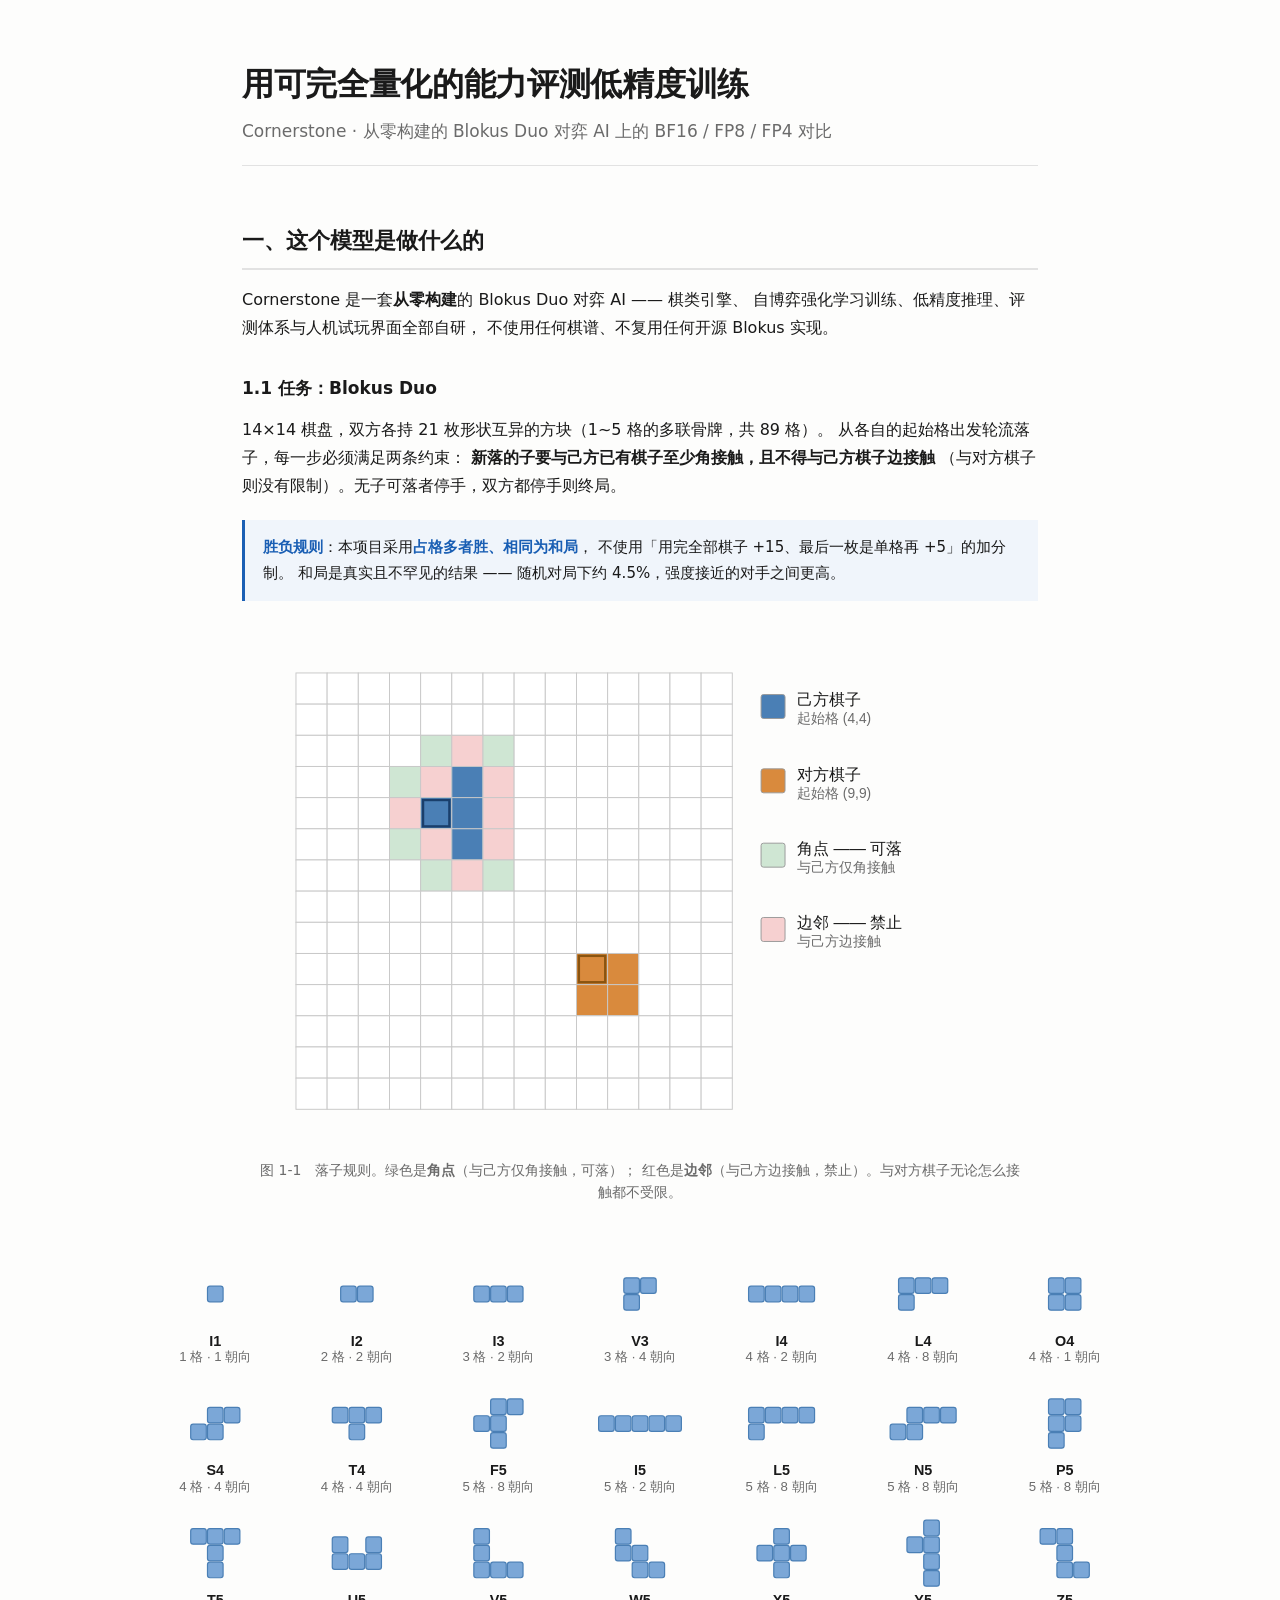
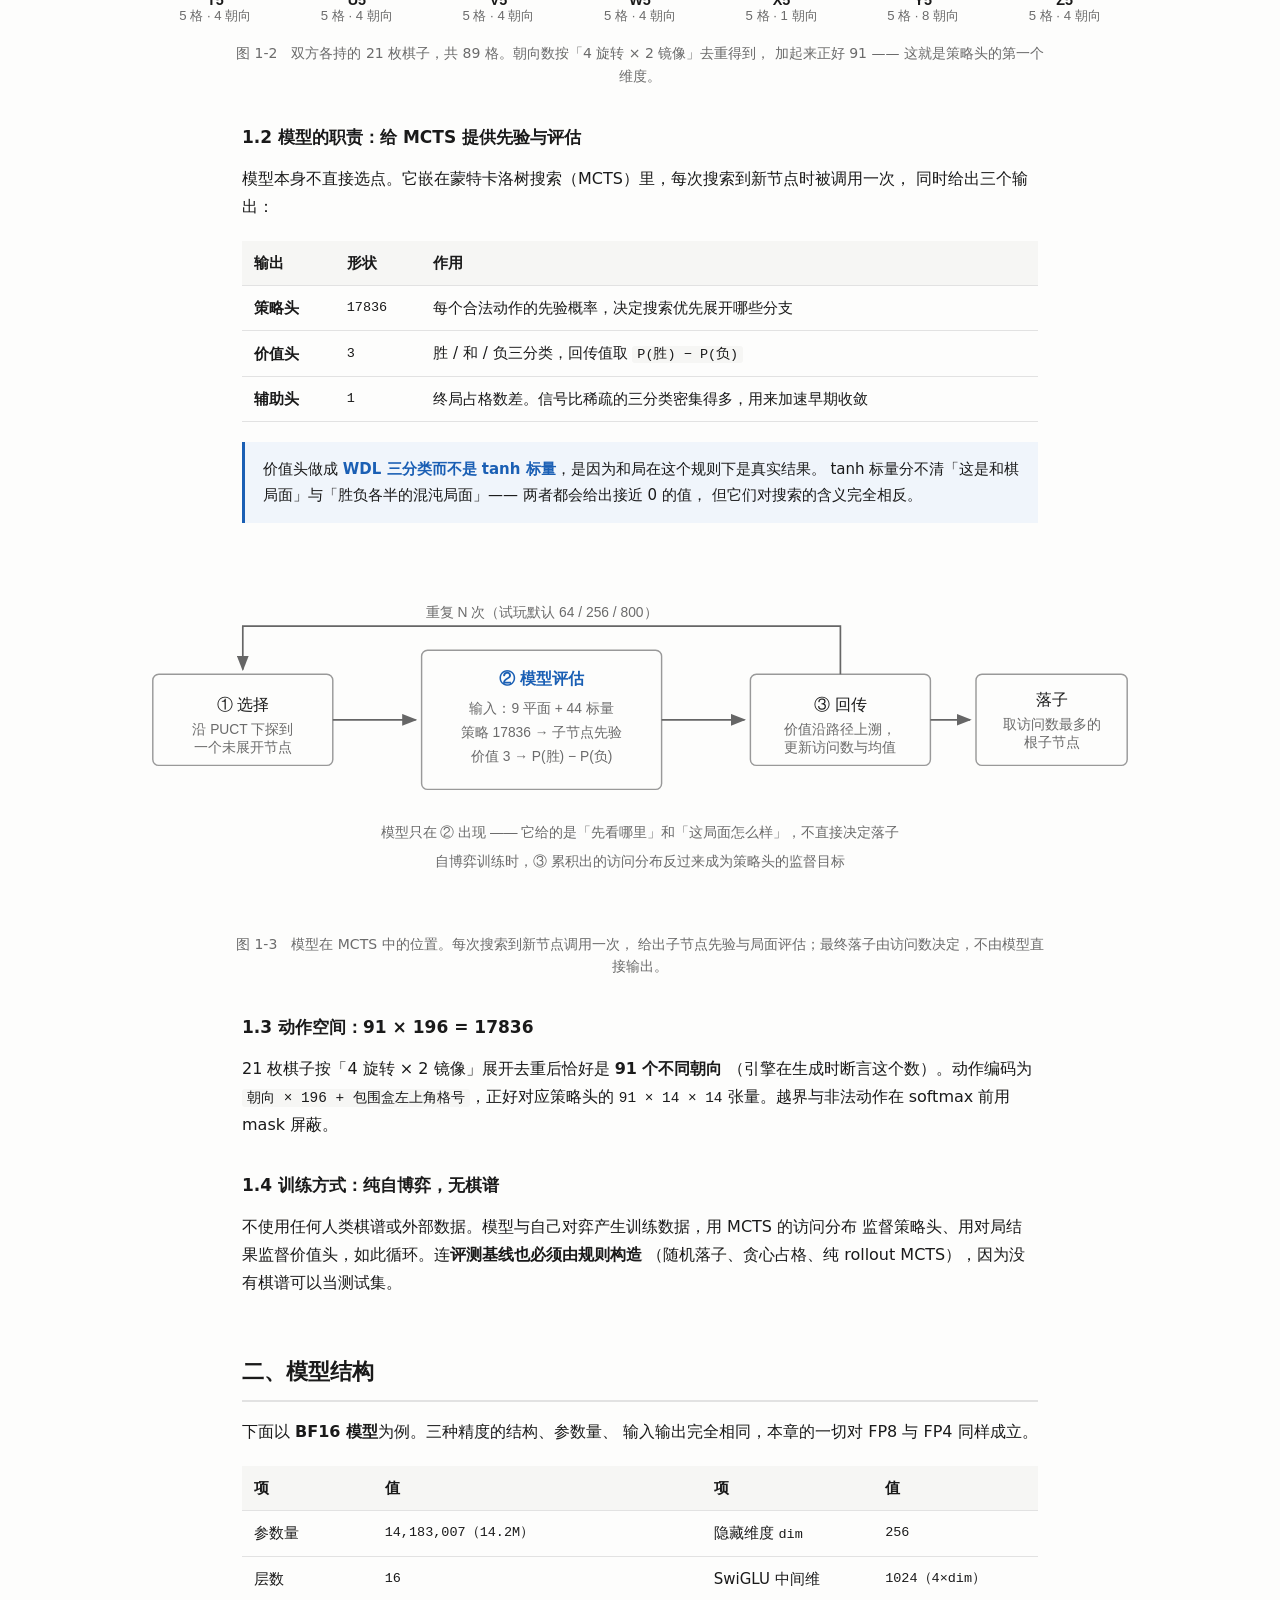
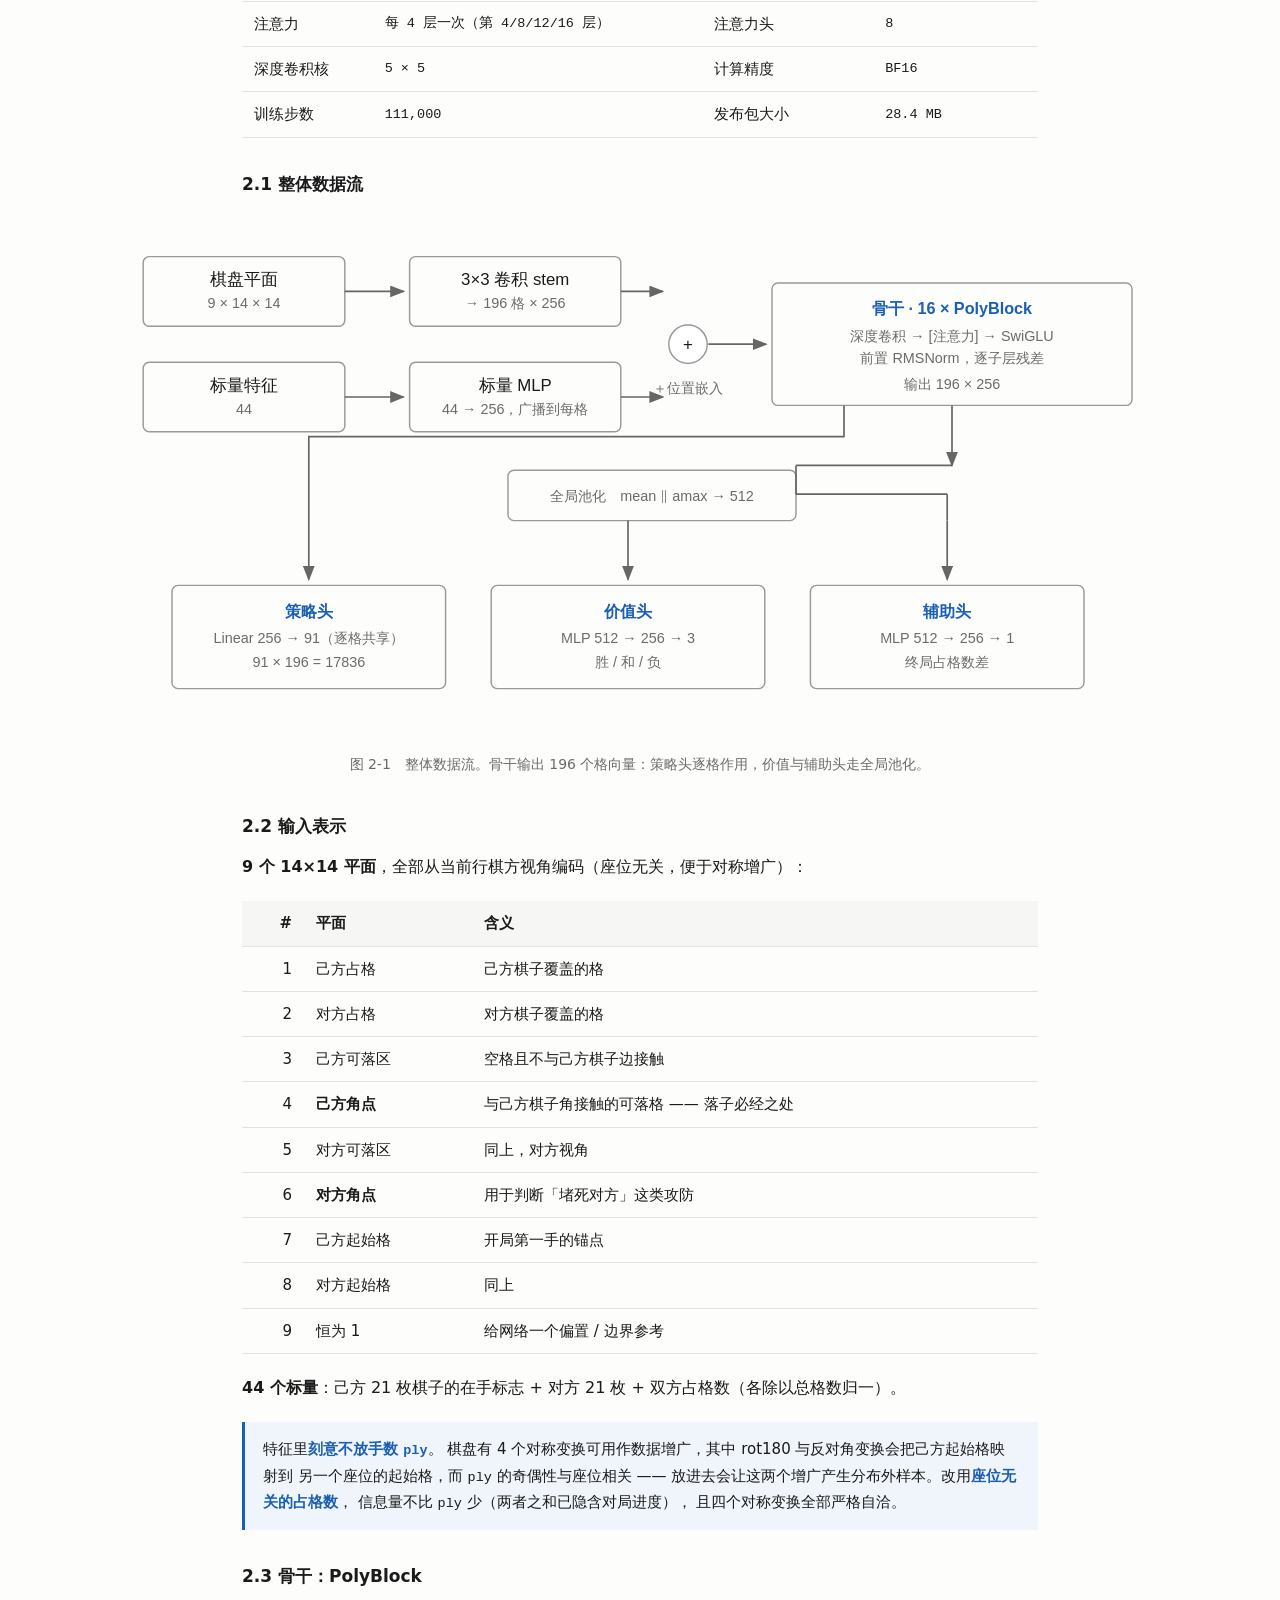
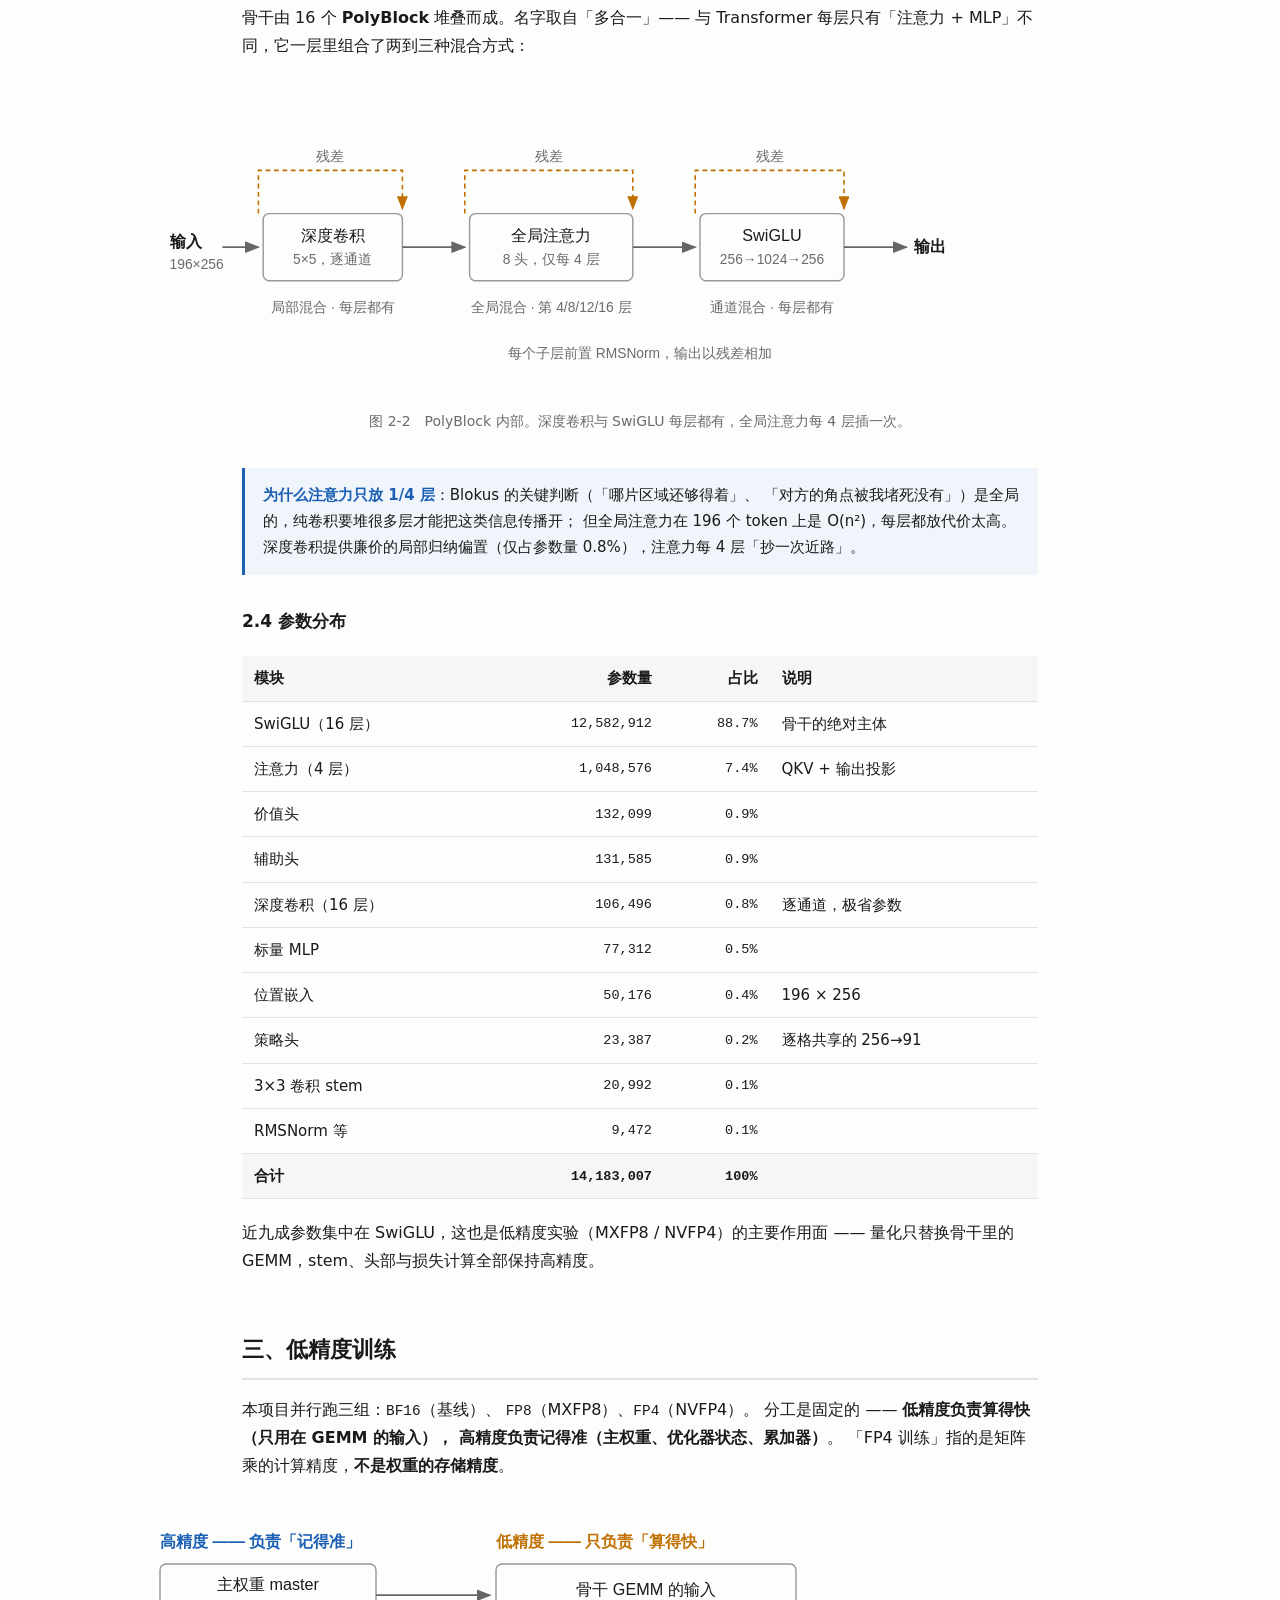
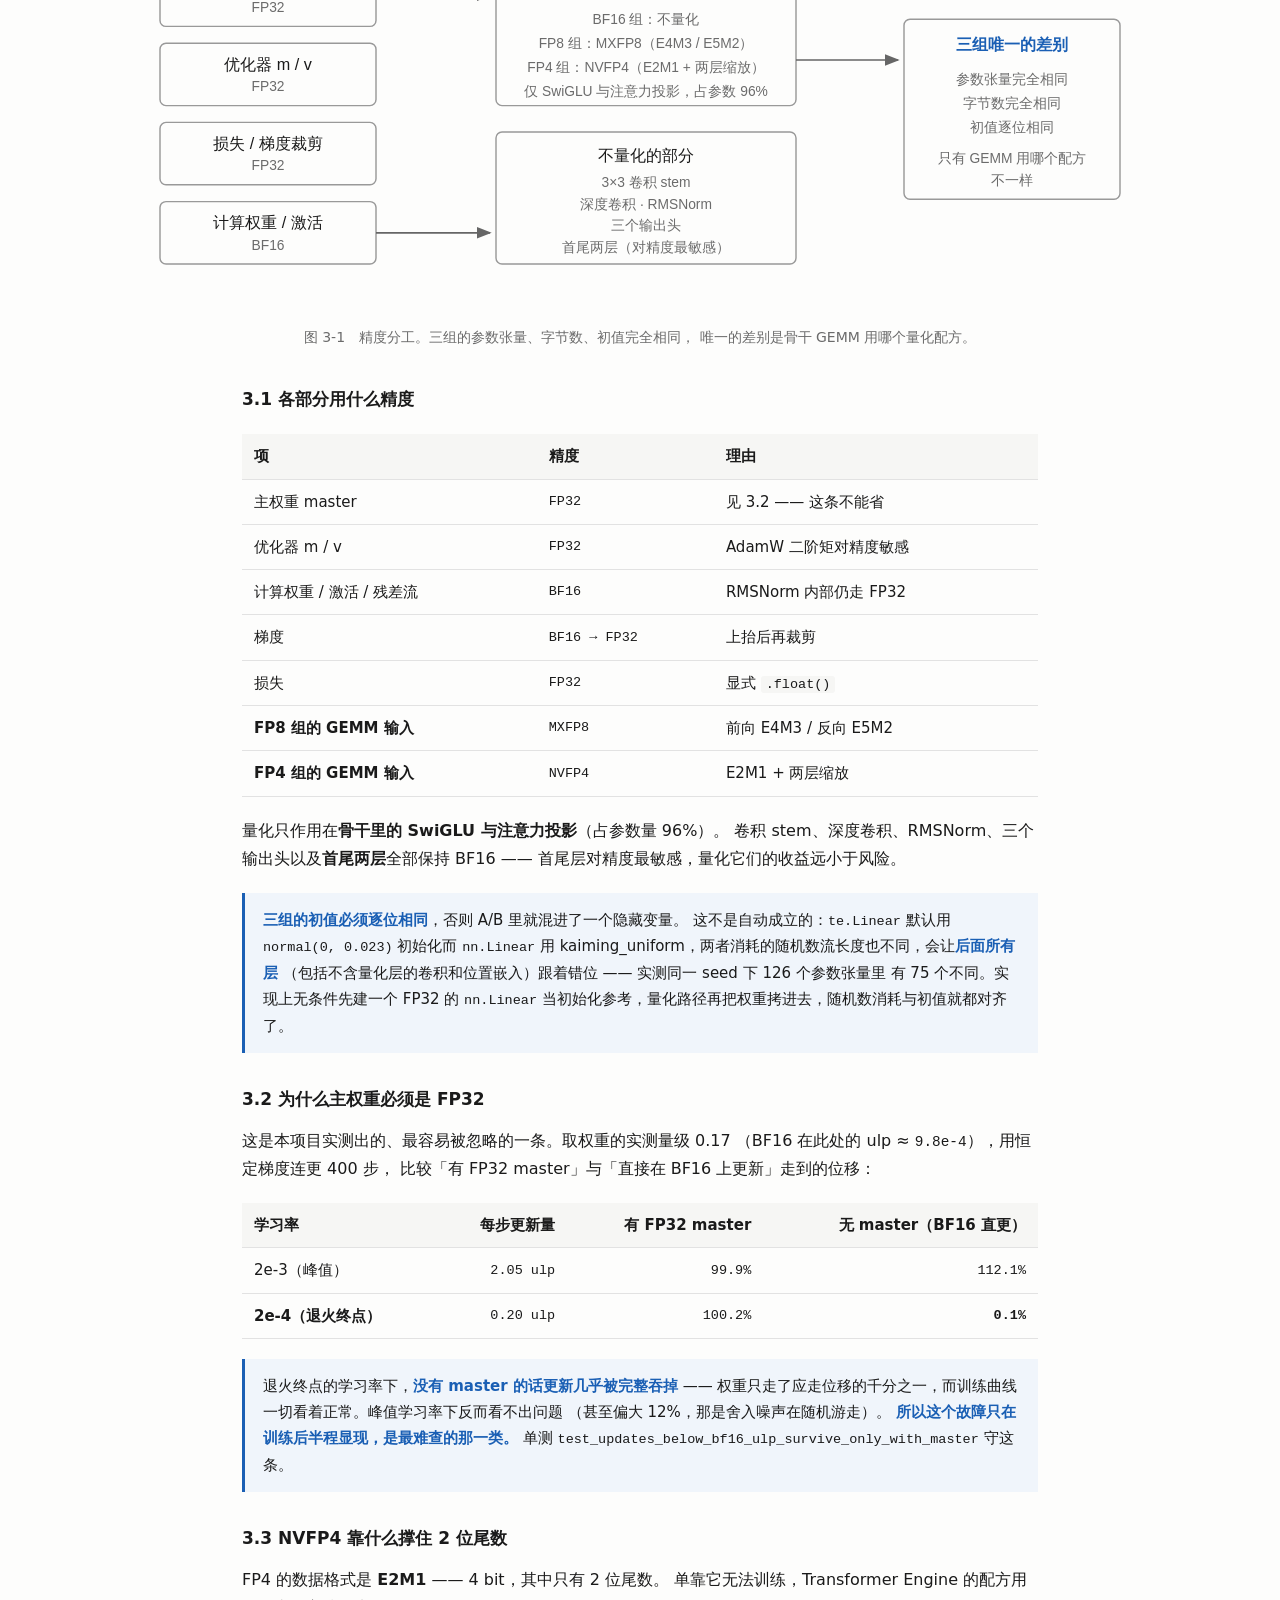
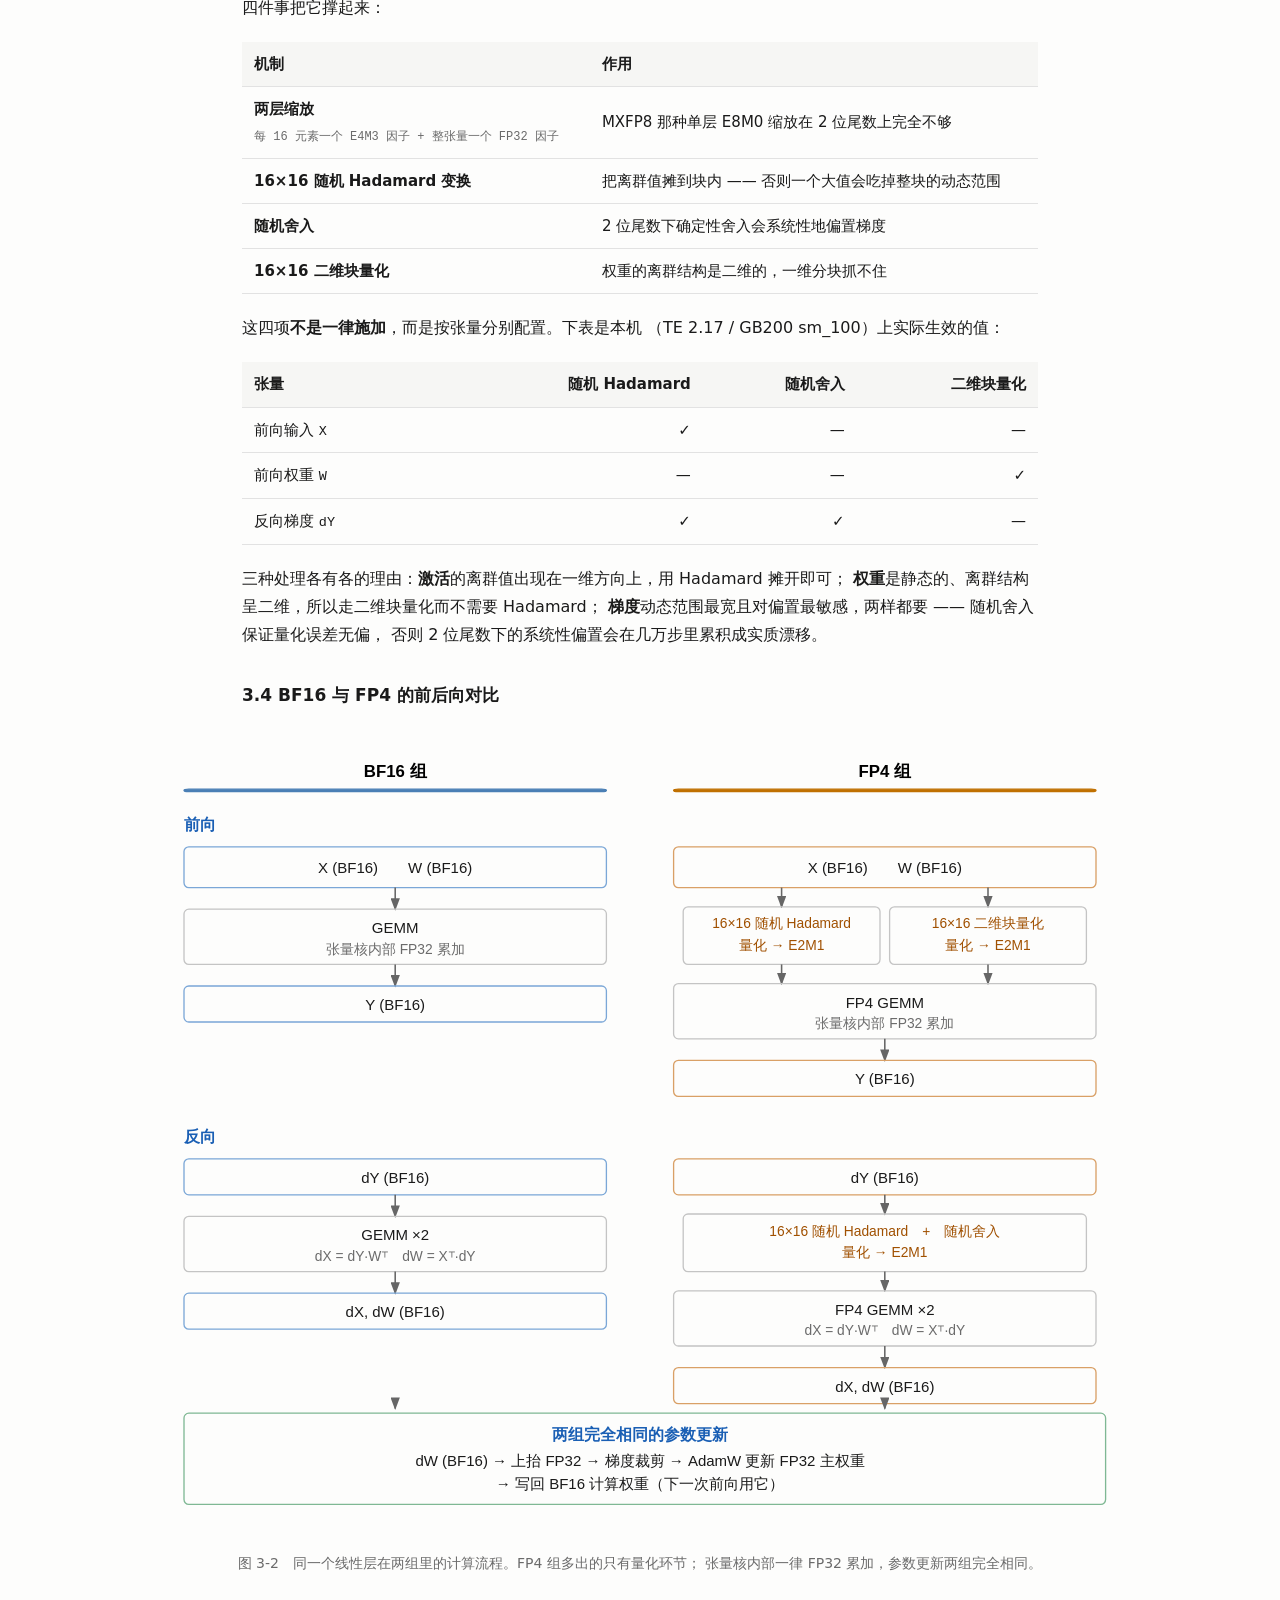
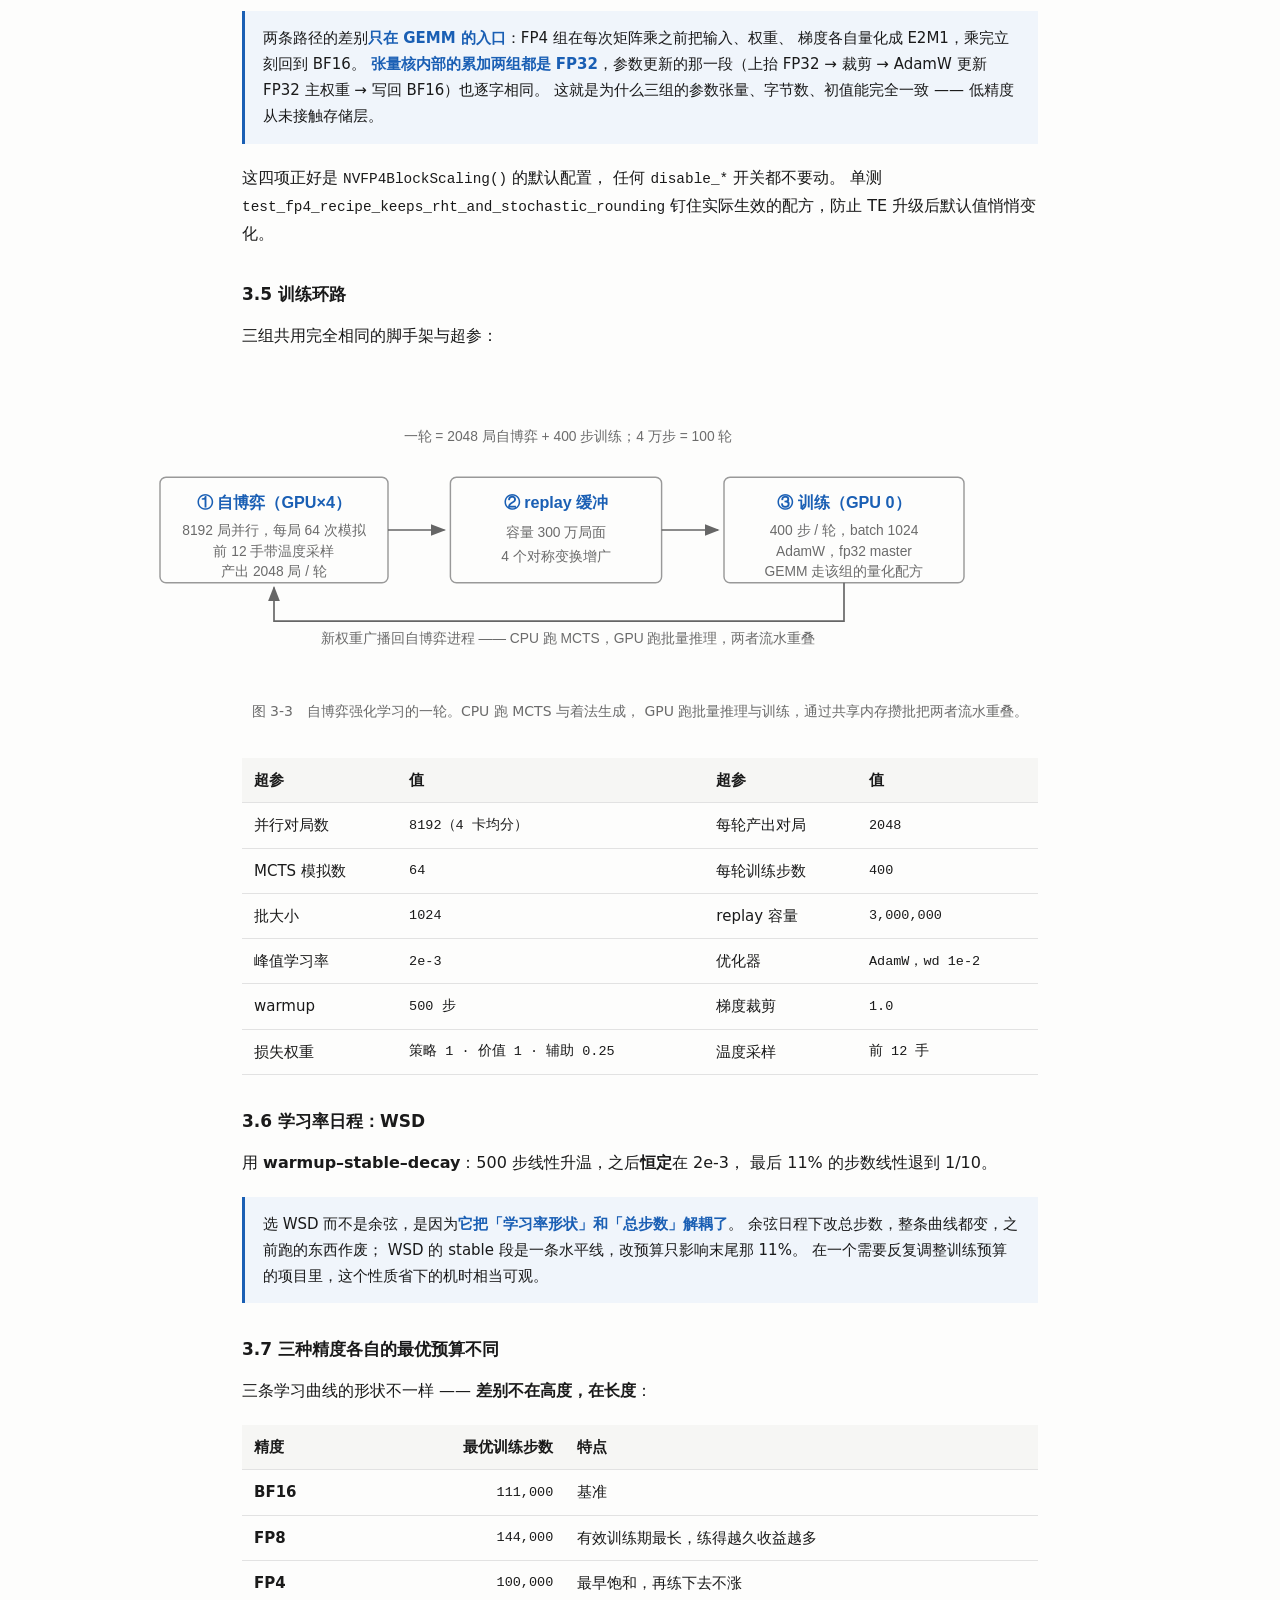
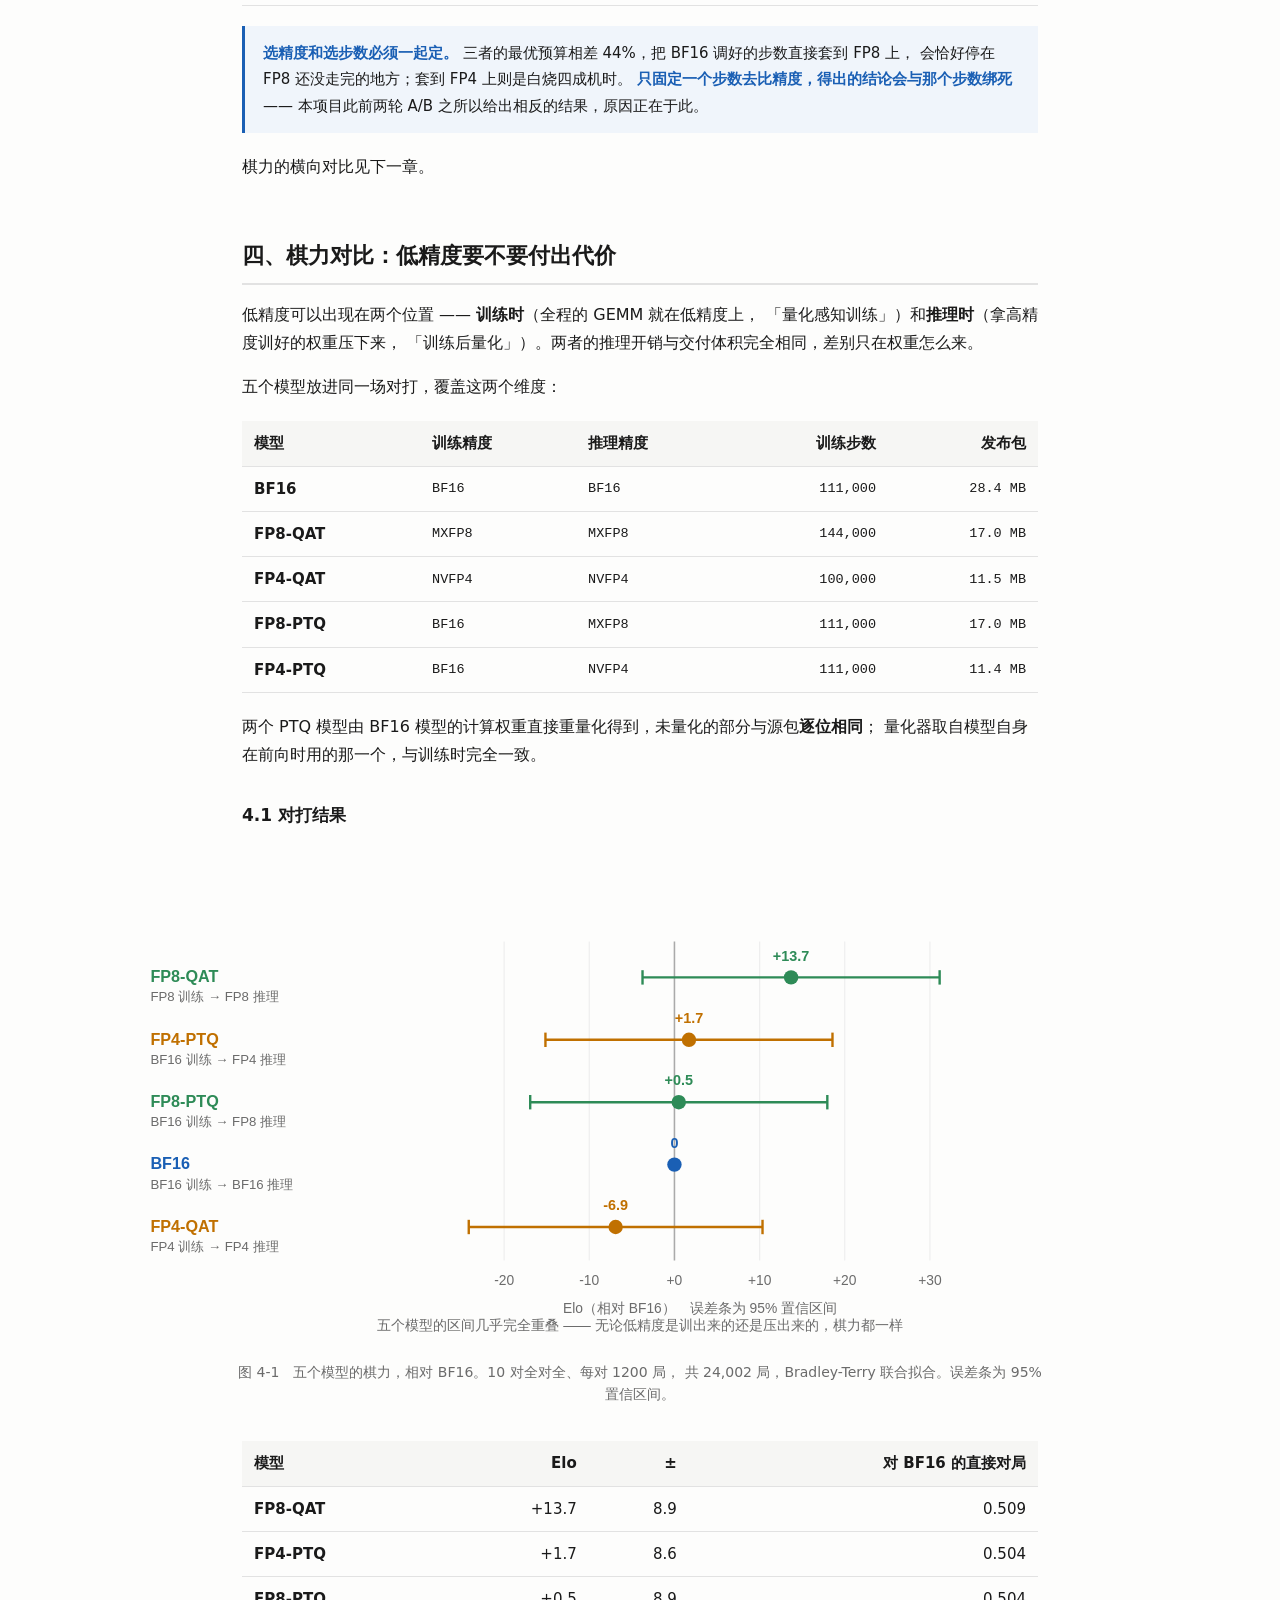
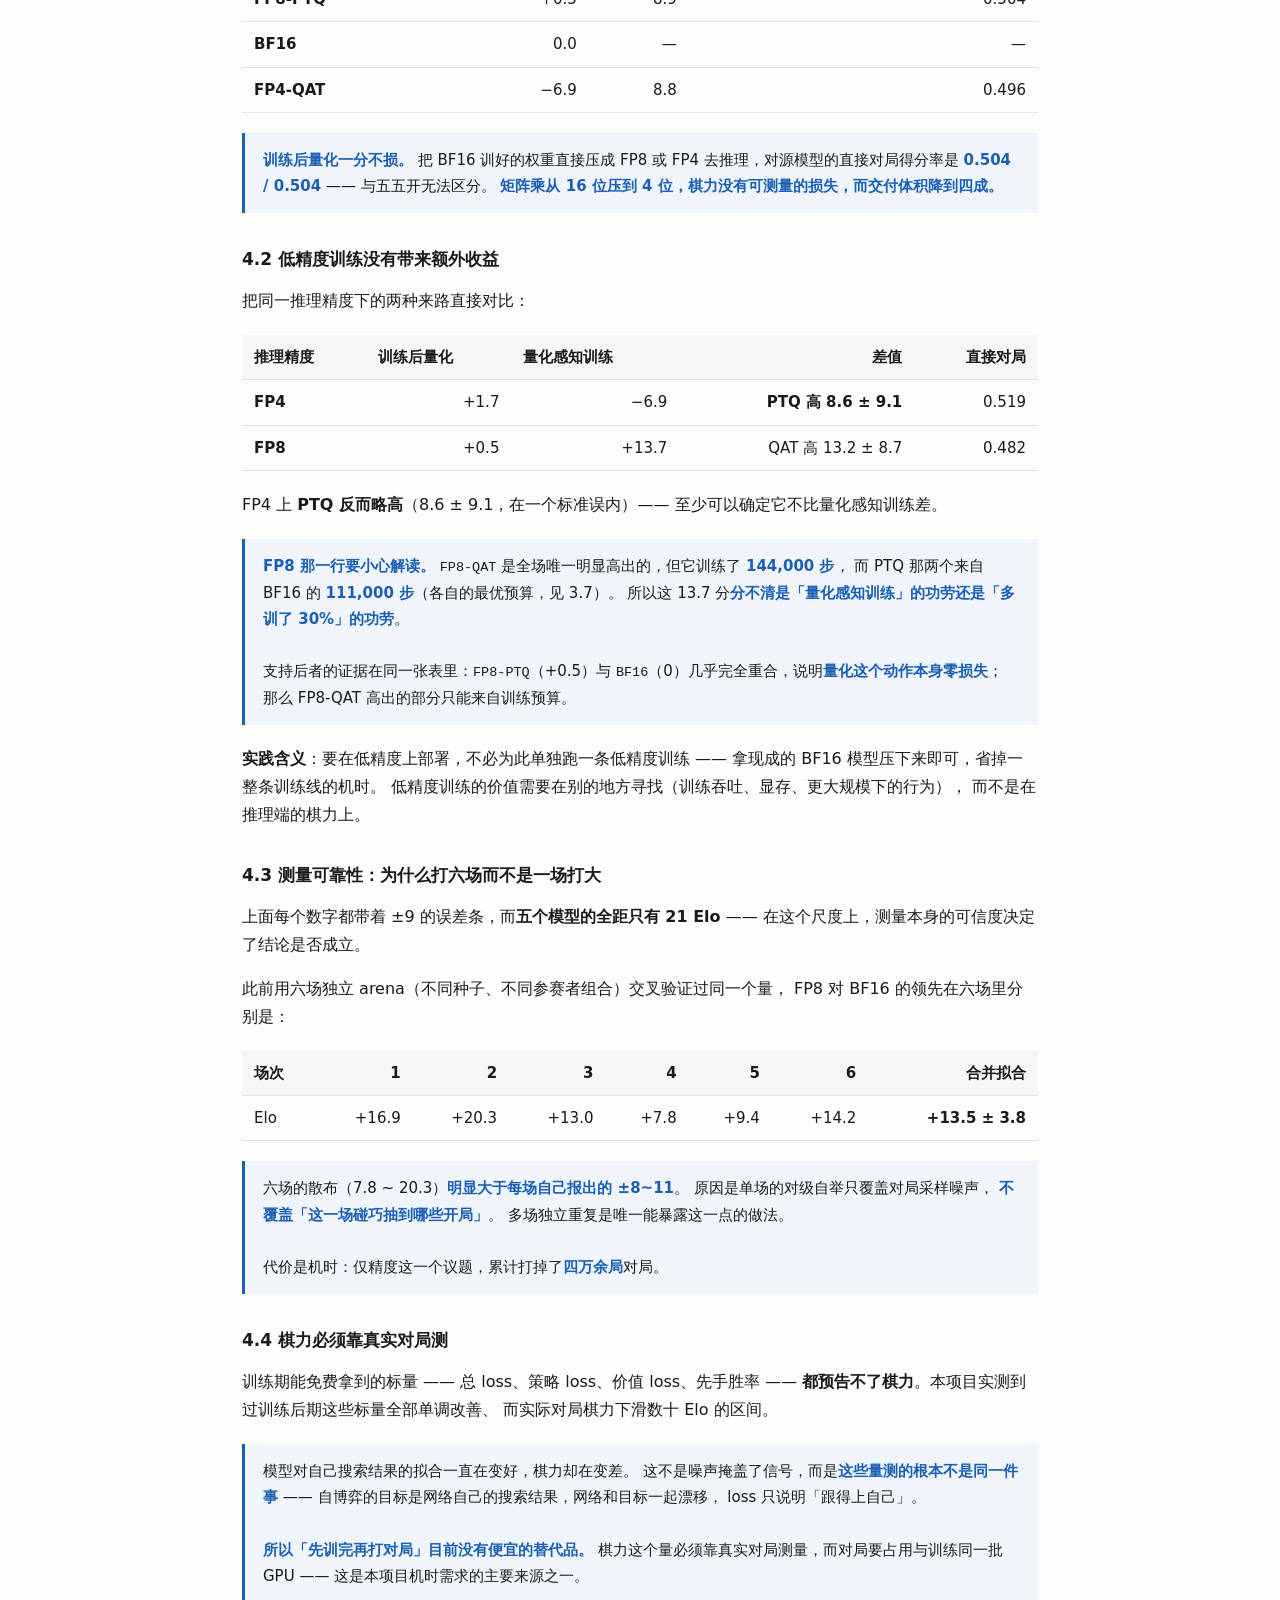
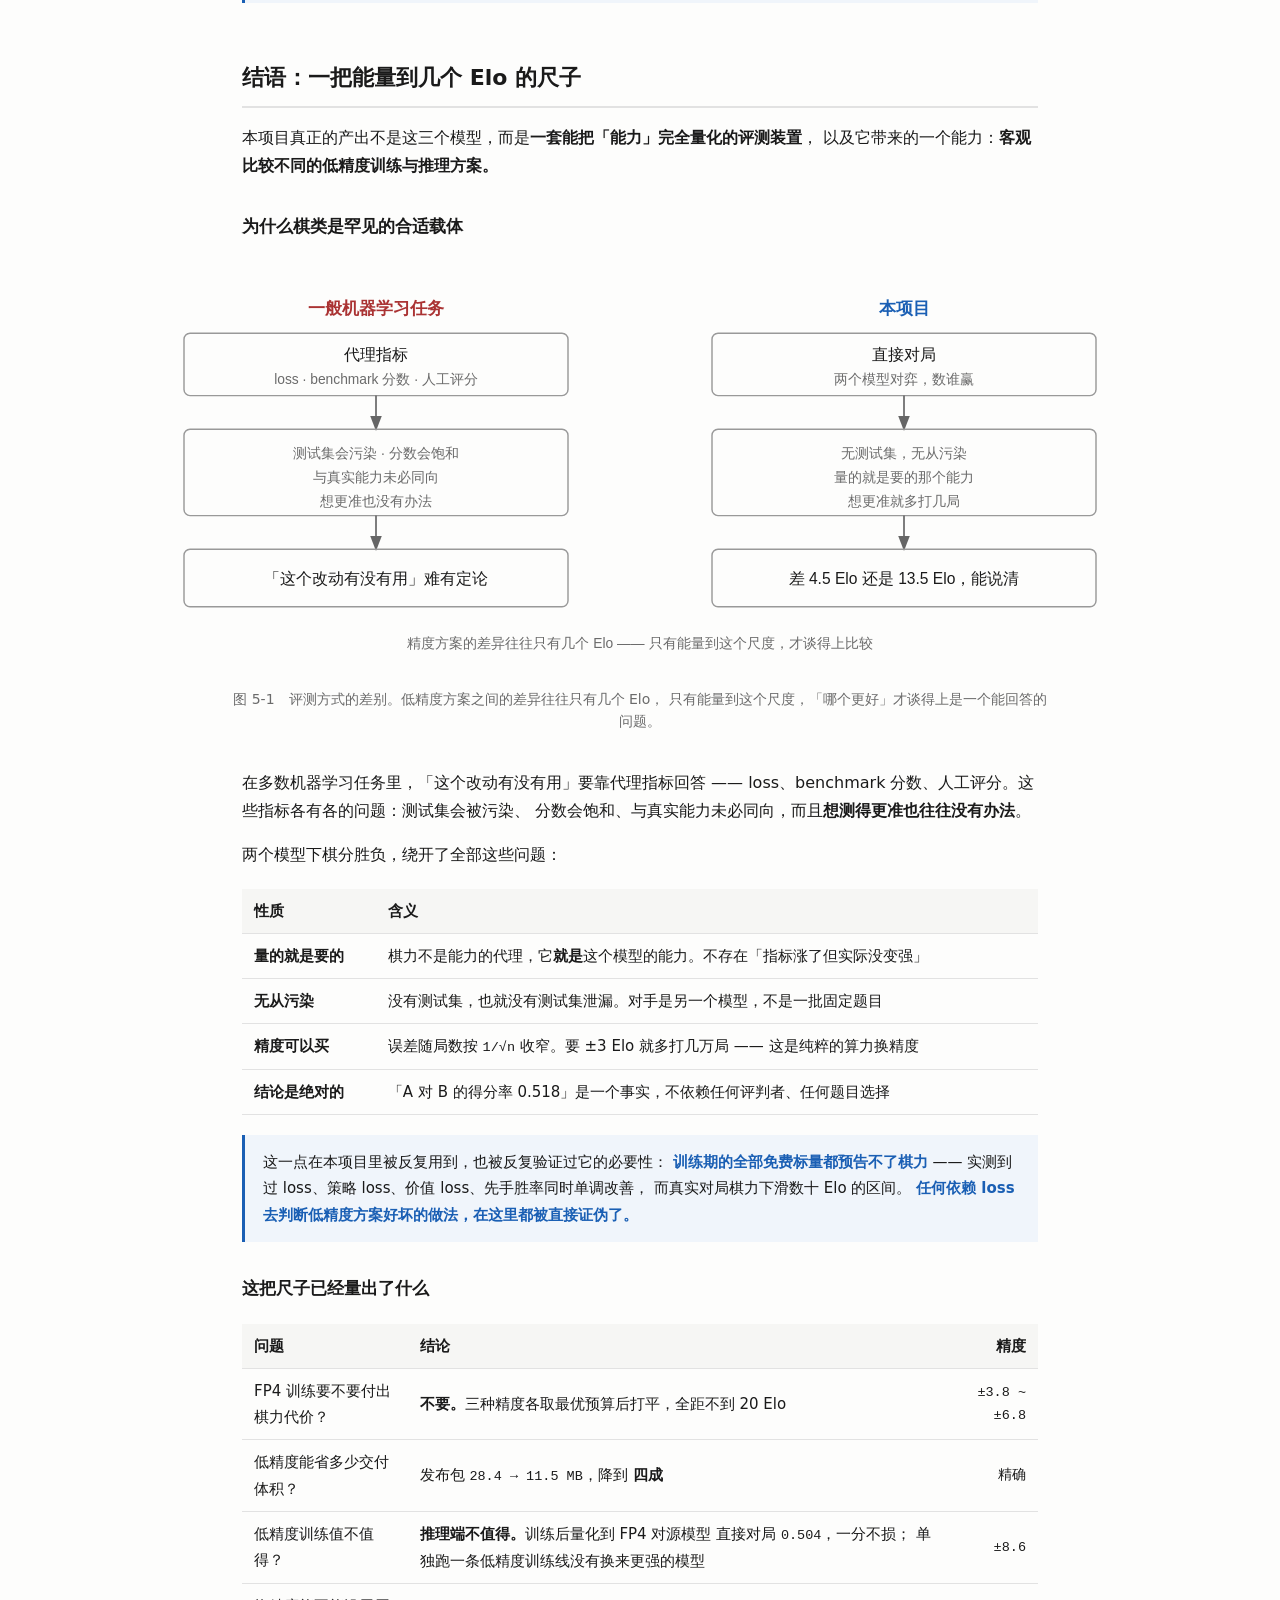
==== reports/index.html @ 49057e48 "训练后量化到 FP4 零损失；技术报告（HTML） 新增 tools/requantize.py：把 BF16 发布包重量化成 FP8/FP4 计算权重。 量化器一律从模型上取而不是自己构造 —— 手" ====
<!DOCTYPE html>
<html lang="zh-CN">
<head>
<meta charset="utf-8">
<meta name="viewport" content="width=device-width, initial-scale=1">
<title>用可完全量化的能力评测低精度训练 · Cornerstone</title>
<style>
  :root {
    --ink: #1a1a1a; --dim: #6b6b6b; --line: #e2e2e2;
    --accent: #1a5fb4; --bg: #fdfdfc; --panel: #f6f6f4;
  }
  * { box-sizing: border-box; }
  body {
    margin: 0; background: var(--bg); color: var(--ink);
    font: 16px/1.75 "Source Han Sans SC", "Noto Sans CJK SC", "PingFang SC",
          "Microsoft YaHei", -apple-system, system-ui, sans-serif;
    -webkit-font-smoothing: antialiased;
  }
  .wrap { max-width: 860px; margin: 0 auto; padding: 64px 32px 120px; }

  h1 { font-size: 32px; line-height: 1.3; margin: 0 0 8px; letter-spacing: -0.01em; }
  .sub {
    color: var(--dim); font-size: 17px; line-height: 1.6;
    margin: 12px 0 44px; padding-bottom: 20px; border-bottom: 1px solid var(--line);
  }
  h2 {
    font-size: 22px; margin: 56px 0 16px; padding-bottom: 8px;
    border-bottom: 2px solid var(--line);
  }
  h3 { font-size: 17px; margin: 32px 0 12px; }
  p { margin: 0 0 16px; }

  table { border-collapse: collapse; width: 100%; margin: 20px 0; font-size: 15px; }
  th, td { padding: 9px 12px; border-bottom: 1px solid var(--line); text-align: left; }
  th { background: var(--panel); font-weight: 600; }
  td.num, th.num { text-align: right; font-variant-numeric: tabular-nums; }

  code, .mono {
    font-family: "JetBrains Mono", "SF Mono", Menlo, Consolas, monospace;
    font-size: 0.9em;
  }
  code { background: var(--panel); padding: 1px 5px; border-radius: 3px; }
  pre {
    background: var(--panel); padding: 16px 18px; border-radius: 6px;
    overflow-x: auto; font-size: 13.5px; line-height: 1.6;
    border-left: 3px solid var(--line);
  }
  pre code { background: none; padding: 0; }

  blockquote {
    margin: 20px 0; padding: 12px 18px; background: var(--panel);
    border-left: 3px solid var(--accent); color: #333;
  }
  /* 配图冲出文本列：正文保持 860px 易读宽度，图放大到 1280px。
     viewBox 840 的图原本按 ~796px 渲染（≈1:1），冲出后整体放大约 1.5 倍，
     图内 11.5px 的小字实际渲染到 ~17px。 */
  figure {
    margin: 36px 0;
    width: min(96vw, 1280px);
    position: relative;
    left: 50%;
    transform: translateX(-50%);
  }
  figure svg { display: block; width: 100%; height: auto; }
  figcaption {
    max-width: 820px; margin: 14px auto 0;
    font-size: 14px; color: var(--dim); text-align: center; line-height: 1.6;
  }
  .key {
    margin: 20px 0; padding: 14px 18px; background: #f0f5fb;
    border-left: 3px solid var(--accent); font-size: 15px;
  }
  .key strong { color: var(--accent); }
  ul { margin: 0 0 16px; padding-left: 22px; }
  li { margin-bottom: 6px; }
  .placeholder {
    margin: 80px 0; padding: 48px; text-align: center;
    border: 2px dashed var(--line); border-radius: 8px; color: var(--dim);
  }
</style>
</head>
<body>
<div class="wrap">

  <h1>用可完全量化的能力评测低精度训练</h1>
  <div class="sub">
    Cornerstone · 从零构建的 Blokus Duo 对弈 AI 上的 BF16 / FP8 / FP4 对比
  </div>

  <h2>一、这个模型是做什么的</h2>

  <p>
  Cornerstone 是一套<strong>从零构建</strong>的 Blokus Duo 对弈 AI —— 棋类引擎、
  自博弈强化学习训练、低精度推理、评测体系与人机试玩界面全部自研，
  不使用任何棋谱、不复用任何开源 Blokus 实现。
  </p>

  <h3>1.1 任务：Blokus Duo</h3>

  <p>
  14×14 棋盘，双方各持 21 枚形状互异的方块（1~5 格的多联骨牌，共 89 格）。
  从各自的起始格出发轮流落子，每一步必须满足两条约束：
  <strong>新落的子要与己方已有棋子至少角接触，且不得与己方棋子边接触</strong>
  （与对方棋子则没有限制）。无子可落者停手，双方都停手则终局。
  </p>

  <div class="key">
  <strong>胜负规则</strong>：本项目采用<strong>占格多者胜、相同为和局</strong>，
  不使用「用完全部棋子 +15、最后一枚是单格再 +5」的加分制。
  和局是真实且不罕见的结果 —— 随机对局下约 4.5%，强度接近的对手之间更高。
  </div>

  <figure style="max-width:min(96vw,760px)">
<svg viewBox="0 0 634 424" xmlns="http://www.w3.org/2000/svg" font-family="sans-serif">
<style>.lg{font-size:13.5px;fill:#1a1a1a}.cap{font-size:11.5px;fill:#6b6b6b}</style>
<rect x="30" y="30" width="26" height="26" fill="#fff" stroke="#c8c8c8" stroke-width="0.8"/>
<rect x="56" y="30" width="26" height="26" fill="#fff" stroke="#c8c8c8" stroke-width="0.8"/>
<rect x="82" y="30" width="26" height="26" fill="#fff" stroke="#c8c8c8" stroke-width="0.8"/>
<rect x="108" y="30" width="26" height="26" fill="#fff" stroke="#c8c8c8" stroke-width="0.8"/>
<rect x="134" y="30" width="26" height="26" fill="#fff" stroke="#c8c8c8" stroke-width="0.8"/>
<rect x="160" y="30" width="26" height="26" fill="#fff" stroke="#c8c8c8" stroke-width="0.8"/>
<rect x="186" y="30" width="26" height="26" fill="#fff" stroke="#c8c8c8" stroke-width="0.8"/>
<rect x="212" y="30" width="26" height="26" fill="#fff" stroke="#c8c8c8" stroke-width="0.8"/>
<rect x="238" y="30" width="26" height="26" fill="#fff" stroke="#c8c8c8" stroke-width="0.8"/>
<rect x="264" y="30" width="26" height="26" fill="#fff" stroke="#c8c8c8" stroke-width="0.8"/>
<rect x="290" y="30" width="26" height="26" fill="#fff" stroke="#c8c8c8" stroke-width="0.8"/>
<rect x="316" y="30" width="26" height="26" fill="#fff" stroke="#c8c8c8" stroke-width="0.8"/>
<rect x="342" y="30" width="26" height="26" fill="#fff" stroke="#c8c8c8" stroke-width="0.8"/>
<rect x="368" y="30" width="26" height="26" fill="#fff" stroke="#c8c8c8" stroke-width="0.8"/>
<rect x="30" y="56" width="26" height="26" fill="#fff" stroke="#c8c8c8" stroke-width="0.8"/>
<rect x="56" y="56" width="26" height="26" fill="#fff" stroke="#c8c8c8" stroke-width="0.8"/>
<rect x="82" y="56" width="26" height="26" fill="#fff" stroke="#c8c8c8" stroke-width="0.8"/>
<rect x="108" y="56" width="26" height="26" fill="#fff" stroke="#c8c8c8" stroke-width="0.8"/>
<rect x="134" y="56" width="26" height="26" fill="#fff" stroke="#c8c8c8" stroke-width="0.8"/>
<rect x="160" y="56" width="26" height="26" fill="#fff" stroke="#c8c8c8" stroke-width="0.8"/>
<rect x="186" y="56" width="26" height="26" fill="#fff" stroke="#c8c8c8" stroke-width="0.8"/>
<rect x="212" y="56" width="26" height="26" fill="#fff" stroke="#c8c8c8" stroke-width="0.8"/>
<rect x="238" y="56" width="26" height="26" fill="#fff" stroke="#c8c8c8" stroke-width="0.8"/>
<rect x="264" y="56" width="26" height="26" fill="#fff" stroke="#c8c8c8" stroke-width="0.8"/>
<rect x="290" y="56" width="26" height="26" fill="#fff" stroke="#c8c8c8" stroke-width="0.8"/>
<rect x="316" y="56" width="26" height="26" fill="#fff" stroke="#c8c8c8" stroke-width="0.8"/>
<rect x="342" y="56" width="26" height="26" fill="#fff" stroke="#c8c8c8" stroke-width="0.8"/>
<rect x="368" y="56" width="26" height="26" fill="#fff" stroke="#c8c8c8" stroke-width="0.8"/>
<rect x="30" y="82" width="26" height="26" fill="#fff" stroke="#c8c8c8" stroke-width="0.8"/>
<rect x="56" y="82" width="26" height="26" fill="#fff" stroke="#c8c8c8" stroke-width="0.8"/>
<rect x="82" y="82" width="26" height="26" fill="#fff" stroke="#c8c8c8" stroke-width="0.8"/>
<rect x="108" y="82" width="26" height="26" fill="#fff" stroke="#c8c8c8" stroke-width="0.8"/>
<rect x="134" y="82" width="26" height="26" fill="#cfe6d3" stroke="#c8c8c8" stroke-width="0.8"/>
<rect x="160" y="82" width="26" height="26" fill="#f6d0d0" stroke="#c8c8c8" stroke-width="0.8"/>
<rect x="186" y="82" width="26" height="26" fill="#cfe6d3" stroke="#c8c8c8" stroke-width="0.8"/>
<rect x="212" y="82" width="26" height="26" fill="#fff" stroke="#c8c8c8" stroke-width="0.8"/>
<rect x="238" y="82" width="26" height="26" fill="#fff" stroke="#c8c8c8" stroke-width="0.8"/>
<rect x="264" y="82" width="26" height="26" fill="#fff" stroke="#c8c8c8" stroke-width="0.8"/>
<rect x="290" y="82" width="26" height="26" fill="#fff" stroke="#c8c8c8" stroke-width="0.8"/>
<rect x="316" y="82" width="26" height="26" fill="#fff" stroke="#c8c8c8" stroke-width="0.8"/>
<rect x="342" y="82" width="26" height="26" fill="#fff" stroke="#c8c8c8" stroke-width="0.8"/>
<rect x="368" y="82" width="26" height="26" fill="#fff" stroke="#c8c8c8" stroke-width="0.8"/>
<rect x="30" y="108" width="26" height="26" fill="#fff" stroke="#c8c8c8" stroke-width="0.8"/>
<rect x="56" y="108" width="26" height="26" fill="#fff" stroke="#c8c8c8" stroke-width="0.8"/>
<rect x="82" y="108" width="26" height="26" fill="#fff" stroke="#c8c8c8" stroke-width="0.8"/>
<rect x="108" y="108" width="26" height="26" fill="#cfe6d3" stroke="#c8c8c8" stroke-width="0.8"/>
<rect x="134" y="108" width="26" height="26" fill="#f6d0d0" stroke="#c8c8c8" stroke-width="0.8"/>
<rect x="160" y="108" width="26" height="26" fill="#4a7fb5" stroke="#c8c8c8" stroke-width="0.8"/>
<rect x="186" y="108" width="26" height="26" fill="#f6d0d0" stroke="#c8c8c8" stroke-width="0.8"/>
<rect x="212" y="108" width="26" height="26" fill="#fff" stroke="#c8c8c8" stroke-width="0.8"/>
<rect x="238" y="108" width="26" height="26" fill="#fff" stroke="#c8c8c8" stroke-width="0.8"/>
<rect x="264" y="108" width="26" height="26" fill="#fff" stroke="#c8c8c8" stroke-width="0.8"/>
<rect x="290" y="108" width="26" height="26" fill="#fff" stroke="#c8c8c8" stroke-width="0.8"/>
<rect x="316" y="108" width="26" height="26" fill="#fff" stroke="#c8c8c8" stroke-width="0.8"/>
<rect x="342" y="108" width="26" height="26" fill="#fff" stroke="#c8c8c8" stroke-width="0.8"/>
<rect x="368" y="108" width="26" height="26" fill="#fff" stroke="#c8c8c8" stroke-width="0.8"/>
<rect x="30" y="134" width="26" height="26" fill="#fff" stroke="#c8c8c8" stroke-width="0.8"/>
<rect x="56" y="134" width="26" height="26" fill="#fff" stroke="#c8c8c8" stroke-width="0.8"/>
<rect x="82" y="134" width="26" height="26" fill="#fff" stroke="#c8c8c8" stroke-width="0.8"/>
<rect x="108" y="134" width="26" height="26" fill="#f6d0d0" stroke="#c8c8c8" stroke-width="0.8"/>
<rect x="134" y="134" width="26" height="26" fill="#4a7fb5" stroke="#c8c8c8" stroke-width="0.8"/>
<rect x="160" y="134" width="26" height="26" fill="#4a7fb5" stroke="#c8c8c8" stroke-width="0.8"/>
<rect x="186" y="134" width="26" height="26" fill="#f6d0d0" stroke="#c8c8c8" stroke-width="0.8"/>
<rect x="212" y="134" width="26" height="26" fill="#fff" stroke="#c8c8c8" stroke-width="0.8"/>
<rect x="238" y="134" width="26" height="26" fill="#fff" stroke="#c8c8c8" stroke-width="0.8"/>
<rect x="264" y="134" width="26" height="26" fill="#fff" stroke="#c8c8c8" stroke-width="0.8"/>
<rect x="290" y="134" width="26" height="26" fill="#fff" stroke="#c8c8c8" stroke-width="0.8"/>
<rect x="316" y="134" width="26" height="26" fill="#fff" stroke="#c8c8c8" stroke-width="0.8"/>
<rect x="342" y="134" width="26" height="26" fill="#fff" stroke="#c8c8c8" stroke-width="0.8"/>
<rect x="368" y="134" width="26" height="26" fill="#fff" stroke="#c8c8c8" stroke-width="0.8"/>
<rect x="30" y="160" width="26" height="26" fill="#fff" stroke="#c8c8c8" stroke-width="0.8"/>
<rect x="56" y="160" width="26" height="26" fill="#fff" stroke="#c8c8c8" stroke-width="0.8"/>
<rect x="82" y="160" width="26" height="26" fill="#fff" stroke="#c8c8c8" stroke-width="0.8"/>
<rect x="108" y="160" width="26" height="26" fill="#cfe6d3" stroke="#c8c8c8" stroke-width="0.8"/>
<rect x="134" y="160" width="26" height="26" fill="#f6d0d0" stroke="#c8c8c8" stroke-width="0.8"/>
<rect x="160" y="160" width="26" height="26" fill="#4a7fb5" stroke="#c8c8c8" stroke-width="0.8"/>
<rect x="186" y="160" width="26" height="26" fill="#f6d0d0" stroke="#c8c8c8" stroke-width="0.8"/>
<rect x="212" y="160" width="26" height="26" fill="#fff" stroke="#c8c8c8" stroke-width="0.8"/>
<rect x="238" y="160" width="26" height="26" fill="#fff" stroke="#c8c8c8" stroke-width="0.8"/>
<rect x="264" y="160" width="26" height="26" fill="#fff" stroke="#c8c8c8" stroke-width="0.8"/>
<rect x="290" y="160" width="26" height="26" fill="#fff" stroke="#c8c8c8" stroke-width="0.8"/>
<rect x="316" y="160" width="26" height="26" fill="#fff" stroke="#c8c8c8" stroke-width="0.8"/>
<rect x="342" y="160" width="26" height="26" fill="#fff" stroke="#c8c8c8" stroke-width="0.8"/>
<rect x="368" y="160" width="26" height="26" fill="#fff" stroke="#c8c8c8" stroke-width="0.8"/>
<rect x="30" y="186" width="26" height="26" fill="#fff" stroke="#c8c8c8" stroke-width="0.8"/>
<rect x="56" y="186" width="26" height="26" fill="#fff" stroke="#c8c8c8" stroke-width="0.8"/>
<rect x="82" y="186" width="26" height="26" fill="#fff" stroke="#c8c8c8" stroke-width="0.8"/>
<rect x="108" y="186" width="26" height="26" fill="#fff" stroke="#c8c8c8" stroke-width="0.8"/>
<rect x="134" y="186" width="26" height="26" fill="#cfe6d3" stroke="#c8c8c8" stroke-width="0.8"/>
<rect x="160" y="186" width="26" height="26" fill="#f6d0d0" stroke="#c8c8c8" stroke-width="0.8"/>
<rect x="186" y="186" width="26" height="26" fill="#cfe6d3" stroke="#c8c8c8" stroke-width="0.8"/>
<rect x="212" y="186" width="26" height="26" fill="#fff" stroke="#c8c8c8" stroke-width="0.8"/>
<rect x="238" y="186" width="26" height="26" fill="#fff" stroke="#c8c8c8" stroke-width="0.8"/>
<rect x="264" y="186" width="26" height="26" fill="#fff" stroke="#c8c8c8" stroke-width="0.8"/>
<rect x="290" y="186" width="26" height="26" fill="#fff" stroke="#c8c8c8" stroke-width="0.8"/>
<rect x="316" y="186" width="26" height="26" fill="#fff" stroke="#c8c8c8" stroke-width="0.8"/>
<rect x="342" y="186" width="26" height="26" fill="#fff" stroke="#c8c8c8" stroke-width="0.8"/>
<rect x="368" y="186" width="26" height="26" fill="#fff" stroke="#c8c8c8" stroke-width="0.8"/>
<rect x="30" y="212" width="26" height="26" fill="#fff" stroke="#c8c8c8" stroke-width="0.8"/>
<rect x="56" y="212" width="26" height="26" fill="#fff" stroke="#c8c8c8" stroke-width="0.8"/>
<rect x="82" y="212" width="26" height="26" fill="#fff" stroke="#c8c8c8" stroke-width="0.8"/>
<rect x="108" y="212" width="26" height="26" fill="#fff" stroke="#c8c8c8" stroke-width="0.8"/>
<rect x="134" y="212" width="26" height="26" fill="#fff" stroke="#c8c8c8" stroke-width="0.8"/>
<rect x="160" y="212" width="26" height="26" fill="#fff" stroke="#c8c8c8" stroke-width="0.8"/>
<rect x="186" y="212" width="26" height="26" fill="#fff" stroke="#c8c8c8" stroke-width="0.8"/>
<rect x="212" y="212" width="26" height="26" fill="#fff" stroke="#c8c8c8" stroke-width="0.8"/>
<rect x="238" y="212" width="26" height="26" fill="#fff" stroke="#c8c8c8" stroke-width="0.8"/>
<rect x="264" y="212" width="26" height="26" fill="#fff" stroke="#c8c8c8" stroke-width="0.8"/>
<rect x="290" y="212" width="26" height="26" fill="#fff" stroke="#c8c8c8" stroke-width="0.8"/>
<rect x="316" y="212" width="26" height="26" fill="#fff" stroke="#c8c8c8" stroke-width="0.8"/>
<rect x="342" y="212" width="26" height="26" fill="#fff" stroke="#c8c8c8" stroke-width="0.8"/>
<rect x="368" y="212" width="26" height="26" fill="#fff" stroke="#c8c8c8" stroke-width="0.8"/>
<rect x="30" y="238" width="26" height="26" fill="#fff" stroke="#c8c8c8" stroke-width="0.8"/>
<rect x="56" y="238" width="26" height="26" fill="#fff" stroke="#c8c8c8" stroke-width="0.8"/>
<rect x="82" y="238" width="26" height="26" fill="#fff" stroke="#c8c8c8" stroke-width="0.8"/>
<rect x="108" y="238" width="26" height="26" fill="#fff" stroke="#c8c8c8" stroke-width="0.8"/>
<rect x="134" y="238" width="26" height="26" fill="#fff" stroke="#c8c8c8" stroke-width="0.8"/>
<rect x="160" y="238" width="26" height="26" fill="#fff" stroke="#c8c8c8" stroke-width="0.8"/>
<rect x="186" y="238" width="26" height="26" fill="#fff" stroke="#c8c8c8" stroke-width="0.8"/>
<rect x="212" y="238" width="26" height="26" fill="#fff" stroke="#c8c8c8" stroke-width="0.8"/>
<rect x="238" y="238" width="26" height="26" fill="#fff" stroke="#c8c8c8" stroke-width="0.8"/>
<rect x="264" y="238" width="26" height="26" fill="#fff" stroke="#c8c8c8" stroke-width="0.8"/>
<rect x="290" y="238" width="26" height="26" fill="#fff" stroke="#c8c8c8" stroke-width="0.8"/>
<rect x="316" y="238" width="26" height="26" fill="#fff" stroke="#c8c8c8" stroke-width="0.8"/>
<rect x="342" y="238" width="26" height="26" fill="#fff" stroke="#c8c8c8" stroke-width="0.8"/>
<rect x="368" y="238" width="26" height="26" fill="#fff" stroke="#c8c8c8" stroke-width="0.8"/>
<rect x="30" y="264" width="26" height="26" fill="#fff" stroke="#c8c8c8" stroke-width="0.8"/>
<rect x="56" y="264" width="26" height="26" fill="#fff" stroke="#c8c8c8" stroke-width="0.8"/>
<rect x="82" y="264" width="26" height="26" fill="#fff" stroke="#c8c8c8" stroke-width="0.8"/>
<rect x="108" y="264" width="26" height="26" fill="#fff" stroke="#c8c8c8" stroke-width="0.8"/>
<rect x="134" y="264" width="26" height="26" fill="#fff" stroke="#c8c8c8" stroke-width="0.8"/>
<rect x="160" y="264" width="26" height="26" fill="#fff" stroke="#c8c8c8" stroke-width="0.8"/>
<rect x="186" y="264" width="26" height="26" fill="#fff" stroke="#c8c8c8" stroke-width="0.8"/>
<rect x="212" y="264" width="26" height="26" fill="#fff" stroke="#c8c8c8" stroke-width="0.8"/>
<rect x="238" y="264" width="26" height="26" fill="#fff" stroke="#c8c8c8" stroke-width="0.8"/>
<rect x="264" y="264" width="26" height="26" fill="#d98a3d" stroke="#c8c8c8" stroke-width="0.8"/>
<rect x="290" y="264" width="26" height="26" fill="#d98a3d" stroke="#c8c8c8" stroke-width="0.8"/>
<rect x="316" y="264" width="26" height="26" fill="#fff" stroke="#c8c8c8" stroke-width="0.8"/>
<rect x="342" y="264" width="26" height="26" fill="#fff" stroke="#c8c8c8" stroke-width="0.8"/>
<rect x="368" y="264" width="26" height="26" fill="#fff" stroke="#c8c8c8" stroke-width="0.8"/>
<rect x="30" y="290" width="26" height="26" fill="#fff" stroke="#c8c8c8" stroke-width="0.8"/>
<rect x="56" y="290" width="26" height="26" fill="#fff" stroke="#c8c8c8" stroke-width="0.8"/>
<rect x="82" y="290" width="26" height="26" fill="#fff" stroke="#c8c8c8" stroke-width="0.8"/>
<rect x="108" y="290" width="26" height="26" fill="#fff" stroke="#c8c8c8" stroke-width="0.8"/>
<rect x="134" y="290" width="26" height="26" fill="#fff" stroke="#c8c8c8" stroke-width="0.8"/>
<rect x="160" y="290" width="26" height="26" fill="#fff" stroke="#c8c8c8" stroke-width="0.8"/>
<rect x="186" y="290" width="26" height="26" fill="#fff" stroke="#c8c8c8" stroke-width="0.8"/>
<rect x="212" y="290" width="26" height="26" fill="#fff" stroke="#c8c8c8" stroke-width="0.8"/>
<rect x="238" y="290" width="26" height="26" fill="#fff" stroke="#c8c8c8" stroke-width="0.8"/>
<rect x="264" y="290" width="26" height="26" fill="#d98a3d" stroke="#c8c8c8" stroke-width="0.8"/>
<rect x="290" y="290" width="26" height="26" fill="#d98a3d" stroke="#c8c8c8" stroke-width="0.8"/>
<rect x="316" y="290" width="26" height="26" fill="#fff" stroke="#c8c8c8" stroke-width="0.8"/>
<rect x="342" y="290" width="26" height="26" fill="#fff" stroke="#c8c8c8" stroke-width="0.8"/>
<rect x="368" y="290" width="26" height="26" fill="#fff" stroke="#c8c8c8" stroke-width="0.8"/>
<rect x="30" y="316" width="26" height="26" fill="#fff" stroke="#c8c8c8" stroke-width="0.8"/>
<rect x="56" y="316" width="26" height="26" fill="#fff" stroke="#c8c8c8" stroke-width="0.8"/>
<rect x="82" y="316" width="26" height="26" fill="#fff" stroke="#c8c8c8" stroke-width="0.8"/>
<rect x="108" y="316" width="26" height="26" fill="#fff" stroke="#c8c8c8" stroke-width="0.8"/>
<rect x="134" y="316" width="26" height="26" fill="#fff" stroke="#c8c8c8" stroke-width="0.8"/>
<rect x="160" y="316" width="26" height="26" fill="#fff" stroke="#c8c8c8" stroke-width="0.8"/>
<rect x="186" y="316" width="26" height="26" fill="#fff" stroke="#c8c8c8" stroke-width="0.8"/>
<rect x="212" y="316" width="26" height="26" fill="#fff" stroke="#c8c8c8" stroke-width="0.8"/>
<rect x="238" y="316" width="26" height="26" fill="#fff" stroke="#c8c8c8" stroke-width="0.8"/>
<rect x="264" y="316" width="26" height="26" fill="#fff" stroke="#c8c8c8" stroke-width="0.8"/>
<rect x="290" y="316" width="26" height="26" fill="#fff" stroke="#c8c8c8" stroke-width="0.8"/>
<rect x="316" y="316" width="26" height="26" fill="#fff" stroke="#c8c8c8" stroke-width="0.8"/>
<rect x="342" y="316" width="26" height="26" fill="#fff" stroke="#c8c8c8" stroke-width="0.8"/>
<rect x="368" y="316" width="26" height="26" fill="#fff" stroke="#c8c8c8" stroke-width="0.8"/>
<rect x="30" y="342" width="26" height="26" fill="#fff" stroke="#c8c8c8" stroke-width="0.8"/>
<rect x="56" y="342" width="26" height="26" fill="#fff" stroke="#c8c8c8" stroke-width="0.8"/>
<rect x="82" y="342" width="26" height="26" fill="#fff" stroke="#c8c8c8" stroke-width="0.8"/>
<rect x="108" y="342" width="26" height="26" fill="#fff" stroke="#c8c8c8" stroke-width="0.8"/>
<rect x="134" y="342" width="26" height="26" fill="#fff" stroke="#c8c8c8" stroke-width="0.8"/>
<rect x="160" y="342" width="26" height="26" fill="#fff" stroke="#c8c8c8" stroke-width="0.8"/>
<rect x="186" y="342" width="26" height="26" fill="#fff" stroke="#c8c8c8" stroke-width="0.8"/>
<rect x="212" y="342" width="26" height="26" fill="#fff" stroke="#c8c8c8" stroke-width="0.8"/>
<rect x="238" y="342" width="26" height="26" fill="#fff" stroke="#c8c8c8" stroke-width="0.8"/>
<rect x="264" y="342" width="26" height="26" fill="#fff" stroke="#c8c8c8" stroke-width="0.8"/>
<rect x="290" y="342" width="26" height="26" fill="#fff" stroke="#c8c8c8" stroke-width="0.8"/>
<rect x="316" y="342" width="26" height="26" fill="#fff" stroke="#c8c8c8" stroke-width="0.8"/>
<rect x="342" y="342" width="26" height="26" fill="#fff" stroke="#c8c8c8" stroke-width="0.8"/>
<rect x="368" y="342" width="26" height="26" fill="#fff" stroke="#c8c8c8" stroke-width="0.8"/>
<rect x="30" y="368" width="26" height="26" fill="#fff" stroke="#c8c8c8" stroke-width="0.8"/>
<rect x="56" y="368" width="26" height="26" fill="#fff" stroke="#c8c8c8" stroke-width="0.8"/>
<rect x="82" y="368" width="26" height="26" fill="#fff" stroke="#c8c8c8" stroke-width="0.8"/>
<rect x="108" y="368" width="26" height="26" fill="#fff" stroke="#c8c8c8" stroke-width="0.8"/>
<rect x="134" y="368" width="26" height="26" fill="#fff" stroke="#c8c8c8" stroke-width="0.8"/>
<rect x="160" y="368" width="26" height="26" fill="#fff" stroke="#c8c8c8" stroke-width="0.8"/>
<rect x="186" y="368" width="26" height="26" fill="#fff" stroke="#c8c8c8" stroke-width="0.8"/>
<rect x="212" y="368" width="26" height="26" fill="#fff" stroke="#c8c8c8" stroke-width="0.8"/>
<rect x="238" y="368" width="26" height="26" fill="#fff" stroke="#c8c8c8" stroke-width="0.8"/>
<rect x="264" y="368" width="26" height="26" fill="#fff" stroke="#c8c8c8" stroke-width="0.8"/>
<rect x="290" y="368" width="26" height="26" fill="#fff" stroke="#c8c8c8" stroke-width="0.8"/>
<rect x="316" y="368" width="26" height="26" fill="#fff" stroke="#c8c8c8" stroke-width="0.8"/>
<rect x="342" y="368" width="26" height="26" fill="#fff" stroke="#c8c8c8" stroke-width="0.8"/>
<rect x="368" y="368" width="26" height="26" fill="#fff" stroke="#c8c8c8" stroke-width="0.8"/>
<rect x="136" y="136" width="22" height="22" fill="none" stroke="#1a3f6b" stroke-width="2"/>
<rect x="266" y="266" width="22" height="22" fill="none" stroke="#8a5410" stroke-width="2"/>
<rect x="418" y="48" width="20" height="20" rx="2" fill="#4a7fb5" stroke="#999" stroke-width="0.8"/>
<text class="lg" x="448" y="57">己方棋子</text>
<text class="cap" x="448" y="72">起始格 (4,4)</text>
<rect x="418" y="110" width="20" height="20" rx="2" fill="#d98a3d" stroke="#999" stroke-width="0.8"/>
<text class="lg" x="448" y="119">对方棋子</text>
<text class="cap" x="448" y="134">起始格 (9,9)</text>
<rect x="418" y="172" width="20" height="20" rx="2" fill="#cfe6d3" stroke="#999" stroke-width="0.8"/>
<text class="lg" x="448" y="181">角点 —— 可落</text>
<text class="cap" x="448" y="196">与己方仅角接触</text>
<rect x="418" y="234" width="20" height="20" rx="2" fill="#f6d0d0" stroke="#999" stroke-width="0.8"/>
<text class="lg" x="448" y="243">边邻 —— 禁止</text>
<text class="cap" x="448" y="258">与己方边接触</text>
</svg>
<figcaption>图 1-1　落子规则。绿色是<strong>角点</strong>（与己方仅角接触，可落）；
红色是<strong>边邻</strong>（与己方边接触，禁止）。与对方棋子无论怎么接触都不受限。</figcaption>
</figure>

<figure style="max-width:min(96vw,991px)">
<svg viewBox="0 0 826 324" xmlns="http://www.w3.org/2000/svg" font-family="sans-serif">
<style>.pn{font-size:12px;fill:#1a1a1a;font-weight:600}.po{font-size:11px;fill:#6b6b6b}</style>
<rect x="52.5" y="38.5" width="13" height="13" rx="2" fill="#7ba7d7" stroke="#4a7fb5" stroke-width="1"/>
<text class="pn" x="59.0" y="88" text-anchor="middle">I1</text>
<text class="po" x="59.0" y="101" text-anchor="middle">1 格 · 1 朝向</text>
<rect x="163.5" y="38.5" width="13" height="13" rx="2" fill="#7ba7d7" stroke="#4a7fb5" stroke-width="1"/>
<rect x="177.5" y="38.5" width="13" height="13" rx="2" fill="#7ba7d7" stroke="#4a7fb5" stroke-width="1"/>
<text class="pn" x="177.0" y="88" text-anchor="middle">I2</text>
<text class="po" x="177.0" y="101" text-anchor="middle">2 格 · 2 朝向</text>
<rect x="274.5" y="38.5" width="13" height="13" rx="2" fill="#7ba7d7" stroke="#4a7fb5" stroke-width="1"/>
<rect x="288.5" y="38.5" width="13" height="13" rx="2" fill="#7ba7d7" stroke="#4a7fb5" stroke-width="1"/>
<rect x="302.5" y="38.5" width="13" height="13" rx="2" fill="#7ba7d7" stroke="#4a7fb5" stroke-width="1"/>
<text class="pn" x="295.0" y="88" text-anchor="middle">I3</text>
<text class="po" x="295.0" y="101" text-anchor="middle">3 格 · 2 朝向</text>
<rect x="399.5" y="31.5" width="13" height="13" rx="2" fill="#7ba7d7" stroke="#4a7fb5" stroke-width="1"/>
<rect x="413.5" y="31.5" width="13" height="13" rx="2" fill="#7ba7d7" stroke="#4a7fb5" stroke-width="1"/>
<rect x="399.5" y="45.5" width="13" height="13" rx="2" fill="#7ba7d7" stroke="#4a7fb5" stroke-width="1"/>
<text class="pn" x="413.0" y="88" text-anchor="middle">V3</text>
<text class="po" x="413.0" y="101" text-anchor="middle">3 格 · 4 朝向</text>
<rect x="503.5" y="38.5" width="13" height="13" rx="2" fill="#7ba7d7" stroke="#4a7fb5" stroke-width="1"/>
<rect x="517.5" y="38.5" width="13" height="13" rx="2" fill="#7ba7d7" stroke="#4a7fb5" stroke-width="1"/>
<rect x="531.5" y="38.5" width="13" height="13" rx="2" fill="#7ba7d7" stroke="#4a7fb5" stroke-width="1"/>
<rect x="545.5" y="38.5" width="13" height="13" rx="2" fill="#7ba7d7" stroke="#4a7fb5" stroke-width="1"/>
<text class="pn" x="531.0" y="88" text-anchor="middle">I4</text>
<text class="po" x="531.0" y="101" text-anchor="middle">4 格 · 2 朝向</text>
<rect x="628.5" y="31.5" width="13" height="13" rx="2" fill="#7ba7d7" stroke="#4a7fb5" stroke-width="1"/>
<rect x="642.5" y="31.5" width="13" height="13" rx="2" fill="#7ba7d7" stroke="#4a7fb5" stroke-width="1"/>
<rect x="656.5" y="31.5" width="13" height="13" rx="2" fill="#7ba7d7" stroke="#4a7fb5" stroke-width="1"/>
<rect x="628.5" y="45.5" width="13" height="13" rx="2" fill="#7ba7d7" stroke="#4a7fb5" stroke-width="1"/>
<text class="pn" x="649.0" y="88" text-anchor="middle">L4</text>
<text class="po" x="649.0" y="101" text-anchor="middle">4 格 · 8 朝向</text>
<rect x="753.5" y="31.5" width="13" height="13" rx="2" fill="#7ba7d7" stroke="#4a7fb5" stroke-width="1"/>
<rect x="767.5" y="31.5" width="13" height="13" rx="2" fill="#7ba7d7" stroke="#4a7fb5" stroke-width="1"/>
<rect x="753.5" y="45.5" width="13" height="13" rx="2" fill="#7ba7d7" stroke="#4a7fb5" stroke-width="1"/>
<rect x="767.5" y="45.5" width="13" height="13" rx="2" fill="#7ba7d7" stroke="#4a7fb5" stroke-width="1"/>
<text class="pn" x="767.0" y="88" text-anchor="middle">O4</text>
<text class="po" x="767.0" y="101" text-anchor="middle">4 格 · 1 朝向</text>
<rect x="52.5" y="139.5" width="13" height="13" rx="2" fill="#7ba7d7" stroke="#4a7fb5" stroke-width="1"/>
<rect x="66.5" y="139.5" width="13" height="13" rx="2" fill="#7ba7d7" stroke="#4a7fb5" stroke-width="1"/>
<rect x="38.5" y="153.5" width="13" height="13" rx="2" fill="#7ba7d7" stroke="#4a7fb5" stroke-width="1"/>
<rect x="52.5" y="153.5" width="13" height="13" rx="2" fill="#7ba7d7" stroke="#4a7fb5" stroke-width="1"/>
<text class="pn" x="59.0" y="196" text-anchor="middle">S4</text>
<text class="po" x="59.0" y="209" text-anchor="middle">4 格 · 4 朝向</text>
<rect x="156.5" y="139.5" width="13" height="13" rx="2" fill="#7ba7d7" stroke="#4a7fb5" stroke-width="1"/>
<rect x="170.5" y="139.5" width="13" height="13" rx="2" fill="#7ba7d7" stroke="#4a7fb5" stroke-width="1"/>
<rect x="184.5" y="139.5" width="13" height="13" rx="2" fill="#7ba7d7" stroke="#4a7fb5" stroke-width="1"/>
<rect x="170.5" y="153.5" width="13" height="13" rx="2" fill="#7ba7d7" stroke="#4a7fb5" stroke-width="1"/>
<text class="pn" x="177.0" y="196" text-anchor="middle">T4</text>
<text class="po" x="177.0" y="209" text-anchor="middle">4 格 · 4 朝向</text>
<rect x="288.5" y="132.5" width="13" height="13" rx="2" fill="#7ba7d7" stroke="#4a7fb5" stroke-width="1"/>
<rect x="302.5" y="132.5" width="13" height="13" rx="2" fill="#7ba7d7" stroke="#4a7fb5" stroke-width="1"/>
<rect x="274.5" y="146.5" width="13" height="13" rx="2" fill="#7ba7d7" stroke="#4a7fb5" stroke-width="1"/>
<rect x="288.5" y="146.5" width="13" height="13" rx="2" fill="#7ba7d7" stroke="#4a7fb5" stroke-width="1"/>
<rect x="288.5" y="160.5" width="13" height="13" rx="2" fill="#7ba7d7" stroke="#4a7fb5" stroke-width="1"/>
<text class="pn" x="295.0" y="196" text-anchor="middle">F5</text>
<text class="po" x="295.0" y="209" text-anchor="middle">5 格 · 8 朝向</text>
<rect x="378.5" y="146.5" width="13" height="13" rx="2" fill="#7ba7d7" stroke="#4a7fb5" stroke-width="1"/>
<rect x="392.5" y="146.5" width="13" height="13" rx="2" fill="#7ba7d7" stroke="#4a7fb5" stroke-width="1"/>
<rect x="406.5" y="146.5" width="13" height="13" rx="2" fill="#7ba7d7" stroke="#4a7fb5" stroke-width="1"/>
<rect x="420.5" y="146.5" width="13" height="13" rx="2" fill="#7ba7d7" stroke="#4a7fb5" stroke-width="1"/>
<rect x="434.5" y="146.5" width="13" height="13" rx="2" fill="#7ba7d7" stroke="#4a7fb5" stroke-width="1"/>
<text class="pn" x="413.0" y="196" text-anchor="middle">I5</text>
<text class="po" x="413.0" y="209" text-anchor="middle">5 格 · 2 朝向</text>
<rect x="503.5" y="139.5" width="13" height="13" rx="2" fill="#7ba7d7" stroke="#4a7fb5" stroke-width="1"/>
<rect x="517.5" y="139.5" width="13" height="13" rx="2" fill="#7ba7d7" stroke="#4a7fb5" stroke-width="1"/>
<rect x="531.5" y="139.5" width="13" height="13" rx="2" fill="#7ba7d7" stroke="#4a7fb5" stroke-width="1"/>
<rect x="545.5" y="139.5" width="13" height="13" rx="2" fill="#7ba7d7" stroke="#4a7fb5" stroke-width="1"/>
<rect x="503.5" y="153.5" width="13" height="13" rx="2" fill="#7ba7d7" stroke="#4a7fb5" stroke-width="1"/>
<text class="pn" x="531.0" y="196" text-anchor="middle">L5</text>
<text class="po" x="531.0" y="209" text-anchor="middle">5 格 · 8 朝向</text>
<rect x="635.5" y="139.5" width="13" height="13" rx="2" fill="#7ba7d7" stroke="#4a7fb5" stroke-width="1"/>
<rect x="649.5" y="139.5" width="13" height="13" rx="2" fill="#7ba7d7" stroke="#4a7fb5" stroke-width="1"/>
<rect x="663.5" y="139.5" width="13" height="13" rx="2" fill="#7ba7d7" stroke="#4a7fb5" stroke-width="1"/>
<rect x="621.5" y="153.5" width="13" height="13" rx="2" fill="#7ba7d7" stroke="#4a7fb5" stroke-width="1"/>
<rect x="635.5" y="153.5" width="13" height="13" rx="2" fill="#7ba7d7" stroke="#4a7fb5" stroke-width="1"/>
<text class="pn" x="649.0" y="196" text-anchor="middle">N5</text>
<text class="po" x="649.0" y="209" text-anchor="middle">5 格 · 8 朝向</text>
<rect x="753.5" y="132.5" width="13" height="13" rx="2" fill="#7ba7d7" stroke="#4a7fb5" stroke-width="1"/>
<rect x="767.5" y="132.5" width="13" height="13" rx="2" fill="#7ba7d7" stroke="#4a7fb5" stroke-width="1"/>
<rect x="753.5" y="146.5" width="13" height="13" rx="2" fill="#7ba7d7" stroke="#4a7fb5" stroke-width="1"/>
<rect x="767.5" y="146.5" width="13" height="13" rx="2" fill="#7ba7d7" stroke="#4a7fb5" stroke-width="1"/>
<rect x="753.5" y="160.5" width="13" height="13" rx="2" fill="#7ba7d7" stroke="#4a7fb5" stroke-width="1"/>
<text class="pn" x="767.0" y="196" text-anchor="middle">P5</text>
<text class="po" x="767.0" y="209" text-anchor="middle">5 格 · 8 朝向</text>
<rect x="38.5" y="240.5" width="13" height="13" rx="2" fill="#7ba7d7" stroke="#4a7fb5" stroke-width="1"/>
<rect x="52.5" y="240.5" width="13" height="13" rx="2" fill="#7ba7d7" stroke="#4a7fb5" stroke-width="1"/>
<rect x="66.5" y="240.5" width="13" height="13" rx="2" fill="#7ba7d7" stroke="#4a7fb5" stroke-width="1"/>
<rect x="52.5" y="254.5" width="13" height="13" rx="2" fill="#7ba7d7" stroke="#4a7fb5" stroke-width="1"/>
<rect x="52.5" y="268.5" width="13" height="13" rx="2" fill="#7ba7d7" stroke="#4a7fb5" stroke-width="1"/>
<text class="pn" x="59.0" y="304" text-anchor="middle">T5</text>
<text class="po" x="59.0" y="317" text-anchor="middle">5 格 · 4 朝向</text>
<rect x="156.5" y="247.5" width="13" height="13" rx="2" fill="#7ba7d7" stroke="#4a7fb5" stroke-width="1"/>
<rect x="184.5" y="247.5" width="13" height="13" rx="2" fill="#7ba7d7" stroke="#4a7fb5" stroke-width="1"/>
<rect x="156.5" y="261.5" width="13" height="13" rx="2" fill="#7ba7d7" stroke="#4a7fb5" stroke-width="1"/>
<rect x="170.5" y="261.5" width="13" height="13" rx="2" fill="#7ba7d7" stroke="#4a7fb5" stroke-width="1"/>
<rect x="184.5" y="261.5" width="13" height="13" rx="2" fill="#7ba7d7" stroke="#4a7fb5" stroke-width="1"/>
<text class="pn" x="177.0" y="304" text-anchor="middle">U5</text>
<text class="po" x="177.0" y="317" text-anchor="middle">5 格 · 4 朝向</text>
<rect x="274.5" y="240.5" width="13" height="13" rx="2" fill="#7ba7d7" stroke="#4a7fb5" stroke-width="1"/>
<rect x="274.5" y="254.5" width="13" height="13" rx="2" fill="#7ba7d7" stroke="#4a7fb5" stroke-width="1"/>
<rect x="274.5" y="268.5" width="13" height="13" rx="2" fill="#7ba7d7" stroke="#4a7fb5" stroke-width="1"/>
<rect x="288.5" y="268.5" width="13" height="13" rx="2" fill="#7ba7d7" stroke="#4a7fb5" stroke-width="1"/>
<rect x="302.5" y="268.5" width="13" height="13" rx="2" fill="#7ba7d7" stroke="#4a7fb5" stroke-width="1"/>
<text class="pn" x="295.0" y="304" text-anchor="middle">V5</text>
<text class="po" x="295.0" y="317" text-anchor="middle">5 格 · 4 朝向</text>
<rect x="392.5" y="240.5" width="13" height="13" rx="2" fill="#7ba7d7" stroke="#4a7fb5" stroke-width="1"/>
<rect x="392.5" y="254.5" width="13" height="13" rx="2" fill="#7ba7d7" stroke="#4a7fb5" stroke-width="1"/>
<rect x="406.5" y="254.5" width="13" height="13" rx="2" fill="#7ba7d7" stroke="#4a7fb5" stroke-width="1"/>
<rect x="406.5" y="268.5" width="13" height="13" rx="2" fill="#7ba7d7" stroke="#4a7fb5" stroke-width="1"/>
<rect x="420.5" y="268.5" width="13" height="13" rx="2" fill="#7ba7d7" stroke="#4a7fb5" stroke-width="1"/>
<text class="pn" x="413.0" y="304" text-anchor="middle">W5</text>
<text class="po" x="413.0" y="317" text-anchor="middle">5 格 · 4 朝向</text>
<rect x="524.5" y="240.5" width="13" height="13" rx="2" fill="#7ba7d7" stroke="#4a7fb5" stroke-width="1"/>
<rect x="510.5" y="254.5" width="13" height="13" rx="2" fill="#7ba7d7" stroke="#4a7fb5" stroke-width="1"/>
<rect x="524.5" y="254.5" width="13" height="13" rx="2" fill="#7ba7d7" stroke="#4a7fb5" stroke-width="1"/>
<rect x="538.5" y="254.5" width="13" height="13" rx="2" fill="#7ba7d7" stroke="#4a7fb5" stroke-width="1"/>
<rect x="524.5" y="268.5" width="13" height="13" rx="2" fill="#7ba7d7" stroke="#4a7fb5" stroke-width="1"/>
<text class="pn" x="531.0" y="304" text-anchor="middle">X5</text>
<text class="po" x="531.0" y="317" text-anchor="middle">5 格 · 1 朝向</text>
<rect x="649.5" y="233.5" width="13" height="13" rx="2" fill="#7ba7d7" stroke="#4a7fb5" stroke-width="1"/>
<rect x="635.5" y="247.5" width="13" height="13" rx="2" fill="#7ba7d7" stroke="#4a7fb5" stroke-width="1"/>
<rect x="649.5" y="247.5" width="13" height="13" rx="2" fill="#7ba7d7" stroke="#4a7fb5" stroke-width="1"/>
<rect x="649.5" y="261.5" width="13" height="13" rx="2" fill="#7ba7d7" stroke="#4a7fb5" stroke-width="1"/>
<rect x="649.5" y="275.5" width="13" height="13" rx="2" fill="#7ba7d7" stroke="#4a7fb5" stroke-width="1"/>
<text class="pn" x="649.0" y="304" text-anchor="middle">Y5</text>
<text class="po" x="649.0" y="317" text-anchor="middle">5 格 · 8 朝向</text>
<rect x="746.5" y="240.5" width="13" height="13" rx="2" fill="#7ba7d7" stroke="#4a7fb5" stroke-width="1"/>
<rect x="760.5" y="240.5" width="13" height="13" rx="2" fill="#7ba7d7" stroke="#4a7fb5" stroke-width="1"/>
<rect x="760.5" y="254.5" width="13" height="13" rx="2" fill="#7ba7d7" stroke="#4a7fb5" stroke-width="1"/>
<rect x="760.5" y="268.5" width="13" height="13" rx="2" fill="#7ba7d7" stroke="#4a7fb5" stroke-width="1"/>
<rect x="774.5" y="268.5" width="13" height="13" rx="2" fill="#7ba7d7" stroke="#4a7fb5" stroke-width="1"/>
<text class="pn" x="767.0" y="304" text-anchor="middle">Z5</text>
<text class="po" x="767.0" y="317" text-anchor="middle">5 格 · 4 朝向</text>
</svg>
<figcaption>图 1-2　双方各持的 21 枚棋子，共 89 格。朝向数按「4 旋转 × 2 镜像」去重得到，
加起来正好 91 —— 这就是策略头的第一个维度。</figcaption>
</figure>

<h3>1.2 模型的职责：给 MCTS 提供先验与评估</h3>

  <p>
  模型本身不直接选点。它嵌在蒙特卡洛树搜索（MCTS）里，每次搜索到新节点时被调用一次，
  同时给出三个输出：
  </p>

  <table>
  <tr><th>输出</th><th>形状</th><th>作用</th></tr>
  <tr><td><strong>策略头</strong></td><td class="mono">17836</td>
      <td>每个合法动作的先验概率，决定搜索优先展开哪些分支</td></tr>
  <tr><td><strong>价值头</strong></td><td class="mono">3</td>
      <td>胜 / 和 / 负三分类，回传值取 <code>P(胜) − P(负)</code></td></tr>
  <tr><td><strong>辅助头</strong></td><td class="mono">1</td>
      <td>终局占格数差。信号比稀疏的三分类密集得多，用来加速早期收敛</td></tr>
  </table>

  <div class="key">
  价值头做成 <strong>WDL 三分类而不是 tanh 标量</strong>，是因为和局在这个规则下是真实结果。
  tanh 标量分不清「这是和棋局面」与「胜负各半的混沌局面」—— 两者都会给出接近 0 的值，
  但它们对搜索的含义完全相反。
  </div>

  <figure style="max-width:min(96vw,1008px)">
<svg viewBox="0 0 840 300" xmlns="http://www.w3.org/2000/svg" font-family="sans-serif">
<defs>
  <marker id="am" markerWidth="9" markerHeight="7" refX="8" refY="3.5" orient="auto">
    <polygon points="0 0, 9 3.5, 0 7" fill="#666"/>
  </marker>
</defs>
<style>
  .bm { stroke:#999; stroke-width:1.2; rx:5; }
  .tm { font-size:13.5px; fill:#1a1a1a; }
  .sm2{ font-size:11.5px; fill:#6b6b6b; }
  .lm { stroke:#666; stroke-width:1.4; marker-end:url(#am); fill:none; }
  .hd { font-size:13.5px; font-weight:600; fill:#1a5fb4; }
</style>

<rect stroke="#c4c4c4" x="14" y="96" width="150" height="76" class="bm" fill="none"/>
<text class="tm" x="89" y="126" text-anchor="middle">① 选择</text>
<text class="sm2" x="89" y="146" text-anchor="middle">沿 PUCT 下探到</text>
<text class="sm2" x="89" y="161" text-anchor="middle">一个未展开节点</text>

<rect stroke="#d9a066" x="238" y="76" width="200" height="116" class="bm" fill="none"/>
<text class="hd" x="338" y="104" text-anchor="middle">② 模型评估</text>
<text class="sm2" x="338" y="128" text-anchor="middle">输入：9 平面 + 44 标量</text>
<text class="sm2" x="338" y="148" text-anchor="middle">策略 17836 → 子节点先验</text>
<text class="sm2" x="338" y="168" text-anchor="middle">价值 3 → P(胜) − P(负)</text>

<rect stroke="#c4c4c4" x="512" y="96" width="150" height="76" class="bm" fill="none"/>
<text class="tm" x="587" y="126" text-anchor="middle">③ 回传</text>
<text class="sm2" x="587" y="146" text-anchor="middle">价值沿路径上溯，</text>
<text class="sm2" x="587" y="161" text-anchor="middle">更新访问数与均值</text>

<rect stroke="#7fb894" x="700" y="96" width="126" height="76" class="bm" fill="none"/>
<text class="tm" x="763" y="122" text-anchor="middle">落子</text>
<text class="sm2" x="763" y="142" text-anchor="middle">取访问数最多的</text>
<text class="sm2" x="763" y="157" text-anchor="middle">根子节点</text>

<path class="lm" d="M164 134 H233"/>
<path class="lm" d="M438 134 H507"/>
<path class="lm" d="M662 134 H695"/>
<path class="lm" d="M587 96 V56 H89 V92"/>
<text class="sm2" x="338" y="48" text-anchor="middle">重复 N 次（试玩默认 64 / 256 / 800）</text>

<text class="sm2" x="420" y="232" text-anchor="middle">
  模型只在 ② 出现 —— 它给的是「先看哪里」和「这局面怎么样」，不直接决定落子
</text>
<text class="sm2" x="420" y="256" text-anchor="middle">
  自博弈训练时，③ 累积出的访问分布反过来成为策略头的监督目标
</text>
</svg>
<figcaption>图 1-3　模型在 MCTS 中的位置。每次搜索到新节点调用一次，
给出子节点先验与局面评估；最终落子由访问数决定，不由模型直接输出。</figcaption>
</figure>

<h3>1.3 动作空间：91 × 196 = 17836</h3>

  <p>
  21 枚棋子按「4 旋转 × 2 镜像」展开去重后恰好是 <strong>91 个不同朝向</strong>
  （引擎在生成时断言这个数）。动作编码为
  <code>朝向 × 196 + 包围盒左上角格号</code>，正好对应策略头的
  <span class="mono">91 × 14 × 14</span> 张量。越界与非法动作在 softmax 前用 mask 屏蔽。
  </p>

  <h3>1.4 训练方式：纯自博弈，无棋谱</h3>

  <p>
  不使用任何人类棋谱或外部数据。模型与自己对弈产生训练数据，用 MCTS 的访问分布
  监督策略头、用对局结果监督价值头，如此循环。连<strong>评测基线也必须由规则构造</strong>
  （随机落子、贪心占格、纯 rollout MCTS），因为没有棋谱可以当测试集。
  </p>


  <h2>二、模型结构</h2>

  <p>
  下面以 <strong>BF16 模型</strong>为例。三种精度的结构、参数量、
  输入输出完全相同，本章的一切对 FP8 与 FP4 同样成立。
  </p>

  <table>
  <tr><th>项</th><th>值</th><th>项</th><th>值</th></tr>
  <tr><td>参数量</td><td class="mono">14,183,007（14.2M）</td>
      <td>隐藏维度 <span class="mono">dim</span></td><td class="mono">256</td></tr>
  <tr><td>层数</td><td class="mono">16</td>
      <td>SwiGLU 中间维</td><td class="mono">1024（4×dim）</td></tr>
  <tr><td>注意力</td><td class="mono">每 4 层一次（第 4/8/12/16 层）</td>
      <td>注意力头</td><td class="mono">8</td></tr>
  <tr><td>深度卷积核</td><td class="mono">5 × 5</td>
      <td>计算精度</td><td class="mono">BF16</td></tr>
  <tr><td>训练步数</td><td class="mono">111,000</td>
      <td>发布包大小</td><td class="mono">28.4 MB</td></tr>
  </table>

  <h3>2.1 整体数据流</h3>

  <figure style="max-width:min(96vw,1032px)">
  <svg viewBox="0 0 860 420" xmlns="http://www.w3.org/2000/svg" font-family="sans-serif">
    <defs>
      <marker id="ar" markerWidth="9" markerHeight="7" refX="8" refY="3.5" orient="auto">
        <polygon points="0 0, 9 3.5, 0 7" fill="#666"/>
      </marker>
    </defs>
    <style>
      .bx { stroke:#999; stroke-width:1.2; rx:5; }
      .lb { font-size:14px; fill:#1a1a1a; }
      .sm { font-size:12px; fill:#6b6b6b; }
      .ln { stroke:#666; stroke-width:1.4; marker-end:url(#ar); fill:none; }
      .ttl{ font-size:13.5px; font-weight:600; fill:#1a5fb4; }
    </style>

    <rect stroke="#7ba7d7" class="bx" x="16"  y="18" width="168" height="58" fill="none"/>
    <text class="lb" x="100" y="42" text-anchor="middle">棋盘平面</text>
    <text class="sm" x="100" y="61" text-anchor="middle">9 × 14 × 14</text>

    <rect stroke="#7ba7d7" class="bx" x="16"  y="106" width="168" height="58" fill="none"/>
    <text class="lb" x="100" y="130" text-anchor="middle">标量特征</text>
    <text class="sm" x="100" y="149" text-anchor="middle">44</text>

    <rect stroke="#c4c4c4" class="bx" x="238" y="18" width="176" height="58" fill="none"/>
    <text class="lb" x="326" y="42" text-anchor="middle">3×3 卷积 stem</text>
    <text class="sm" x="326" y="61" text-anchor="middle">→ 196 格 × 256</text>

    <rect stroke="#c4c4c4" class="bx" x="238" y="106" width="176" height="58" fill="none"/>
    <text class="lb" x="326" y="130" text-anchor="middle">标量 MLP</text>
    <text class="sm" x="326" y="149" text-anchor="middle">44 → 256，广播到每格</text>

    <circle cx="470" cy="91" r="16" fill="#fff" stroke="#999" stroke-width="1.2"/>
    <text class="lb" x="470" y="96" text-anchor="middle">+</text>
    <text class="sm" x="470" y="132" text-anchor="middle">＋位置嵌入</text>

    <rect stroke="#d9a066" class="bx" x="540" y="40" width="300" height="102" fill="none"/>
    <text class="ttl" x="690" y="66" text-anchor="middle">骨干 · 16 × PolyBlock</text>
    <text class="sm" x="690" y="88" text-anchor="middle">深度卷积 → [注意力] → SwiGLU</text>
    <text class="sm" x="690" y="107" text-anchor="middle">前置 RMSNorm，逐子层残差</text>
    <text class="sm" x="690" y="128" text-anchor="middle">输出 196 × 256</text>

    <rect stroke="#c4c4c4" class="bx" x="320" y="196" width="240" height="42" fill="none"/>
    <text class="sm" x="440" y="222" text-anchor="middle">全局池化　mean ‖ amax → 512</text>

    <rect stroke="#7fb894" class="bx" x="40"  y="292" width="228" height="86" fill="none"/>
    <text class="ttl" x="154" y="318" text-anchor="middle">策略头</text>
    <text class="sm" x="154" y="340" text-anchor="middle">Linear 256 → 91（逐格共享）</text>
    <text class="sm" x="154" y="360" text-anchor="middle">91 × 196 = 17836</text>

    <rect stroke="#7fb894" class="bx" x="306" y="292" width="228" height="86" fill="none"/>
    <text class="ttl" x="420" y="318" text-anchor="middle">价值头</text>
    <text class="sm" x="420" y="340" text-anchor="middle">MLP 512 → 256 → 3</text>
    <text class="sm" x="420" y="360" text-anchor="middle">胜 / 和 / 负</text>

    <rect stroke="#7fb894" class="bx" x="572" y="292" width="228" height="86" fill="none"/>
    <text class="ttl" x="686" y="318" text-anchor="middle">辅助头</text>
    <text class="sm" x="686" y="340" text-anchor="middle">MLP 512 → 256 → 1</text>
    <text class="sm" x="686" y="360" text-anchor="middle">终局占格数差</text>

    <path class="ln" d="M184 47 H233"/>
    <path class="ln" d="M184 135 H233"/>
    <path class="ln" d="M414 47 H449"/>
    <path class="ln" d="M414 135 H449"/>
    <path class="ln" d="M487 91 H535"/>
    <path class="ln" d="M600 142 V168 H154 V287"/>
    <path class="ln" d="M690 142 V192"/>
    <path class="ln" d="M420 238 V287"/>
    <path class="ln" d="M686 238 V287"/>
    <path d="M690 192 H560" stroke="#666" stroke-width="1.4" fill="none"/>
    <path d="M560 192 V216 M560 216 H686 M686 216 V238" stroke="#666" stroke-width="1.4" fill="none"/>
  </svg>
  <figcaption>图 2-1　整体数据流。骨干输出 196 个格向量：策略头逐格作用，价值与辅助头走全局池化。</figcaption>
  </figure>

  <h3>2.2 输入表示</h3>

  <p><strong>9 个 14×14 平面</strong>，全部从当前行棋方视角编码（座位无关，便于对称增广）：</p>

  <table>
  <tr><th class="num">#</th><th>平面</th><th>含义</th></tr>
  <tr><td class="num">1</td><td>己方占格</td><td>己方棋子覆盖的格</td></tr>
  <tr><td class="num">2</td><td>对方占格</td><td>对方棋子覆盖的格</td></tr>
  <tr><td class="num">3</td><td>己方可落区</td><td>空格且不与己方棋子边接触</td></tr>
  <tr><td class="num">4</td><td><strong>己方角点</strong></td><td>与己方棋子角接触的可落格 —— 落子必经之处</td></tr>
  <tr><td class="num">5</td><td>对方可落区</td><td>同上，对方视角</td></tr>
  <tr><td class="num">6</td><td><strong>对方角点</strong></td><td>用于判断「堵死对方」这类攻防</td></tr>
  <tr><td class="num">7</td><td>己方起始格</td><td>开局第一手的锚点</td></tr>
  <tr><td class="num">8</td><td>对方起始格</td><td>同上</td></tr>
  <tr><td class="num">9</td><td>恒为 1</td><td>给网络一个偏置 / 边界参考</td></tr>
  </table>

  <p><strong>44 个标量</strong>：己方 21 枚棋子的在手标志 + 对方 21 枚 + 双方占格数（各除以总格数归一）。</p>

  <div class="key">
  特征里<strong>刻意不放手数 <span class="mono">ply</span></strong>。
  棋盘有 4 个对称变换可用作数据增广，其中 rot180 与反对角变换会把己方起始格映射到
  另一个座位的起始格，而 <span class="mono">ply</span> 的奇偶性与座位相关 ——
  放进去会让这两个增广产生分布外样本。改用<strong>座位无关的占格数</strong>，
  信息量不比 <span class="mono">ply</span> 少（两者之和已隐含对局进度），
  且四个对称变换全部严格自洽。
  </div>

  <h3>2.3 骨干：PolyBlock</h3>

  <p>
  骨干由 16 个 <strong>PolyBlock</strong> 堆叠而成。名字取自「多合一」——
  与 Transformer 每层只有「注意力 + MLP」不同，它一层里组合了两到三种混合方式：
  </p>

  <figure style="max-width:min(96vw,984px)">
  <svg viewBox="0 0 820 250" xmlns="http://www.w3.org/2000/svg" font-family="sans-serif">
    <defs>
      <marker id="ar2" markerWidth="9" markerHeight="7" refX="8" refY="3.5" orient="auto">
        <polygon points="0 0, 9 3.5, 0 7" fill="#666"/>
      </marker>
      <marker id="ar3" markerWidth="9" markerHeight="7" refX="8" refY="3.5" orient="auto">
        <polygon points="0 0, 9 3.5, 0 7" fill="#c07000"/>
      </marker>
    </defs>
    <style>
      .b2 { stroke:#999; stroke-width:1.2; rx:5; }
      .t2 { font-size:13.5px; fill:#1a1a1a; }
      .s2 { font-size:11.5px; fill:#6b6b6b; }
      .l2 { stroke:#666; stroke-width:1.4; marker-end:url(#ar2); fill:none; }
      .r2 { stroke:#c07000; stroke-width:1.3; stroke-dasharray:4 3; marker-end:url(#ar3); fill:none; }
    </style>

    <text class="t2" x="18" y="126" font-weight="600">输入</text>
    <text class="s2" x="18" y="144">196×256</text>

    <rect stroke="#c4c4c4" class="b2" x="96"  y="98" width="116" height="56" fill="none"/>
    <text class="t2" x="154" y="121" text-anchor="middle">深度卷积</text>
    <text class="s2" x="154" y="140" text-anchor="middle">5×5，逐通道</text>

    <rect stroke="#d9a066" class="b2" x="268" y="98" width="136" height="56" fill="none"/>
    <text class="t2" x="336" y="121" text-anchor="middle">全局注意力</text>
    <text class="s2" x="336" y="140" text-anchor="middle">8 头，仅每 4 层</text>

    <rect stroke="#c4c4c4" class="b2" x="460" y="98" width="120" height="56" fill="none"/>
    <text class="t2" x="520" y="121" text-anchor="middle">SwiGLU</text>
    <text class="s2" x="520" y="140" text-anchor="middle">256→1024→256</text>

    <text class="t2" x="638" y="130" font-weight="600">输出</text>

    <path class="l2" d="M62 126 H92"/>
    <path class="l2" d="M212 126 H264"/>
    <path class="l2" d="M404 126 H456"/>
    <path class="l2" d="M580 126 H632"/>

    <path class="r2" d="M92 98 V62 H212 V94"/>
    <path class="r2" d="M264 98 V62 H404 V94"/>
    <path class="r2" d="M456 98 V62 H580 V94"/>
    <text class="s2" x="152" y="54" text-anchor="middle" fill="#c07000">残差</text>
    <text class="s2" x="334" y="54" text-anchor="middle" fill="#c07000">残差</text>
    <text class="s2" x="518" y="54" text-anchor="middle" fill="#c07000">残差</text>

    <text class="s2" x="154" y="180" text-anchor="middle">局部混合 · 每层都有</text>
    <text class="s2" x="336" y="180" text-anchor="middle">全局混合 · 第 4/8/12/16 层</text>
    <text class="s2" x="520" y="180" text-anchor="middle">通道混合 · 每层都有</text>

    <text class="s2" x="410" y="218" text-anchor="middle">每个子层前置 RMSNorm，输出以残差相加</text>
  </svg>
  <figcaption>图 2-2　PolyBlock 内部。深度卷积与 SwiGLU 每层都有，全局注意力每 4 层插一次。</figcaption>
  </figure>

  <div class="key">
  <strong>为什么注意力只放 1/4 层</strong>：Blokus 的关键判断（「哪片区域还够得着」、
  「对方的角点被我堵死没有」）是全局的，纯卷积要堆很多层才能把这类信息传播开；
  但全局注意力在 196 个 token 上是 O(n²)，每层都放代价太高。
  深度卷积提供廉价的局部归纳偏置（仅占参数量 0.8%），注意力每 4 层「抄一次近路」。
  </div>

  <h3>2.4 参数分布</h3>

  <table>
  <tr><th>模块</th><th class="num">参数量</th><th class="num">占比</th><th>说明</th></tr>
  <tr><td>SwiGLU（16 层）</td><td class="num mono">12,582,912</td><td class="num mono">88.7%</td><td>骨干的绝对主体</td></tr>
  <tr><td>注意力（4 层）</td><td class="num mono">1,048,576</td><td class="num mono">7.4%</td><td>QKV + 输出投影</td></tr>
  <tr><td>价值头</td><td class="num mono">132,099</td><td class="num mono">0.9%</td><td></td></tr>
  <tr><td>辅助头</td><td class="num mono">131,585</td><td class="num mono">0.9%</td><td></td></tr>
  <tr><td>深度卷积（16 层）</td><td class="num mono">106,496</td><td class="num mono">0.8%</td><td>逐通道，极省参数</td></tr>
  <tr><td>标量 MLP</td><td class="num mono">77,312</td><td class="num mono">0.5%</td><td></td></tr>
  <tr><td>位置嵌入</td><td class="num mono">50,176</td><td class="num mono">0.4%</td><td>196 × 256</td></tr>
  <tr><td>策略头</td><td class="num mono">23,387</td><td class="num mono">0.2%</td><td>逐格共享的 256→91</td></tr>
  <tr><td>3×3 卷积 stem</td><td class="num mono">20,992</td><td class="num mono">0.1%</td><td></td></tr>
  <tr><td>RMSNorm 等</td><td class="num mono">9,472</td><td class="num mono">0.1%</td><td></td></tr>
  <tr><th>合计</th><th class="num mono">14,183,007</th><th class="num mono">100%</th><th></th></tr>
  </table>

  <p>
  近九成参数集中在 SwiGLU，这也是低精度实验（MXFP8 / NVFP4）的主要作用面 ——
  量化只替换骨干里的 GEMM，stem、头部与损失计算全部保持高精度。
  </p>

  <h2>三、低精度训练</h2>

  <p>
  本项目并行跑三组：<span class="mono">BF16</span>（基线）、
  <span class="mono">FP8</span>（MXFP8）、<span class="mono">FP4</span>（NVFP4）。
  分工是固定的 —— <strong>低精度负责算得快（只用在 GEMM 的输入），
  高精度负责记得准（主权重、优化器状态、累加器）</strong>。
  「FP4 训练」指的是矩阵乘的计算精度，<strong>不是权重的存储精度</strong>。
  </p>

  <figure style="max-width:min(96vw,1008px)">
  <svg viewBox="0 0 840 330" xmlns="http://www.w3.org/2000/svg" font-family="sans-serif">
<defs>
  <marker id="ap" markerWidth="9" markerHeight="7" refX="8" refY="3.5" orient="auto">
    <polygon points="0 0, 9 3.5, 0 7" fill="#666"/>
  </marker>
</defs>
<style>
  .bp { stroke:#999; stroke-width:1.2; rx:5; }
  .tp { font-size:13.5px; fill:#1a1a1a; }
  .sp { font-size:11.5px; fill:#6b6b6b; }
  .lp { stroke:#666; stroke-width:1.4; marker-end:url(#ap); fill:none; }
  .hp { font-size:13.5px; font-weight:600; fill:#1a5fb4; }
  .hq { font-size:13.5px; font-weight:600; fill:#c07000; }
</style>

<text class="hp" x="20" y="26">高精度 —— 负责「记得准」</text>
<rect stroke="#7ba7d7" class="bp" x="20" y="40" width="180" height="52" fill="none"/>
<text class="tp" x="110" y="62" text-anchor="middle">主权重 master</text>
<text class="sp" x="110" y="80" text-anchor="middle">FP32</text>

<rect stroke="#7ba7d7" class="bp" x="20" y="106" width="180" height="52" fill="none"/>
<text class="tp" x="110" y="128" text-anchor="middle">优化器 m / v</text>
<text class="sp" x="110" y="146" text-anchor="middle">FP32</text>

<rect stroke="#7ba7d7" class="bp" x="20" y="172" width="180" height="52" fill="none"/>
<text class="tp" x="110" y="194" text-anchor="middle">损失 / 梯度裁剪</text>
<text class="sp" x="110" y="212" text-anchor="middle">FP32</text>

<rect stroke="#c4c4c4" class="bp" x="20" y="238" width="180" height="52" fill="none"/>
<text class="tp" x="110" y="260" text-anchor="middle">计算权重 / 激活</text>
<text class="sp" x="110" y="278" text-anchor="middle">BF16</text>

<text class="hq" x="300" y="26">低精度 —— 只负责「算得快」</text>
<rect stroke="#d9a066" class="bp" x="300" y="40" width="250" height="118" fill="none"/>
<text class="tp" x="425" y="66" text-anchor="middle">骨干 GEMM 的输入</text>
<text class="sp" x="425" y="90" text-anchor="middle">BF16 组：不量化</text>
<text class="sp" x="425" y="110" text-anchor="middle">FP8 组：MXFP8（E4M3 / E5M2）</text>
<text class="sp" x="425" y="130" text-anchor="middle">FP4 组：NVFP4（E2M1 + 两层缩放）</text>
<text class="sp" x="425" y="150" text-anchor="middle">仅 SwiGLU 与注意力投影，占参数 96%</text>

<rect stroke="#c4c4c4" class="bp" x="300" y="180" width="250" height="110" fill="none"/>
<text class="tp" x="425" y="204" text-anchor="middle">不量化的部分</text>
<text class="sp" x="425" y="226" text-anchor="middle">3×3 卷积 stem</text>
<text class="sp" x="425" y="244" text-anchor="middle">深度卷积 · RMSNorm</text>
<text class="sp" x="425" y="262" text-anchor="middle">三个输出头</text>
<text class="sp" x="425" y="280" text-anchor="middle">首尾两层（对精度最敏感）</text>

<rect stroke="#7fb894" class="bp" x="640" y="86" width="180" height="150" fill="none"/>
<text class="hp" x="730" y="112" text-anchor="middle">三组唯一的差别</text>
<text class="sp" x="730" y="140" text-anchor="middle">参数张量完全相同</text>
<text class="sp" x="730" y="160" text-anchor="middle">字节数完全相同</text>
<text class="sp" x="730" y="180" text-anchor="middle">初值逐位相同</text>
<text class="sp" x="730" y="206" text-anchor="middle">只有 GEMM 用哪个配方</text>
<text class="sp" x="730" y="224" text-anchor="middle">不一样</text>

<path class="lp" d="M200 66 H295"/>
<path class="lp" d="M200 264 H295"/>
<path class="lp" d="M550 120 H635"/>
</svg>
  <figcaption>图 3-1　精度分工。三组的参数张量、字节数、初值完全相同，
  唯一的差别是骨干 GEMM 用哪个量化配方。</figcaption>
  </figure>

  <h3>3.1 各部分用什么精度</h3>

  <table>
  <tr><th>项</th><th>精度</th><th>理由</th></tr>
  <tr><td>主权重 master</td><td class="mono">FP32</td><td>见 3.2 —— 这条不能省</td></tr>
  <tr><td>优化器 m / v</td><td class="mono">FP32</td><td>AdamW 二阶矩对精度敏感</td></tr>
  <tr><td>计算权重 / 激活 / 残差流</td><td class="mono">BF16</td><td>RMSNorm 内部仍走 FP32</td></tr>
  <tr><td>梯度</td><td class="mono">BF16 → FP32</td><td>上抬后再裁剪</td></tr>
  <tr><td>损失</td><td class="mono">FP32</td><td>显式 <code>.float()</code></td></tr>
  <tr><td><strong>FP8 组的 GEMM 输入</strong></td><td class="mono">MXFP8</td><td>前向 E4M3 / 反向 E5M2</td></tr>
  <tr><td><strong>FP4 组的 GEMM 输入</strong></td><td class="mono">NVFP4</td><td>E2M1 + 两层缩放</td></tr>
  </table>

  <p>
  量化只作用在<strong>骨干里的 SwiGLU 与注意力投影</strong>（占参数量 96%）。
  卷积 stem、深度卷积、RMSNorm、三个输出头以及<strong>首尾两层</strong>全部保持 BF16 ——
  首尾层对精度最敏感，量化它们的收益远小于风险。
  </p>

  <div class="key">
  <strong>三组的初值必须逐位相同</strong>，否则 A/B 里就混进了一个隐藏变量。
  这不是自动成立的：<span class="mono">te.Linear</span> 默认用
  <span class="mono">normal(0, 0.023)</span> 初始化而 <span class="mono">nn.Linear</span>
  用 kaiming_uniform，两者消耗的随机数流长度也不同，会让<strong>后面所有层</strong>
  （包括不含量化层的卷积和位置嵌入）跟着错位 —— 实测同一 seed 下 126 个参数张量里
  有 75 个不同。实现上无条件先建一个 FP32 的 <span class="mono">nn.Linear</span>
  当初始化参考，量化路径再把权重拷进去，随机数消耗与初值就都对齐了。
  </div>

  <h3>3.2 为什么主权重必须是 FP32</h3>

  <p>
  这是本项目实测出的、最容易被忽略的一条。取权重的实测量级 0.17
  （BF16 在此处的 ulp ≈ <span class="mono">9.8e-4</span>），用恒定梯度连更 400 步，
  比较「有 FP32 master」与「直接在 BF16 上更新」走到的位移：
  </p>

  <table>
  <tr><th>学习率</th><th class="num">每步更新量</th><th class="num">有 FP32 master</th><th class="num">无 master（BF16 直更）</th></tr>
  <tr><td>2e-3（峰值）</td><td class="num mono">2.05 ulp</td><td class="num mono">99.9%</td><td class="num mono">112.1%</td></tr>
  <tr><td><strong>2e-4（退火终点）</strong></td><td class="num mono">0.20 ulp</td><td class="num mono">100.2%</td><td class="num mono"><strong>0.1%</strong></td></tr>
  </table>

  <div class="key">
  退火终点的学习率下，<strong>没有 master 的话更新几乎被完整吞掉</strong> ——
  权重只走了应走位移的千分之一，而训练曲线一切看着正常。峰值学习率下反而看不出问题
  （甚至偏大 12%，那是舍入噪声在随机游走）。
  <strong>所以这个故障只在训练后半程显现，是最难查的那一类。</strong>
  单测 <span class="mono">test_updates_below_bf16_ulp_survive_only_with_master</span> 守这条。
  </div>

  <h3>3.3 NVFP4 靠什么撑住 2 位尾数</h3>

  <p>
  FP4 的数据格式是 <strong>E2M1</strong> —— 4 bit，其中只有 2 位尾数。
  单靠它无法训练，Transformer Engine 的配方用四件事把它撑起来：
  </p>

  <table>
  <tr><th>机制</th><th>作用</th></tr>
  <tr><td><strong>两层缩放</strong><br><span class="mono" style="font-size:12px;color:#6b6b6b">每 16 元素一个 E4M3 因子 + 整张量一个 FP32 因子</span></td>
      <td>MXFP8 那种单层 E8M0 缩放在 2 位尾数上完全不够</td></tr>
  <tr><td><strong>16×16 随机 Hadamard 变换</strong></td>
      <td>把离群值摊到块内 —— 否则一个大值会吃掉整块的动态范围</td></tr>
  <tr><td><strong>随机舍入</strong></td>
      <td>2 位尾数下确定性舍入会系统性地偏置梯度</td></tr>
  <tr><td><strong>16×16 二维块量化</strong></td>
      <td>权重的离群结构是二维的，一维分块抓不住</td></tr>
  </table>

  <p>
  这四项<strong>不是一律施加</strong>，而是按张量分别配置。下表是本机
  （TE 2.17 / GB200 sm_100）上实际生效的值：
  </p>

  <table>
  <tr><th>张量</th><th class="num">随机 Hadamard</th><th class="num">随机舍入</th><th class="num">二维块量化</th></tr>
  <tr><td>前向输入 <span class="mono">X</span></td><td class="num">✓</td><td class="num">—</td><td class="num">—</td></tr>
  <tr><td>前向权重 <span class="mono">W</span></td><td class="num">—</td><td class="num">—</td><td class="num">✓</td></tr>
  <tr><td>反向梯度 <span class="mono">dY</span></td><td class="num">✓</td><td class="num">✓</td><td class="num">—</td></tr>
  </table>

  <p>
  三种处理各有各的理由：<strong>激活</strong>的离群值出现在一维方向上，用 Hadamard 摊开即可；
  <strong>权重</strong>是静态的、离群结构呈二维，所以走二维块量化而不需要 Hadamard；
  <strong>梯度</strong>动态范围最宽且对偏置最敏感，两样都要 —— 随机舍入保证量化误差无偏，
  否则 2 位尾数下的系统性偏置会在几万步里累积成实质漂移。
  </p>

  <h3>3.4 BF16 与 FP4 的前后向对比</h3>

  <figure style="max-width:min(96vw,1008px)">
  <svg viewBox="0 0 840 660" xmlns="http://www.w3.org/2000/svg" font-family="sans-serif">
<defs><marker id="aw" markerWidth="8" markerHeight="6" refX="7" refY="3" orient="auto">
<polygon points="0 0, 8 3, 0 6" fill="#666"/></marker></defs>
<style>.t{font-size:12.5px;fill:#1a1a1a}.s{font-size:11.5px;fill:#6b6b6b}
.h{font-size:14px;font-weight:600}.q{font-size:11.5px;fill:#a05000}
.sec{font-size:13px;font-weight:600;fill:#1a5fb4}</style>
<text class="h" x="216.0" y="26" text-anchor="middle">BF16 组</text>
<text class="h" x="624.0" y="26" text-anchor="middle">FP4 组</text>
<rect x="40" y="36" width="352" height="2" rx="4" fill="#4a7fb5" stroke="#4a7fb5" stroke-width="1.1"/>
<rect x="448" y="36" width="352" height="2" rx="4" fill="#c07000" stroke="#c07000" stroke-width="1.1"/>
<text class="sec" x="40" y="70" text-anchor="start">前向</text>
<rect x="40" y="84" width="352" height="34" rx="4" fill="none" stroke="#7ba7d7" stroke-width="1.1"/>
<text class="t" x="216.0" y="106" text-anchor="middle">X (BF16)　　W (BF16)</text>
<path d="M216.0 118 V136" stroke="#666" stroke-width="1.3" fill="none" marker-end="url(#aw)"/>
<rect x="40" y="136" width="352" height="46" rx="4" fill="none" stroke="#c4c4c4" stroke-width="1.1"/>
<text class="t" x="216.0" y="156" text-anchor="middle">GEMM</text>
<text class="s" x="216.0" y="173" text-anchor="middle">张量核内部 FP32 累加</text>
<path d="M216.0 182 V200" stroke="#666" stroke-width="1.3" fill="none" marker-end="url(#aw)"/>
<rect x="40" y="200" width="352" height="30" rx="4" fill="none" stroke="#7ba7d7" stroke-width="1.1"/>
<text class="t" x="216.0" y="220" text-anchor="middle">Y (BF16)</text>
<rect x="448" y="84" width="352" height="34" rx="4" fill="none" stroke="#d9a066" stroke-width="1.1"/>
<text class="t" x="624.0" y="106" text-anchor="middle">X (BF16)　　W (BF16)</text>
<path d="M538 118 V134" stroke="#666" stroke-width="1.3" fill="none" marker-end="url(#aw)"/>
<path d="M710 118 V134" stroke="#666" stroke-width="1.3" fill="none" marker-end="url(#aw)"/>
<rect x="456" y="134" width="164" height="48" rx="4" fill="none" stroke="#c4c4c4" stroke-width="1.1"/>
<text class="q" x="538" y="152" text-anchor="middle">16×16 随机 Hadamard</text>
<text class="q" x="538" y="170" text-anchor="middle">量化 → E2M1</text>
<rect x="628" y="134" width="164" height="48" rx="4" fill="none" stroke="#c4c4c4" stroke-width="1.1"/>
<text class="q" x="710" y="152" text-anchor="middle">16×16 二维块量化</text>
<text class="q" x="710" y="170" text-anchor="middle">量化 → E2M1</text>
<path d="M538 182 V198" stroke="#666" stroke-width="1.3" fill="none" marker-end="url(#aw)"/>
<path d="M710 182 V198" stroke="#666" stroke-width="1.3" fill="none" marker-end="url(#aw)"/>
<rect x="448" y="198" width="352" height="46" rx="4" fill="none" stroke="#c4c4c4" stroke-width="1.1"/>
<text class="t" x="624.0" y="218" text-anchor="middle">FP4 GEMM</text>
<text class="s" x="624.0" y="235" text-anchor="middle">张量核内部 FP32 累加</text>
<path d="M624.0 244 V262" stroke="#666" stroke-width="1.3" fill="none" marker-end="url(#aw)"/>
<rect x="448" y="262" width="352" height="30" rx="4" fill="none" stroke="#d9a066" stroke-width="1.1"/>
<text class="t" x="624.0" y="282" text-anchor="middle">Y (BF16)</text>
<text class="sec" x="40" y="330" text-anchor="start">反向</text>
<rect x="40" y="344" width="352" height="30" rx="4" fill="none" stroke="#7ba7d7" stroke-width="1.1"/>
<text class="t" x="216.0" y="364" text-anchor="middle">dY (BF16)</text>
<path d="M216.0 374 V392" stroke="#666" stroke-width="1.3" fill="none" marker-end="url(#aw)"/>
<rect x="40" y="392" width="352" height="46" rx="4" fill="none" stroke="#c4c4c4" stroke-width="1.1"/>
<text class="t" x="216.0" y="412" text-anchor="middle">GEMM ×2</text>
<text class="s" x="216.0" y="429" text-anchor="middle">dX = dY·Wᵀ　dW = Xᵀ·dY</text>
<path d="M216.0 438 V456" stroke="#666" stroke-width="1.3" fill="none" marker-end="url(#aw)"/>
<rect x="40" y="456" width="352" height="30" rx="4" fill="none" stroke="#7ba7d7" stroke-width="1.1"/>
<text class="t" x="216.0" y="476" text-anchor="middle">dX, dW (BF16)</text>
<rect x="448" y="344" width="352" height="30" rx="4" fill="none" stroke="#d9a066" stroke-width="1.1"/>
<text class="t" x="624.0" y="364" text-anchor="middle">dY (BF16)</text>
<path d="M624.0 374 V390" stroke="#666" stroke-width="1.3" fill="none" marker-end="url(#aw)"/>
<rect x="456" y="390" width="336" height="48" rx="4" fill="none" stroke="#c4c4c4" stroke-width="1.1"/>
<text class="q" x="624.0" y="408" text-anchor="middle">16×16 随机 Hadamard　+　随机舍入</text>
<text class="q" x="624.0" y="426" text-anchor="middle">量化 → E2M1</text>
<path d="M624.0 438 V454" stroke="#666" stroke-width="1.3" fill="none" marker-end="url(#aw)"/>
<rect x="448" y="454" width="352" height="46" rx="4" fill="none" stroke="#c4c4c4" stroke-width="1.1"/>
<text class="t" x="624.0" y="474" text-anchor="middle">FP4 GEMM ×2</text>
<text class="s" x="624.0" y="491" text-anchor="middle">dX = dY·Wᵀ　dW = Xᵀ·dY</text>
<path d="M624.0 500 V518" stroke="#666" stroke-width="1.3" fill="none" marker-end="url(#aw)"/>
<rect x="448" y="518" width="352" height="30" rx="4" fill="none" stroke="#d9a066" stroke-width="1.1"/>
<text class="t" x="624.0" y="538" text-anchor="middle">dX, dW (BF16)</text>
<rect x="40" y="556" width="768" height="76" rx="4" fill="none" stroke="#7fb894" stroke-width="1.1"/>
<text class="sec" x="420.0" y="578" text-anchor="middle">两组完全相同的参数更新</text>
<text class="t" x="420.0" y="600" text-anchor="middle">dW (BF16) → 上抬 FP32 → 梯度裁剪 → AdamW 更新 FP32 主权重</text>
<text class="t" x="420.0" y="619" text-anchor="middle">→ 写回 BF16 计算权重（下一次前向用它）</text>
<path d="M216.0 548 V552" stroke="#666" stroke-width="1.3" fill="none" marker-end="url(#aw)"/>
<path d="M624.0 548 V552" stroke="#666" stroke-width="1.3" fill="none" marker-end="url(#aw)"/>
</svg>
  <figcaption>图 3-2　同一个线性层在两组里的计算流程。FP4 组多出的只有量化环节；
  张量核内部一律 FP32 累加，参数更新两组完全相同。</figcaption>
  </figure>

  <div class="key">
  两条路径的差别<strong>只在 GEMM 的入口</strong>：FP4 组在每次矩阵乘之前把输入、权重、
  梯度各自量化成 E2M1，乘完立刻回到 BF16。
  <strong>张量核内部的累加两组都是 FP32</strong>，参数更新的那一段（上抬 FP32 → 裁剪 →
  AdamW 更新 FP32 主权重 → 写回 BF16）也逐字相同。
  这就是为什么三组的参数张量、字节数、初值能完全一致 —— 低精度从未接触存储层。
  </div>

  <p>
  这四项正好是 <span class="mono">NVFP4BlockScaling()</span> 的默认配置，
  任何 <span class="mono">disable_*</span> 开关都不要动。
  单测 <span class="mono">test_fp4_recipe_keeps_rht_and_stochastic_rounding</span>
  钉住实际生效的配方，防止 TE 升级后默认值悄悄变化。
  </p>

  <h3>3.5 训练环路</h3>

  <p>三组共用完全相同的脚手架与超参：</p>

  <figure style="max-width:min(96vw,1008px)">
  <svg viewBox="0 0 840 250" xmlns="http://www.w3.org/2000/svg" font-family="sans-serif">
<defs>
  <marker id="al" markerWidth="9" markerHeight="7" refX="8" refY="3.5" orient="auto">
    <polygon points="0 0, 9 3.5, 0 7" fill="#666"/>
  </marker>
</defs>
<style>
  .bl { stroke:#999; stroke-width:1.2; rx:5; }
  .tl { font-size:13.5px; fill:#1a1a1a; }
  .sl { font-size:11.5px; fill:#6b6b6b; }
  .ll { stroke:#666; stroke-width:1.4; marker-end:url(#al); fill:none; }
  .hl { font-size:13.5px; font-weight:600; fill:#1a5fb4; }
</style>

<rect stroke="#c4c4c4" class="bl" x="20" y="76" width="190" height="88" fill="none"/>
<text class="hl" x="115" y="102" text-anchor="middle">① 自博弈（GPU×4）</text>
<text class="sl" x="115" y="124" text-anchor="middle">8192 局并行，每局 64 次模拟</text>
<text class="sl" x="115" y="142" text-anchor="middle">前 12 手带温度采样</text>
<text class="sl" x="115" y="158" text-anchor="middle">产出 2048 局 / 轮</text>

<rect stroke="#c4c4c4" class="bl" x="262" y="76" width="176" height="88" fill="none"/>
<text class="hl" x="350" y="102" text-anchor="middle">② replay 缓冲</text>
<text class="sl" x="350" y="126" text-anchor="middle">容量 300 万局面</text>
<text class="sl" x="350" y="146" text-anchor="middle">4 个对称变换增广</text>

<rect stroke="#d9a066" class="bl" x="490" y="76" width="200" height="88" fill="none"/>
<text class="hl" x="590" y="102" text-anchor="middle">③ 训练（GPU 0）</text>
<text class="sl" x="590" y="124" text-anchor="middle">400 步 / 轮，batch 1024</text>
<text class="sl" x="590" y="142" text-anchor="middle">AdamW，fp32 master</text>
<text class="sl" x="590" y="158" text-anchor="middle">GEMM 走该组的量化配方</text>

<path class="ll" d="M210 120 H257"/>
<path class="ll" d="M438 120 H485"/>
<path class="ll" d="M590 164 V196 H115 V168"/>
<text class="sl" x="360" y="214" text-anchor="middle">新权重广播回自博弈进程 —— CPU 跑 MCTS，GPU 跑批量推理，两者流水重叠</text>
<text class="sl" x="360" y="46" text-anchor="middle">一轮 = 2048 局自博弈 + 400 步训练；4 万步 = 100 轮</text>
</svg>
  <figcaption>图 3-3　自博弈强化学习的一轮。CPU 跑 MCTS 与着法生成，
  GPU 跑批量推理与训练，通过共享内存攒批把两者流水重叠。</figcaption>
  </figure>

  <table>
  <tr><th>超参</th><th>值</th><th>超参</th><th>值</th></tr>
  <tr><td>并行对局数</td><td class="mono">8192（4 卡均分）</td><td>每轮产出对局</td><td class="mono">2048</td></tr>
  <tr><td>MCTS 模拟数</td><td class="mono">64</td><td>每轮训练步数</td><td class="mono">400</td></tr>
  <tr><td>批大小</td><td class="mono">1024</td><td>replay 容量</td><td class="mono">3,000,000</td></tr>
  <tr><td>峰值学习率</td><td class="mono">2e-3</td><td>优化器</td><td class="mono">AdamW，wd 1e-2</td></tr>
  <tr><td>warmup</td><td class="mono">500 步</td><td>梯度裁剪</td><td class="mono">1.0</td></tr>
  <tr><td>损失权重</td><td class="mono">策略 1 · 价值 1 · 辅助 0.25</td><td>温度采样</td><td class="mono">前 12 手</td></tr>
  </table>

  <h3>3.6 学习率日程：WSD</h3>

  <p>
  用 <strong>warmup–stable–decay</strong>：500 步线性升温，之后<strong>恒定</strong>在 2e-3，
  最后 11% 的步数线性退到 1/10。
  </p>

  <div class="key">
  选 WSD 而不是余弦，是因为<strong>它把「学习率形状」和「总步数」解耦了</strong>。
  余弦日程下改总步数，整条曲线都变，之前跑的东西作废；
  WSD 的 stable 段是一条水平线，改预算只影响末尾那 11%。
  在一个需要反复调整训练预算的项目里，这个性质省下的机时相当可观。
  </div>

  <h3>3.7 三种精度各自的最优预算不同</h3>

  <p>三条学习曲线的形状不一样 —— <strong>差别不在高度，在长度</strong>：</p>

  <table>
  <tr><th>精度</th><th class="num">最优训练步数</th><th>特点</th></tr>
  <tr><td><strong>BF16</strong></td><td class="num mono">111,000</td><td>基准</td></tr>
  <tr><td><strong>FP8</strong></td><td class="num mono">144,000</td><td>有效训练期最长，练得越久收益越多</td></tr>
  <tr><td><strong>FP4</strong></td><td class="num mono">100,000</td><td>最早饱和，再练下去不涨</td></tr>
  </table>

  <div class="key">
  <strong>选精度和选步数必须一起定。</strong>
  三者的最优预算相差 44%，把 BF16 调好的步数直接套到 FP8 上，
  会恰好停在 FP8 还没走完的地方；套到 FP4 上则是白烧四成机时。
  <strong>只固定一个步数去比精度，得出的结论会与那个步数绑死</strong> ——
  本项目此前两轮 A/B 之所以给出相反的结果，原因正在于此。
  </div>

  <p>棋力的横向对比见下一章。</p>

  <h2>四、棋力对比：低精度要不要付出代价</h2>

  <p>
  低精度可以出现在两个位置 —— <strong>训练时</strong>（全程的 GEMM 就在低精度上，
  「量化感知训练」）和<strong>推理时</strong>（拿高精度训好的权重压下来，
  「训练后量化」）。两者的推理开销与交付体积完全相同，差别只在权重怎么来。
  </p>

  <p>五个模型放进同一场对打，覆盖这两个维度：</p>

  <table>
  <tr><th>模型</th><th>训练精度</th><th>推理精度</th><th class="num">训练步数</th><th class="num">发布包</th></tr>
  <tr><td><strong>BF16</strong></td><td class="mono">BF16</td><td class="mono">BF16</td><td class="num mono">111,000</td><td class="num mono">28.4 MB</td></tr>
  <tr><td><strong>FP8-QAT</strong></td><td class="mono">MXFP8</td><td class="mono">MXFP8</td><td class="num mono">144,000</td><td class="num mono">17.0 MB</td></tr>
  <tr><td><strong>FP4-QAT</strong></td><td class="mono">NVFP4</td><td class="mono">NVFP4</td><td class="num mono">100,000</td><td class="num mono">11.5 MB</td></tr>
  <tr><td><strong>FP8-PTQ</strong></td><td class="mono">BF16</td><td class="mono">MXFP8</td><td class="num mono">111,000</td><td class="num mono">17.0 MB</td></tr>
  <tr><td><strong>FP4-PTQ</strong></td><td class="mono">BF16</td><td class="mono">NVFP4</td><td class="num mono">111,000</td><td class="num mono">11.4 MB</td></tr>
  </table>

  <p>
  两个 PTQ 模型由 BF16 模型的计算权重直接重量化得到，未量化的部分与源包<strong>逐位相同</strong>；
  量化器取自模型自身在前向时用的那一个，与训练时完全一致。
  </p>

  <h3>4.1 对打结果</h3>

  <figure style="max-width:min(96vw,1008px)">
  <svg viewBox="0 0 840 400" xmlns="http://www.w3.org/2000/svg" font-family="sans-serif">
<style>.ax{font-size:11.5px;fill:#6b6b6b}.nm{font-size:13.5px;font-weight:600}.wy{font-size:11px;fill:#6b6b6b}.vl{font-size:12px;font-weight:600}</style>
<line x1="306.8" y1="62" x2="306.8" y2="328" stroke="#eee" stroke-width="1"/>
<text class="ax" x="306.8" y="348" text-anchor="middle">-20</text>
<line x1="377.7" y1="62" x2="377.7" y2="328" stroke="#eee" stroke-width="1"/>
<text class="ax" x="377.7" y="348" text-anchor="middle">-10</text>
<line x1="448.7" y1="62" x2="448.7" y2="328" stroke="#aaa" stroke-width="1.3"/>
<text class="ax" x="448.7" y="348" text-anchor="middle">+0</text>
<line x1="519.7" y1="62" x2="519.7" y2="328" stroke="#eee" stroke-width="1"/>
<text class="ax" x="519.7" y="348" text-anchor="middle">+10</text>
<line x1="590.6" y1="62" x2="590.6" y2="328" stroke="#eee" stroke-width="1"/>
<text class="ax" x="590.6" y="348" text-anchor="middle">+20</text>
<line x1="661.6" y1="62" x2="661.6" y2="328" stroke="#eee" stroke-width="1"/>
<text class="ax" x="661.6" y="348" text-anchor="middle">+30</text>
<text class="nm" x="12" y="96" fill="#2e8b57">FP8-QAT</text>
<text class="wy" x="12" y="112">FP8 训练 → FP8 推理</text>
<line x1="422.1" y1="92" x2="669.7" y2="92" stroke="#2e8b57" stroke-width="2"/>
<line x1="422.1" y1="86" x2="422.1" y2="98" stroke="#2e8b57" stroke-width="2"/>
<line x1="669.7" y1="86" x2="669.7" y2="98" stroke="#2e8b57" stroke-width="2"/>
<circle cx="545.9" cy="92" r="6" fill="#2e8b57"/>
<text class="vl" x="545.9" y="78" text-anchor="middle" fill="#2e8b57">+13.7</text>
<text class="nm" x="12" y="148" fill="#c07000">FP4-PTQ</text>
<text class="wy" x="12" y="164">BF16 训练 → FP4 推理</text>
<line x1="341.2" y1="144" x2="580.4" y2="144" stroke="#c07000" stroke-width="2"/>
<line x1="341.2" y1="138" x2="341.2" y2="150" stroke="#c07000" stroke-width="2"/>
<line x1="580.4" y1="138" x2="580.4" y2="150" stroke="#c07000" stroke-width="2"/>
<circle cx="460.8" cy="144" r="6" fill="#c07000"/>
<text class="vl" x="460.8" y="130" text-anchor="middle" fill="#c07000">+1.7</text>
<text class="nm" x="12" y="200" fill="#2e8b57">FP8-PTQ</text>
<text class="wy" x="12" y="216">BF16 训练 → FP8 推理</text>
<line x1="328.5" y1="196" x2="576.1" y2="196" stroke="#2e8b57" stroke-width="2"/>
<line x1="328.5" y1="190" x2="328.5" y2="202" stroke="#2e8b57" stroke-width="2"/>
<line x1="576.1" y1="190" x2="576.1" y2="202" stroke="#2e8b57" stroke-width="2"/>
<circle cx="452.3" cy="196" r="6" fill="#2e8b57"/>
<text class="vl" x="452.3" y="182" text-anchor="middle" fill="#2e8b57">+0.5</text>
<text class="nm" x="12" y="252" fill="#1a5fb4">BF16</text>
<text class="wy" x="12" y="268">BF16 训练 → BF16 推理</text>
<circle cx="448.7" cy="248" r="6" fill="#1a5fb4"/>
<text class="vl" x="448.7" y="234" text-anchor="middle" fill="#1a5fb4">0</text>
<text class="nm" x="12" y="304" fill="#c07000">FP4-QAT</text>
<text class="wy" x="12" y="320">FP4 训练 → FP4 推理</text>
<line x1="277.3" y1="300" x2="522.1" y2="300" stroke="#c07000" stroke-width="2"/>
<line x1="277.3" y1="294" x2="277.3" y2="306" stroke="#c07000" stroke-width="2"/>
<line x1="522.1" y1="294" x2="522.1" y2="306" stroke="#c07000" stroke-width="2"/>
<circle cx="399.7" cy="300" r="6" fill="#c07000"/>
<text class="vl" x="399.7" y="286" text-anchor="middle" fill="#c07000">-6.9</text>
<text class="ax" x="470" y="372" text-anchor="middle">Elo（相对 BF16）　误差条为 95% 置信区间</text>
<text class="ax" x="420.0" y="386" text-anchor="middle">五个模型的区间几乎完全重叠 —— 无论低精度是训出来的还是压出来的，棋力都一样</text>
</svg>
  <figcaption>图 4-1　五个模型的棋力，相对 BF16。10 对全对全、每对 1200 局，
  共 24,002 局，Bradley-Terry 联合拟合。误差条为 95% 置信区间。</figcaption>
  </figure>

  <table>
  <tr><th>模型</th><th class="num">Elo</th><th class="num">±</th><th class="num">对 BF16 的直接对局</th></tr>
  <tr><td><strong>FP8-QAT</strong></td><td class="num">+13.7</td><td class="num">8.9</td><td class="num">0.509</td></tr>
  <tr><td><strong>FP4-PTQ</strong></td><td class="num">+1.7</td><td class="num">8.6</td><td class="num">0.504</td></tr>
  <tr><td><strong>FP8-PTQ</strong></td><td class="num">+0.5</td><td class="num">8.9</td><td class="num">0.504</td></tr>
  <tr><td><strong>BF16</strong></td><td class="num">0.0</td><td class="num">—</td><td class="num">—</td></tr>
  <tr><td><strong>FP4-QAT</strong></td><td class="num">−6.9</td><td class="num">8.8</td><td class="num">0.496</td></tr>
  </table>

  <div class="key">
  <strong>训练后量化一分不损。</strong>
  把 BF16 训好的权重直接压成 FP8 或 FP4 去推理，对源模型的直接对局得分率是
  <strong>0.504 / 0.504</strong> —— 与五五开无法区分。
  <strong>矩阵乘从 16 位压到 4 位，棋力没有可测量的损失，而交付体积降到四成。</strong>
  </div>

  <h3>4.2 低精度训练没有带来额外收益</h3>

  <p>把同一推理精度下的两种来路直接对比：</p>

  <table>
  <tr><th>推理精度</th><th>训练后量化</th><th>量化感知训练</th><th class="num">差值</th><th class="num">直接对局</th></tr>
  <tr><td><strong>FP4</strong></td><td class="num">+1.7</td><td class="num">−6.9</td><td class="num"><strong>PTQ 高 8.6 ± 9.1</strong></td><td class="num">0.519</td></tr>
  <tr><td><strong>FP8</strong></td><td class="num">+0.5</td><td class="num">+13.7</td><td class="num">QAT 高 13.2 ± 8.7</td><td class="num">0.482</td></tr>
  </table>

  <p>
  FP4 上 <strong>PTQ 反而略高</strong>（8.6 ± 9.1，在一个标准误内）——
  至少可以确定它不比量化感知训练差。
  </p>

  <div class="key">
  <strong>FP8 那一行要小心解读。</strong>
  <span class="mono">FP8-QAT</span> 是全场唯一明显高出的，但它训练了 <strong>144,000 步</strong>，
  而 PTQ 那两个来自 BF16 的 <strong>111,000 步</strong>（各自的最优预算，见 3.7）。
  所以这 13.7 分<strong>分不清是「量化感知训练」的功劳还是「多训了 30%」的功劳</strong>。
  <br><br>
  支持后者的证据在同一张表里：<span class="mono">FP8-PTQ</span>（+0.5）与
  <span class="mono">BF16</span>（0）几乎完全重合，说明<strong>量化这个动作本身零损失</strong>；
  那么 FP8-QAT 高出的部分只能来自训练预算。
  </div>

  <p>
  <strong>实践含义</strong>：要在低精度上部署，不必为此单独跑一条低精度训练 ——
  拿现成的 BF16 模型压下来即可，省掉一整条训练线的机时。
  低精度训练的价值需要在别的地方寻找（训练吞吐、显存、更大规模下的行为），
  而不是在推理端的棋力上。
  </p>

  <h3>4.3 测量可靠性：为什么打六场而不是一场打大</h3>

  <p>
  上面每个数字都带着 ±9 的误差条，而<strong>五个模型的全距只有 21 Elo</strong> ——
  在这个尺度上，测量本身的可信度决定了结论是否成立。
  </p>

  <p>
  此前用六场独立 arena（不同种子、不同参赛者组合）交叉验证过同一个量，
  FP8 对 BF16 的领先在六场里分别是：
  </p>

  <table>
  <tr><th>场次</th><th class="num">1</th><th class="num">2</th><th class="num">3</th><th class="num">4</th><th class="num">5</th><th class="num">6</th><th class="num">合并拟合</th></tr>
  <tr><td>Elo</td><td class="num">+16.9</td><td class="num">+20.3</td><td class="num">+13.0</td><td class="num">+7.8</td><td class="num">+9.4</td><td class="num">+14.2</td><td class="num"><strong>+13.5 ± 3.8</strong></td></tr>
  </table>

  <div class="key">
  六场的散布（7.8 ~ 20.3）<strong>明显大于每场自己报出的 ±8~11</strong>。
  原因是单场的对级自举只覆盖对局采样噪声，
  <strong>不覆盖「这一场碰巧抽到哪些开局」</strong>。
  多场独立重复是唯一能暴露这一点的做法。
  <br><br>
  代价是机时：仅精度这一个议题，累计打掉了<strong>四万余局</strong>对局。
  </div>

  <h3>4.4 棋力必须靠真实对局测</h3>

  <p>
  训练期能免费拿到的标量 —— 总 loss、策略 loss、价值 loss、先手胜率 ——
  <strong>都预告不了棋力</strong>。本项目实测到过训练后期这些标量全部单调改善、
  而实际对局棋力下滑数十 Elo 的区间。
  </p>

  <div class="key">
  模型对自己搜索结果的拟合一直在变好，棋力却在变差。
  这不是噪声掩盖了信号，而是<strong>这些量测的根本不是同一件事</strong> ——
  自博弈的目标是网络自己的搜索结果，网络和目标一起漂移，
  loss 只说明「跟得上自己」。
  <br><br>
  <strong>所以「先训完再打对局」目前没有便宜的替代品。</strong>
  棋力这个量必须靠真实对局测量，而对局要占用与训练同一批 GPU ——
  这是本项目机时需求的主要来源之一。
  </div>

  <h2>结语：一把能量到几个 Elo 的尺子</h2>

  <p>
  本项目真正的产出不是这三个模型，而是<strong>一套能把「能力」完全量化的评测装置</strong>，
  以及它带来的一个能力：<strong>客观比较不同的低精度训练与推理方案。</strong>
  </p>

  <h3>为什么棋类是罕见的合适载体</h3>

  <figure style="max-width:min(96vw,1008px)">
  <svg viewBox="0 0 840 330" xmlns="http://www.w3.org/2000/svg" font-family="sans-serif">
<defs><marker id="ai" markerWidth="9" markerHeight="7" refX="8" refY="3.5" orient="auto">
<polygon points="0 0, 9 3.5, 0 7" fill="#666"/></marker></defs>
<style>
 .bi{stroke:#999;stroke-width:1.2;rx:5}
 .ti{font-size:13px;fill:#1a1a1a}
 .si{font-size:11.5px;fill:#6b6b6b}
 .li{stroke:#666;stroke-width:1.4;marker-end:url(#ai);fill:none}
 .hi{font-size:14px;font-weight:600;fill:#1a5fb4}
 .hx{font-size:14px;font-weight:600;fill:#a33}
</style>

<text class="hx" x="200" y="30" text-anchor="middle">一般机器学习任务</text>
<rect stroke="#cc9999" class="bi" x="40" y="46" width="320" height="52" fill="none"/>
<text class="ti" x="200" y="68" text-anchor="middle">代理指标</text>
<text class="si" x="200" y="88" text-anchor="middle">loss · benchmark 分数 · 人工评分</text>
<path class="li" d="M200 98 V126"/>
<rect stroke="#c4c4c4" class="bi" x="40" y="126" width="320" height="72" fill="none"/>
<text class="si" x="200" y="150" text-anchor="middle">测试集会污染 · 分数会饱和</text>
<text class="si" x="200" y="170" text-anchor="middle">与真实能力未必同向</text>
<text class="si" x="200" y="190" text-anchor="middle">想更准也没有办法</text>
<path class="li" d="M200 198 V226"/>
<rect stroke="#cc9999" class="bi" x="40" y="226" width="320" height="48" fill="none"/>
<text class="ti" x="200" y="255" text-anchor="middle">「这个改动有没有用」难有定论</text>

<text class="hi" x="640" y="30" text-anchor="middle">本项目</text>
<rect stroke="#7ba7d7" class="bi" x="480" y="46" width="320" height="52" fill="none"/>
<text class="ti" x="640" y="68" text-anchor="middle">直接对局</text>
<text class="si" x="640" y="88" text-anchor="middle">两个模型对弈，数谁赢</text>
<path class="li" d="M640 98 V126"/>
<rect stroke="#c4c4c4" class="bi" x="480" y="126" width="320" height="72" fill="none"/>
<text class="si" x="640" y="150" text-anchor="middle">无测试集，无从污染</text>
<text class="si" x="640" y="170" text-anchor="middle">量的就是要的那个能力</text>
<text class="si" x="640" y="190" text-anchor="middle">想更准就多打几局</text>
<path class="li" d="M640 198 V226"/>
<rect stroke="#7fb894" class="bi" x="480" y="226" width="320" height="48" fill="none"/>
<text class="ti" x="640" y="255" text-anchor="middle">差 4.5 Elo 还是 13.5 Elo，能说清</text>

<text class="si" x="420" y="308" text-anchor="middle">
  精度方案的差异往往只有几个 Elo —— 只有能量到这个尺度，才谈得上比较
</text>
</svg>
  <figcaption>图 5-1　评测方式的差别。低精度方案之间的差异往往只有几个 Elo，
  只有能量到这个尺度，「哪个更好」才谈得上是一个能回答的问题。</figcaption>
  </figure>

  <p>
  在多数机器学习任务里，「这个改动有没有用」要靠代理指标回答 ——
  loss、benchmark 分数、人工评分。这些指标各有各的问题：测试集会被污染、
  分数会饱和、与真实能力未必同向，而且<strong>想测得更准也往往没有办法</strong>。
  </p>

  <p>两个模型下棋分胜负，绕开了全部这些问题：</p>

  <table>
  <tr><th>性质</th><th>含义</th></tr>
  <tr><td><strong>量的就是要的</strong></td>
      <td>棋力不是能力的代理，它<strong>就是</strong>这个模型的能力。不存在「指标涨了但实际没变强」</td></tr>
  <tr><td><strong>无从污染</strong></td>
      <td>没有测试集，也就没有测试集泄漏。对手是另一个模型，不是一批固定题目</td></tr>
  <tr><td><strong>精度可以买</strong></td>
      <td>误差随局数按 <span class="mono">1/√n</span> 收窄。要 ±3 Elo 就多打几万局 —— 这是纯粹的算力换精度</td></tr>
  <tr><td><strong>结论是绝对的</strong></td>
      <td>「A 对 B 的得分率 0.518」是一个事实，不依赖任何评判者、任何题目选择</td></tr>
  </table>

  <div class="key">
  这一点在本项目里被反复用到，也被反复验证过它的必要性：
  <strong>训练期的全部免费标量都预告不了棋力</strong> ——
  实测到过 loss、策略 loss、价值 loss、先手胜率同时单调改善，
  而真实对局棋力下滑数十 Elo 的区间。
  <strong>任何依赖 loss 去判断低精度方案好坏的做法，在这里都被直接证伪了。</strong>
  </div>

  <h3>这把尺子已经量出了什么</h3>

  <table>
  <tr><th>问题</th><th>结论</th><th class="num">精度</th></tr>
  <tr><td>FP4 训练要不要付出棋力代价？</td>
      <td><strong>不要。</strong>三种精度各取最优预算后打平，全距不到 20 Elo</td>
      <td class="num mono">±3.8 ~ ±6.8</td></tr>
  <tr><td>低精度能省多少交付体积？</td>
      <td>发布包 <span class="mono">28.4 → 11.5 MB</span>，降到 <strong>四成</strong></td>
      <td class="num mono">精确</td></tr>
  <tr><td>低精度训练值不值得？</td>
      <td><strong>推理端不值得。</strong>训练后量化到 FP4 对源模型
          直接对局 <span class="mono">0.504</span>，一分不损；
          单独跑一条低精度训练线没有换来更强的模型</td>
      <td class="num mono">±8.6</td></tr>
  <tr><td>换精度能不能沿用原来的步数？</td>
      <td><strong>不能。</strong>三种精度的最优预算相差 <strong>44%</strong>，
          必须与精度一起定</td>
      <td class="num mono">—</td></tr>
  <tr><td>单场对打的误差条可信吗？</td>
      <td><strong>不可信。</strong>六场重复的散布明显大于单场自报的 ±8~11，
          必须多场合并拟合</td>
      <td class="num mono">—</td></tr>
  </table>

  <p>
  最后一条尤其值得强调：<strong>这套装置连自己的可信度都是实测出来的。</strong>
  如果只打一场就下结论，本报告里几乎每一个数都会带着一个被低估两倍的误差条。
  </p>

  <h3>它接下来能量什么</h3>

  <p>
  装置已经建成并校准，<strong>每一个新问题的边际成本就只剩 GPU 机时</strong>。
  同一把尺子可以直接用来回答：
  </p>

  <ul>
  <li><strong>更激进的量化位置</strong> —— 已知训练后量化到 FP4 零损失，
      那么把量化推进到激活、KV、甚至注意力内部，代价各是多少</li>
  <li><strong>更激进的格式</strong> —— 更小的块、更少的位数、不同的缩放策略，
      各自的棋力代价是多少</li>
  <li><strong>混合精度的分配</strong> ——
      哪些层能压、哪些层压不得，可以逐层量而不是整体猜</li>
  <li><strong>低精度与模型规模的交互</strong> ——
      已经观察到低精度在超配模型上的行为与在小模型上不同，值得单独量</li>
  </ul>

  <h3>诚实的边界</h3>

  <p>
  这把尺子量的是 <strong>14.2M 参数、Blokus Duo 这个任务</strong>上的结论。
  它在两件事上强：<strong>方法之间的相对优劣</strong>，
  以及<strong>那些与任务无关的工程结论</strong>（例如
  「FP32 主权重不能省，否则退火段的更新会被完整吞掉」——
  这是数值问题，与下棋无关）。
  </p>

  <p>
  它不直接给出大模型上的绝对数值。但反过来说：<strong>在一个能把能力量准的地方
  先把方法排出高下，再拿到量不准的地方去用，比在量不准的地方直接猜要可靠得多。</strong>
  这正是本项目作为低精度方法评测平台的价值所在。
  </p>


</div>

<script>
// 编辑文件后自动刷新 —— 方便边写边看，不用手动按 F5。
// 用 HEAD 请求比对 Last-Modified，比轮询整页省。
(async function () {
  let seen = null;
  const poll = async () => {
    try {
      const r = await fetch(location.pathname, { method: 'HEAD', cache: 'no-store' });
      const t = r.headers.get('Last-Modified');
      if (seen && t && t !== seen) return location.reload();
      if (t) seen = t;
    } catch (e) { /* 服务重启时会短暂失败，忽略 */ }
  };
  await poll();
  setInterval(poll, 2000);
})();
</script>
</body>
</html>
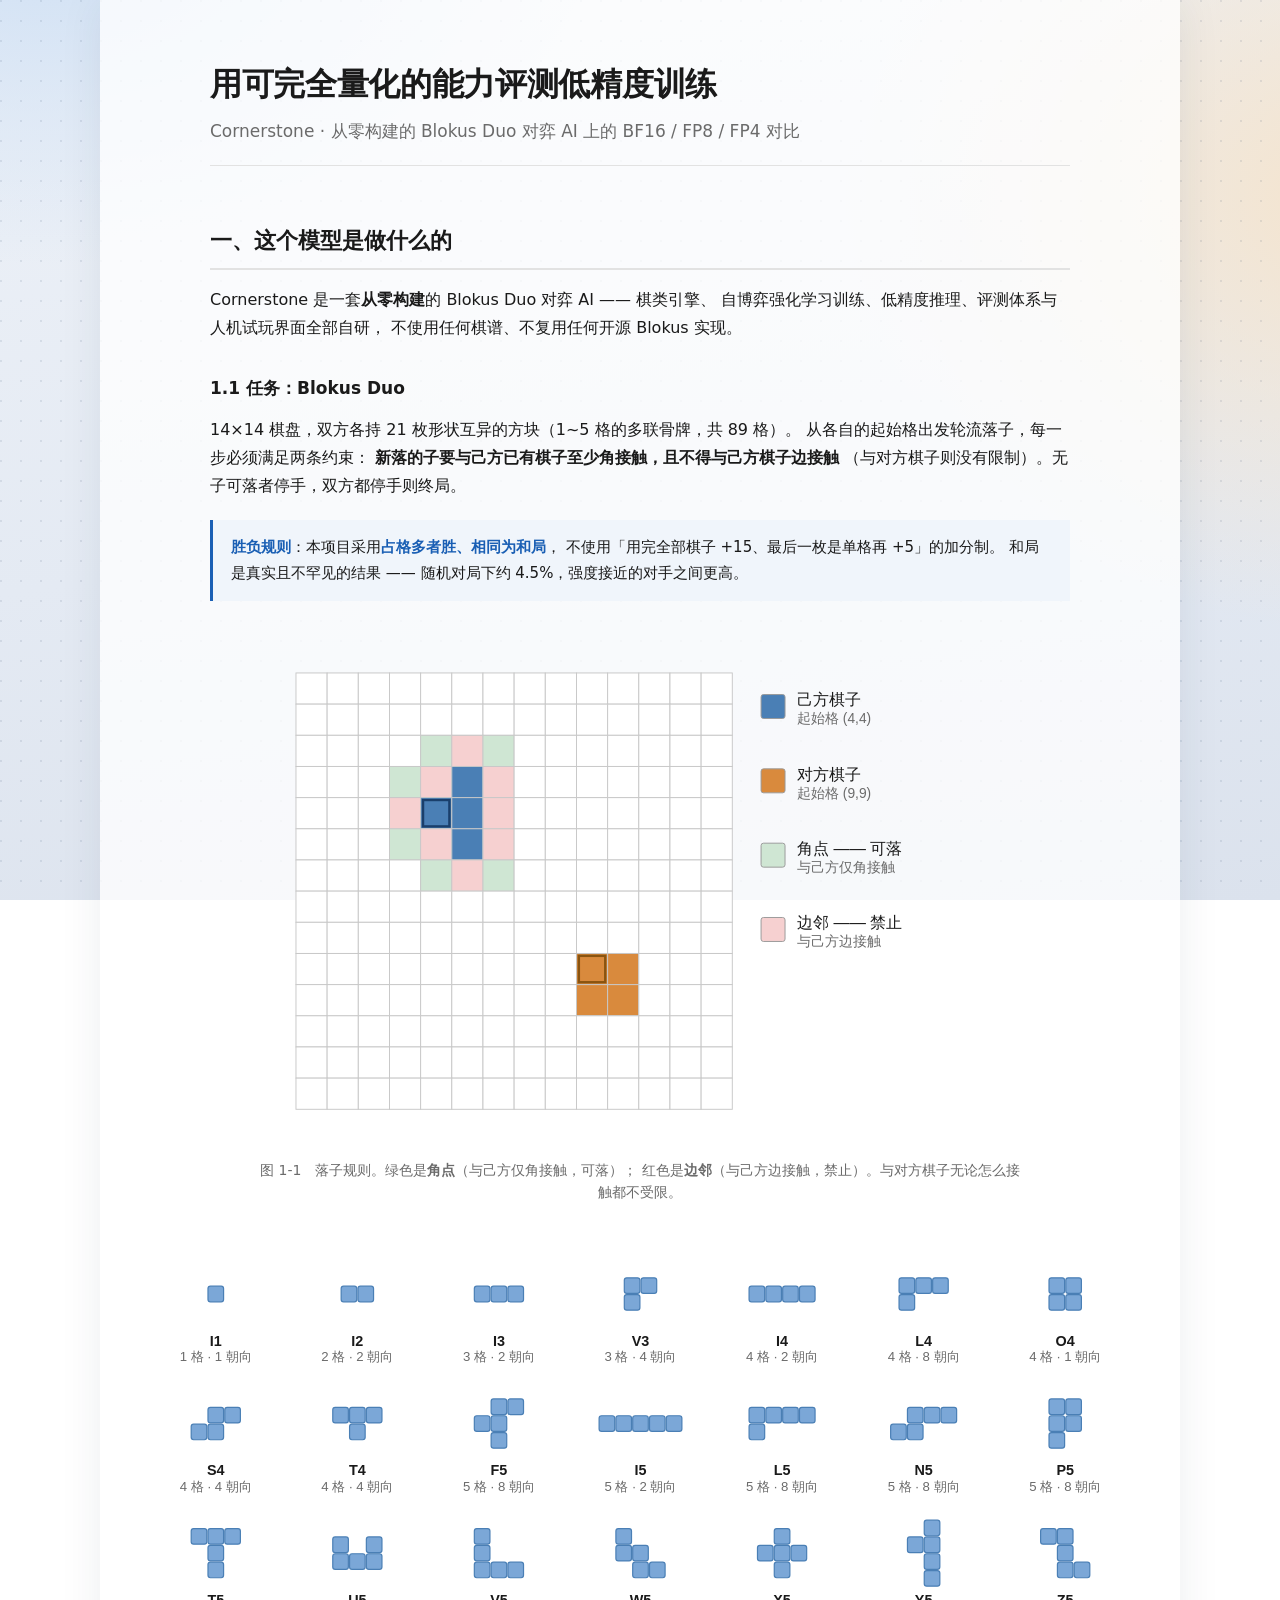
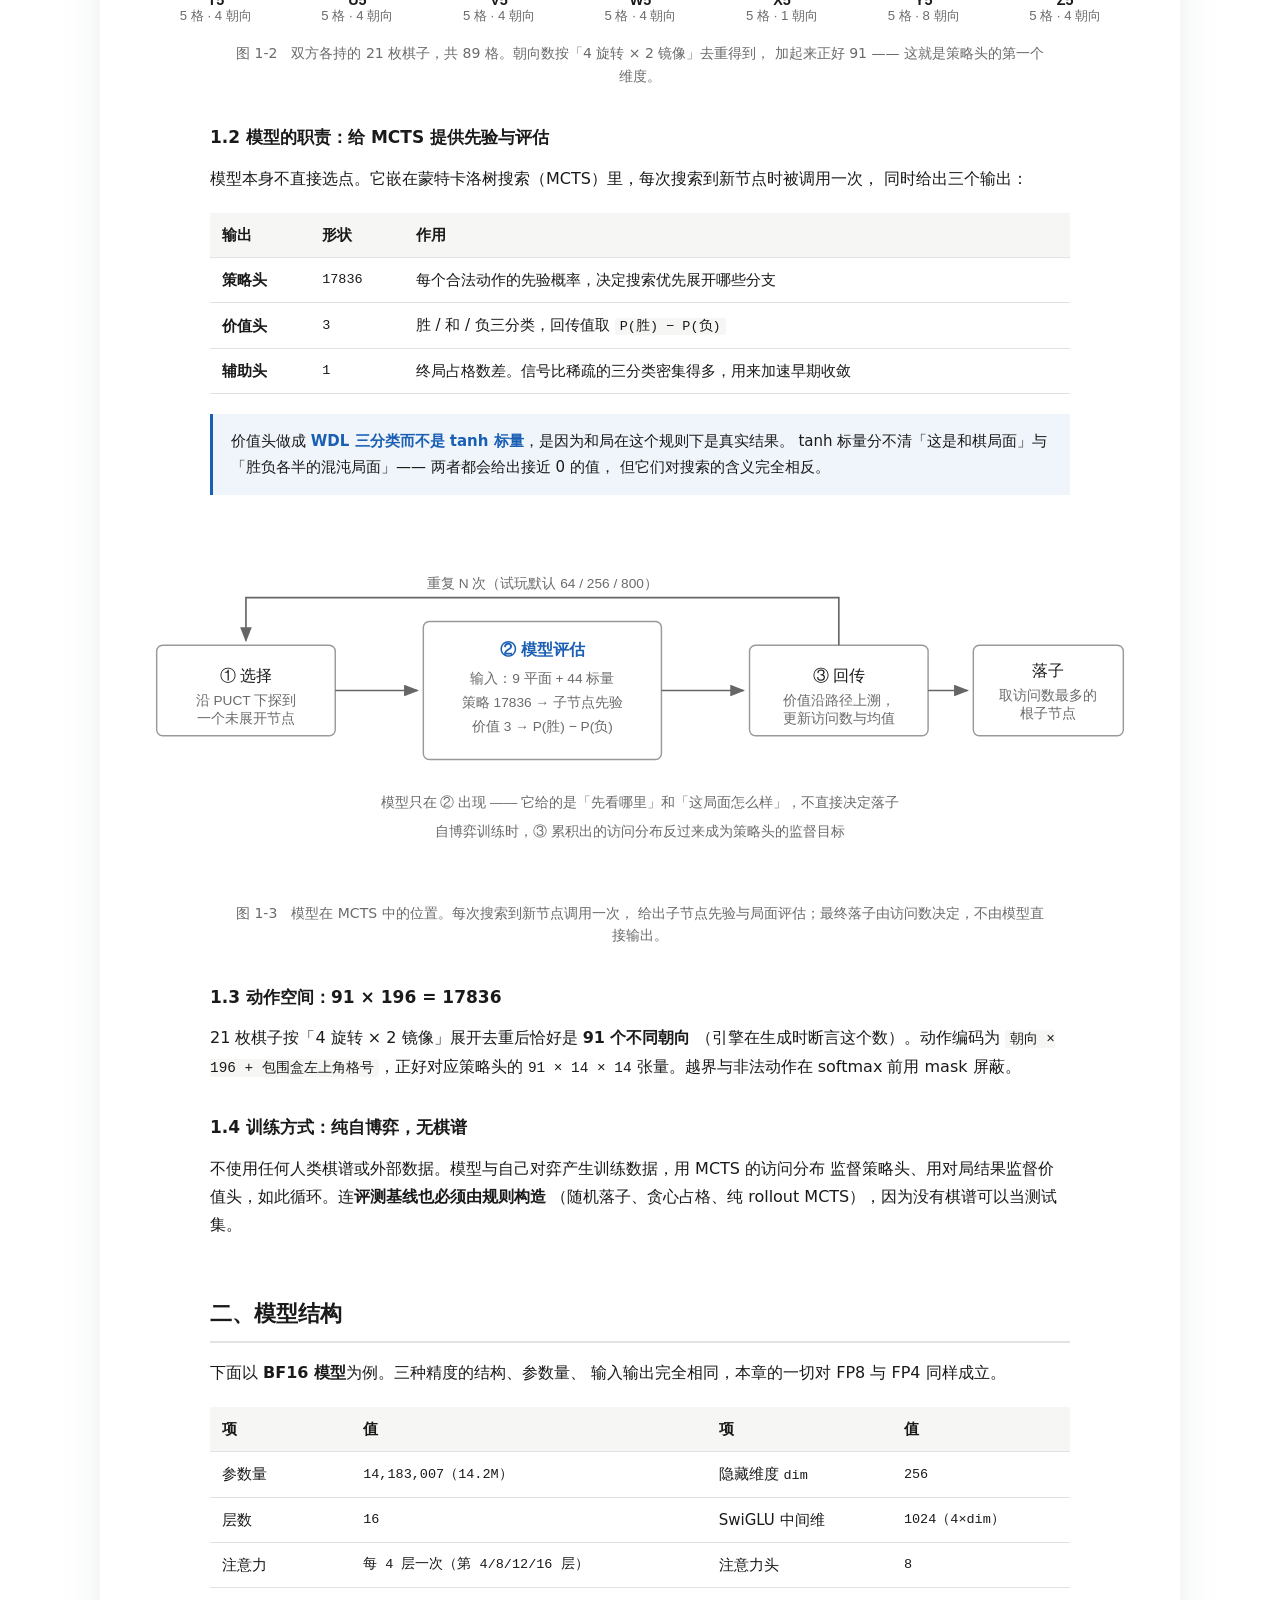
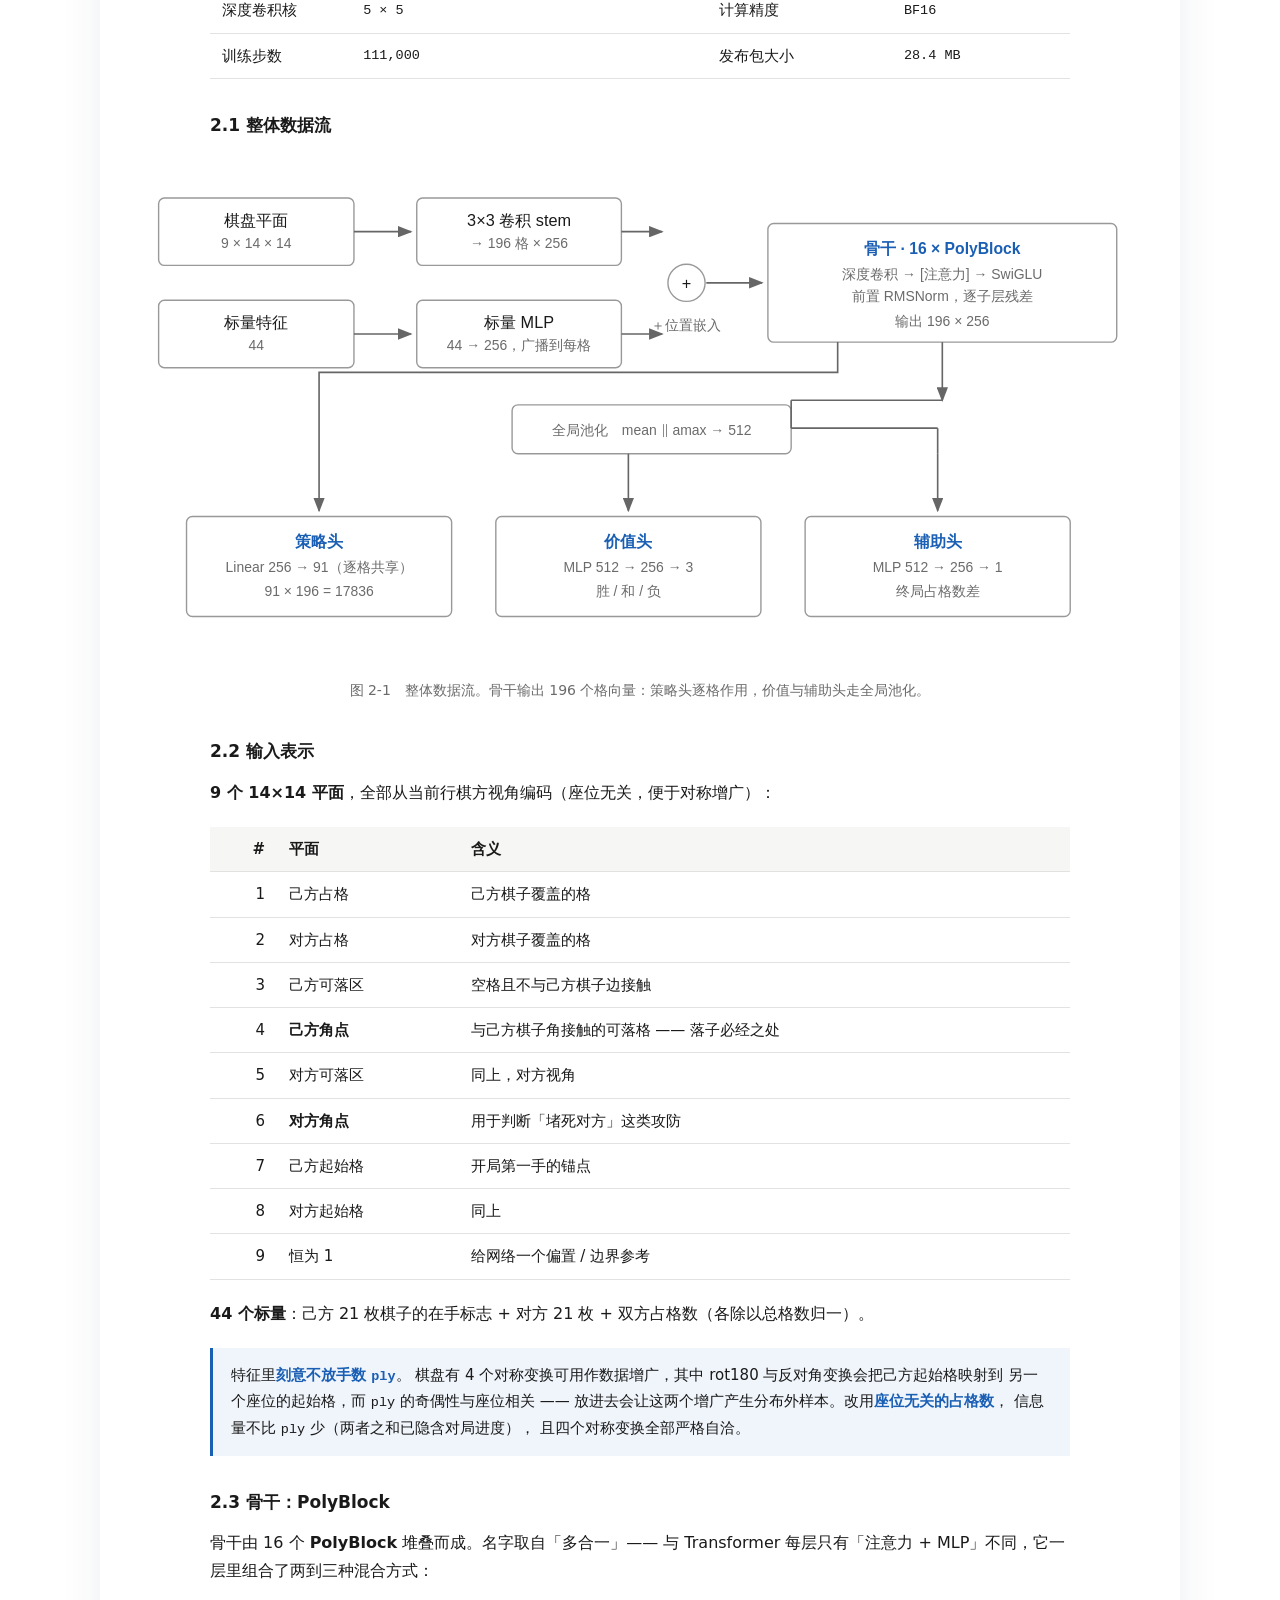
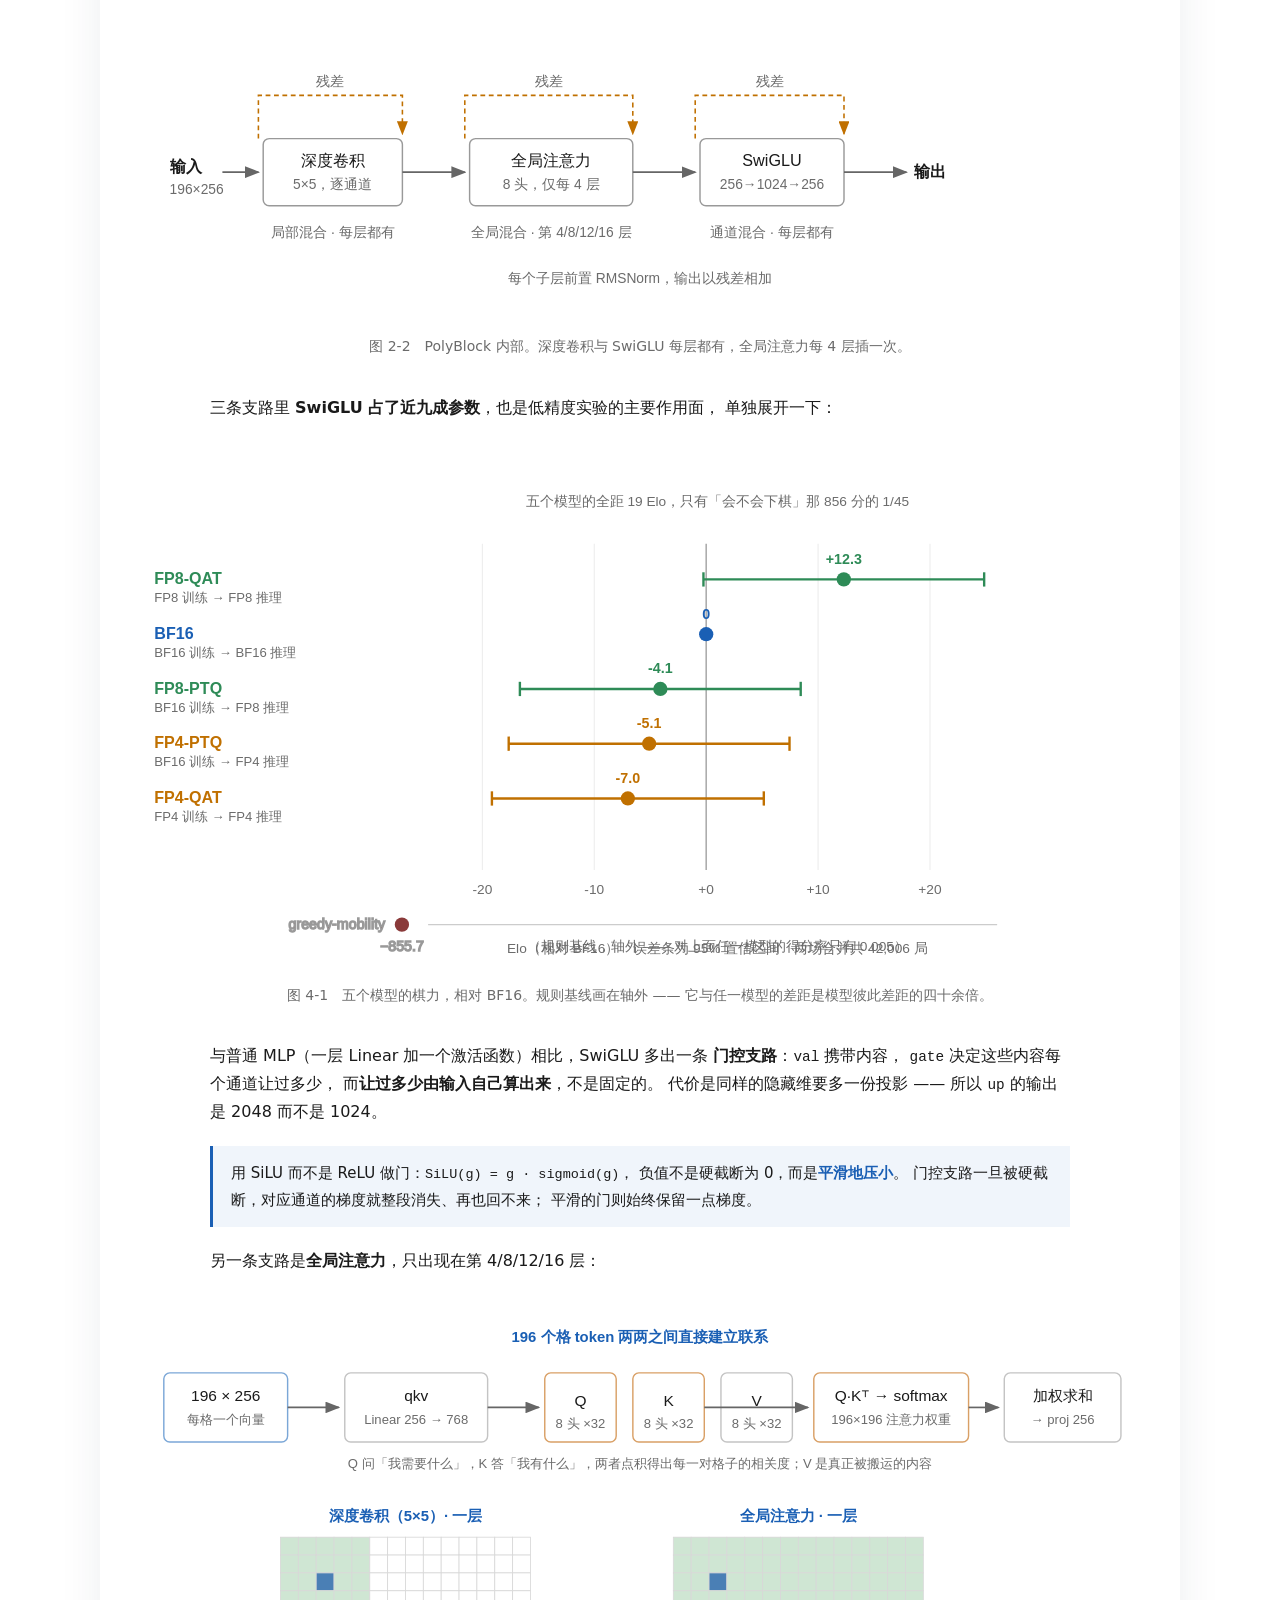
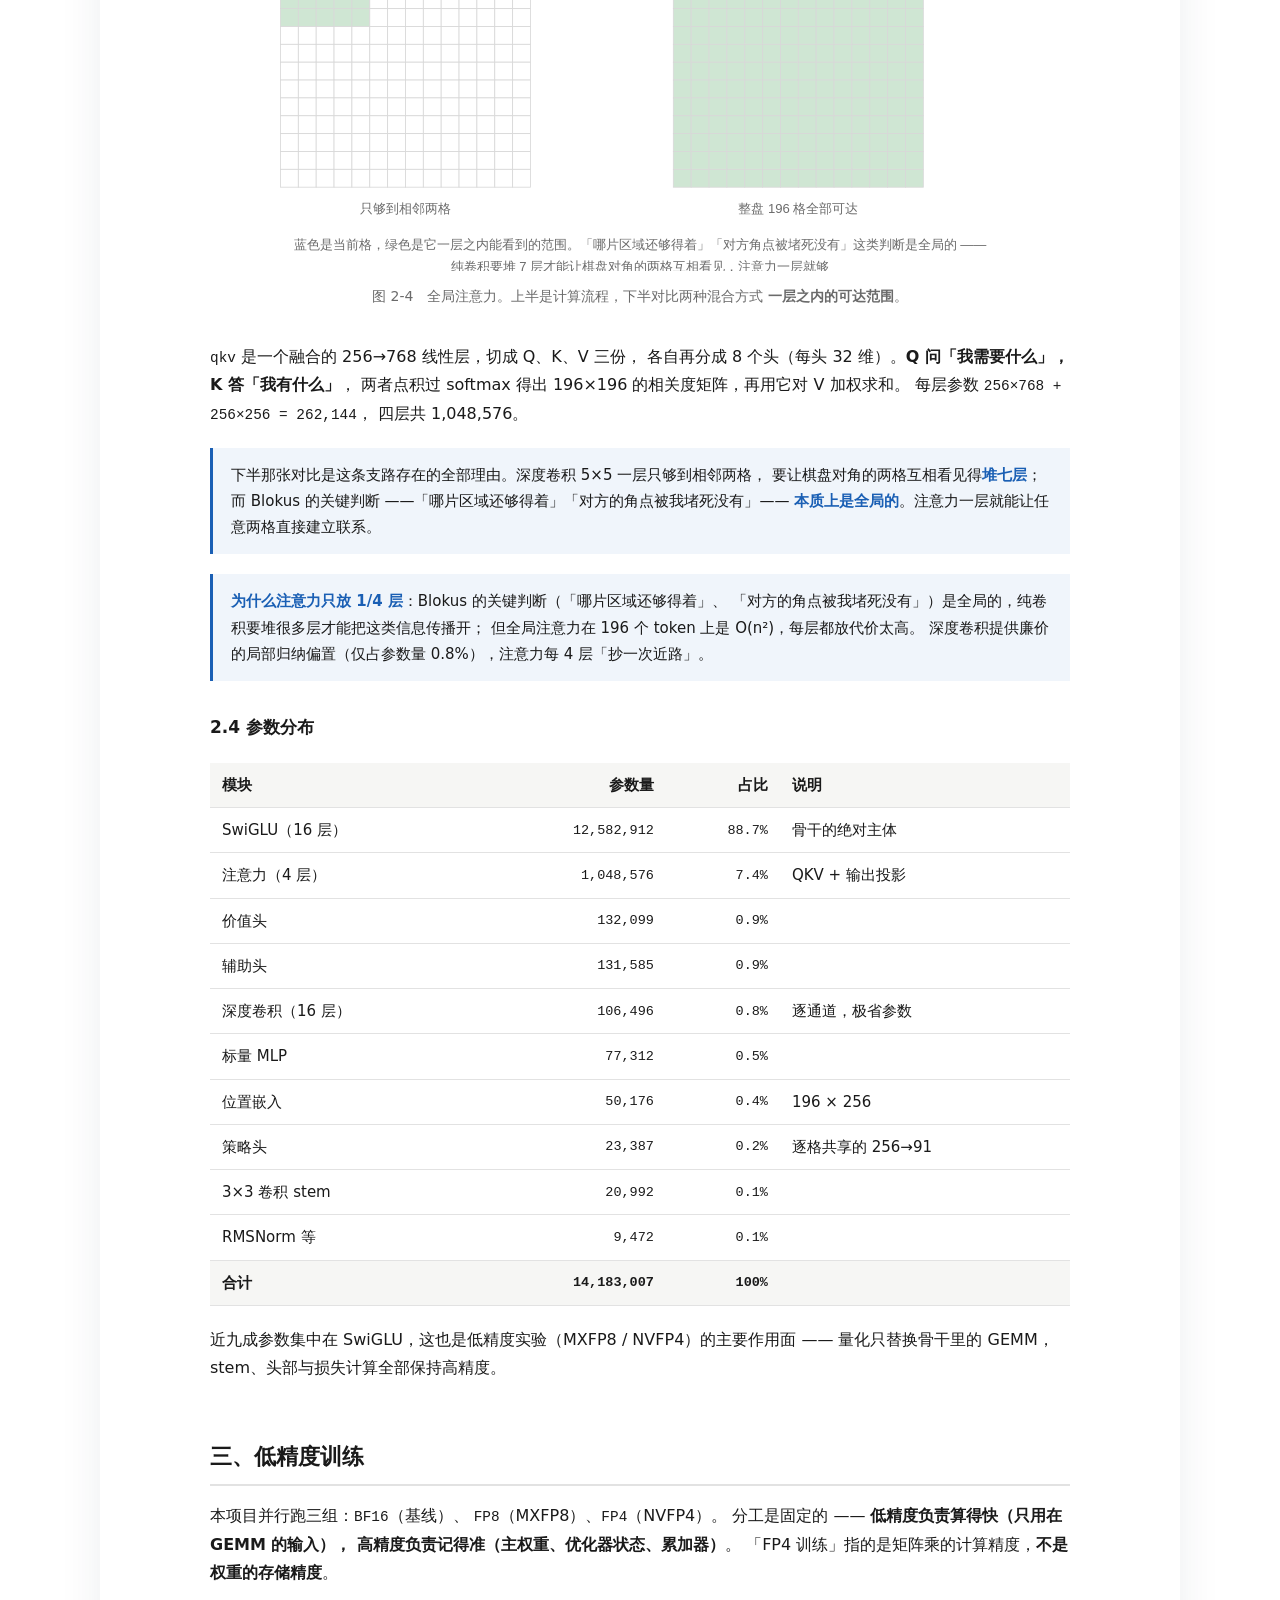
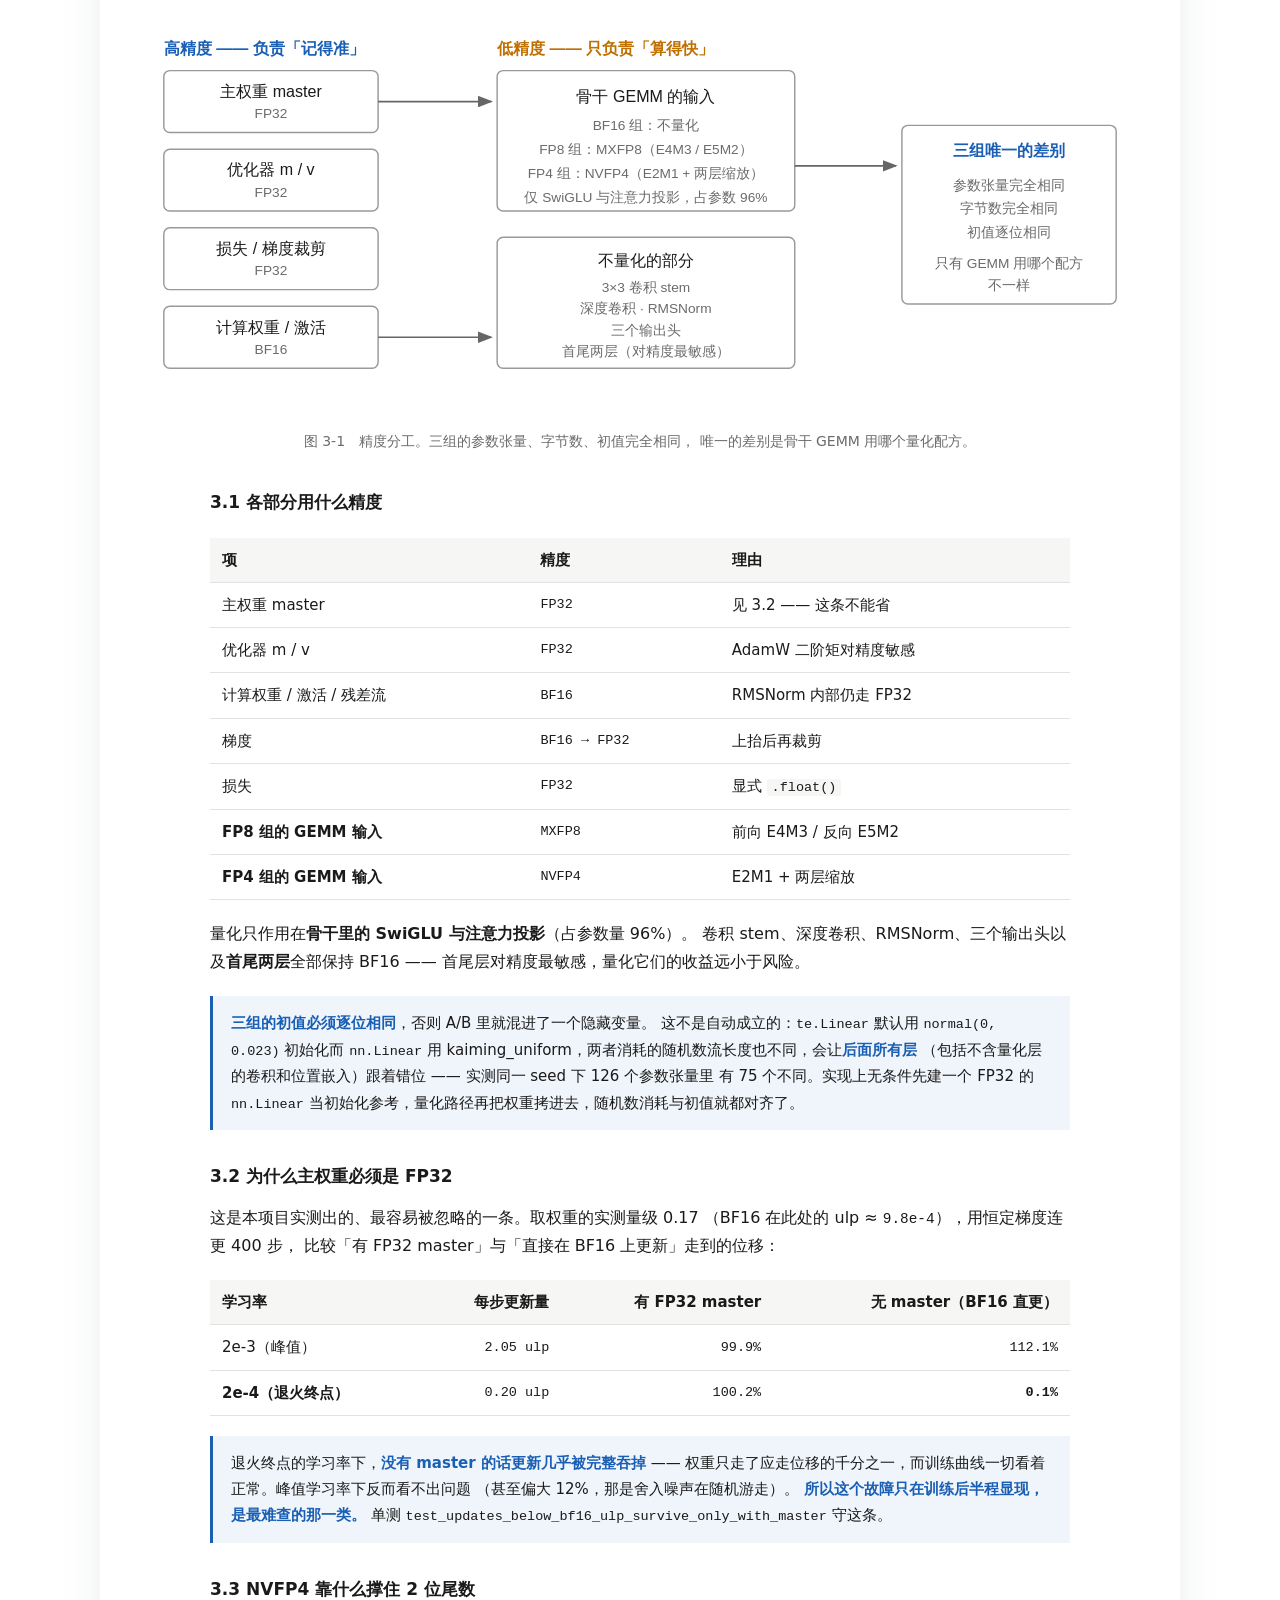
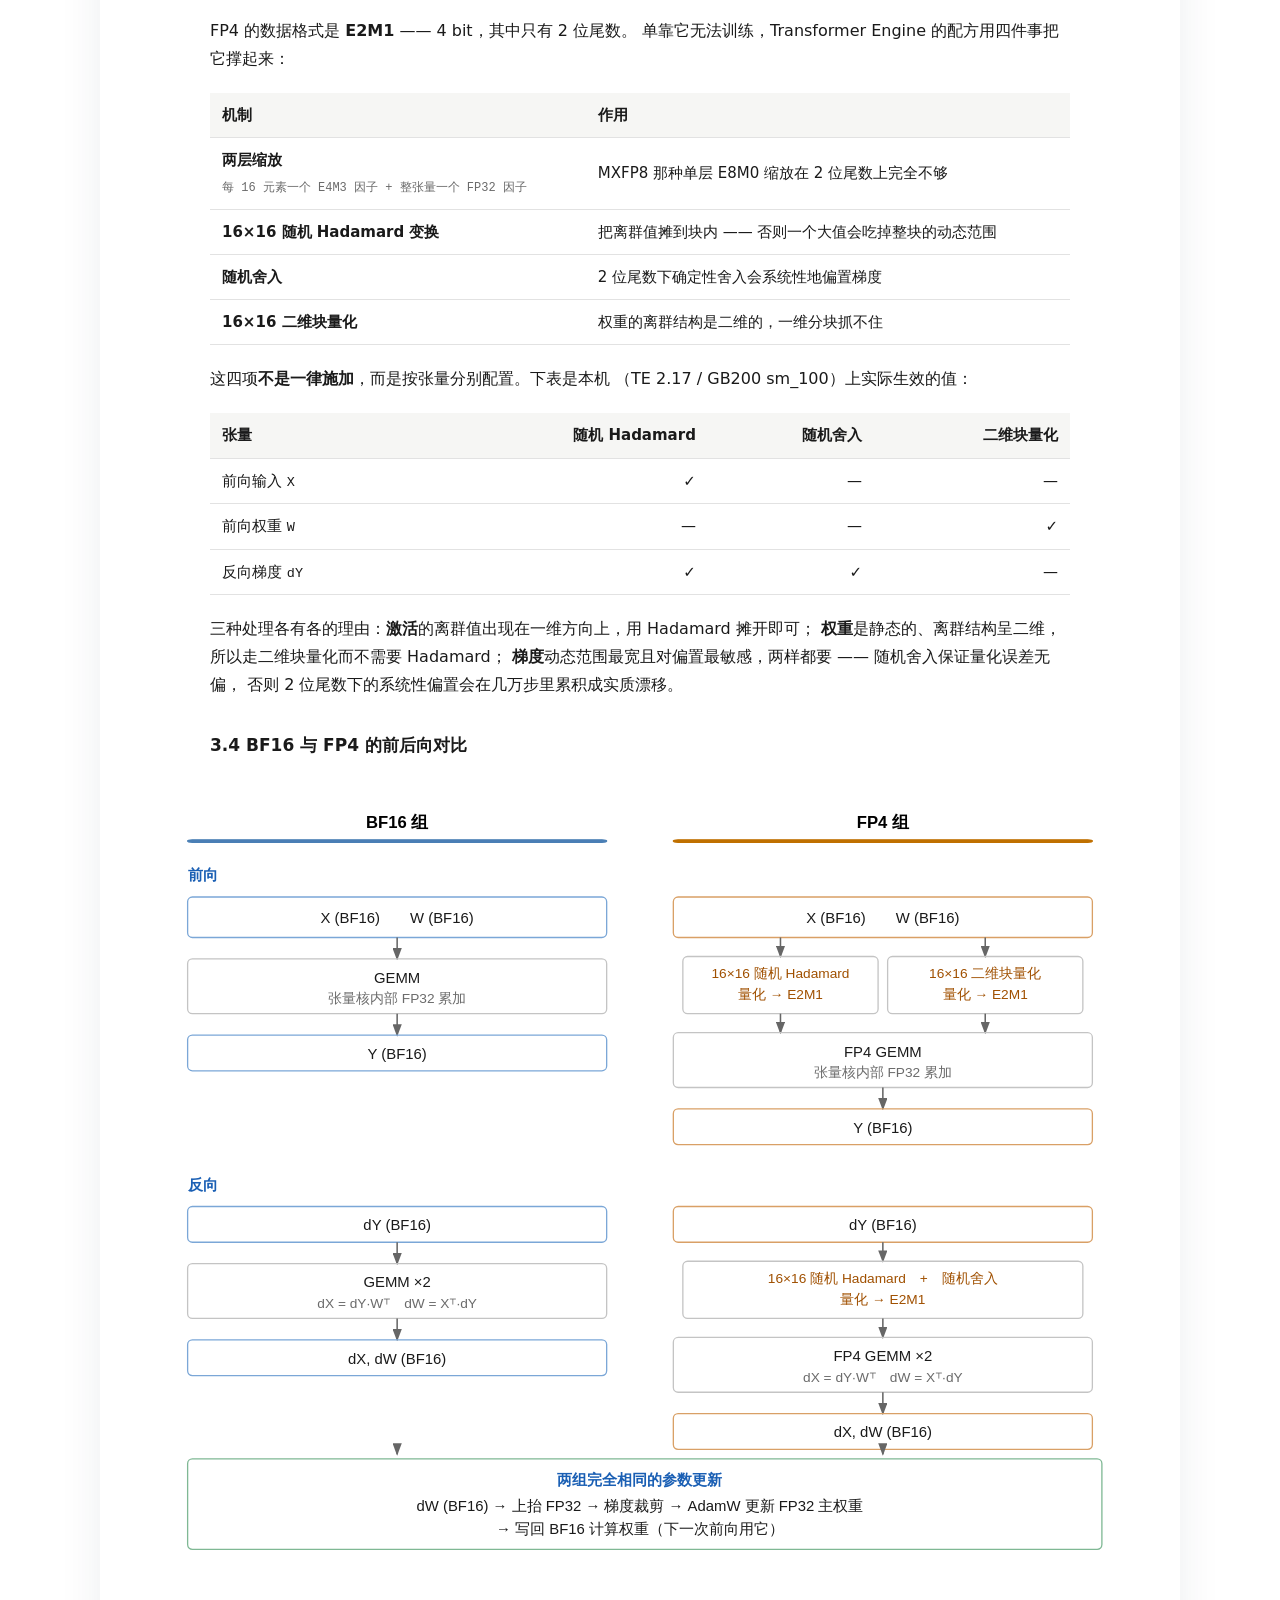
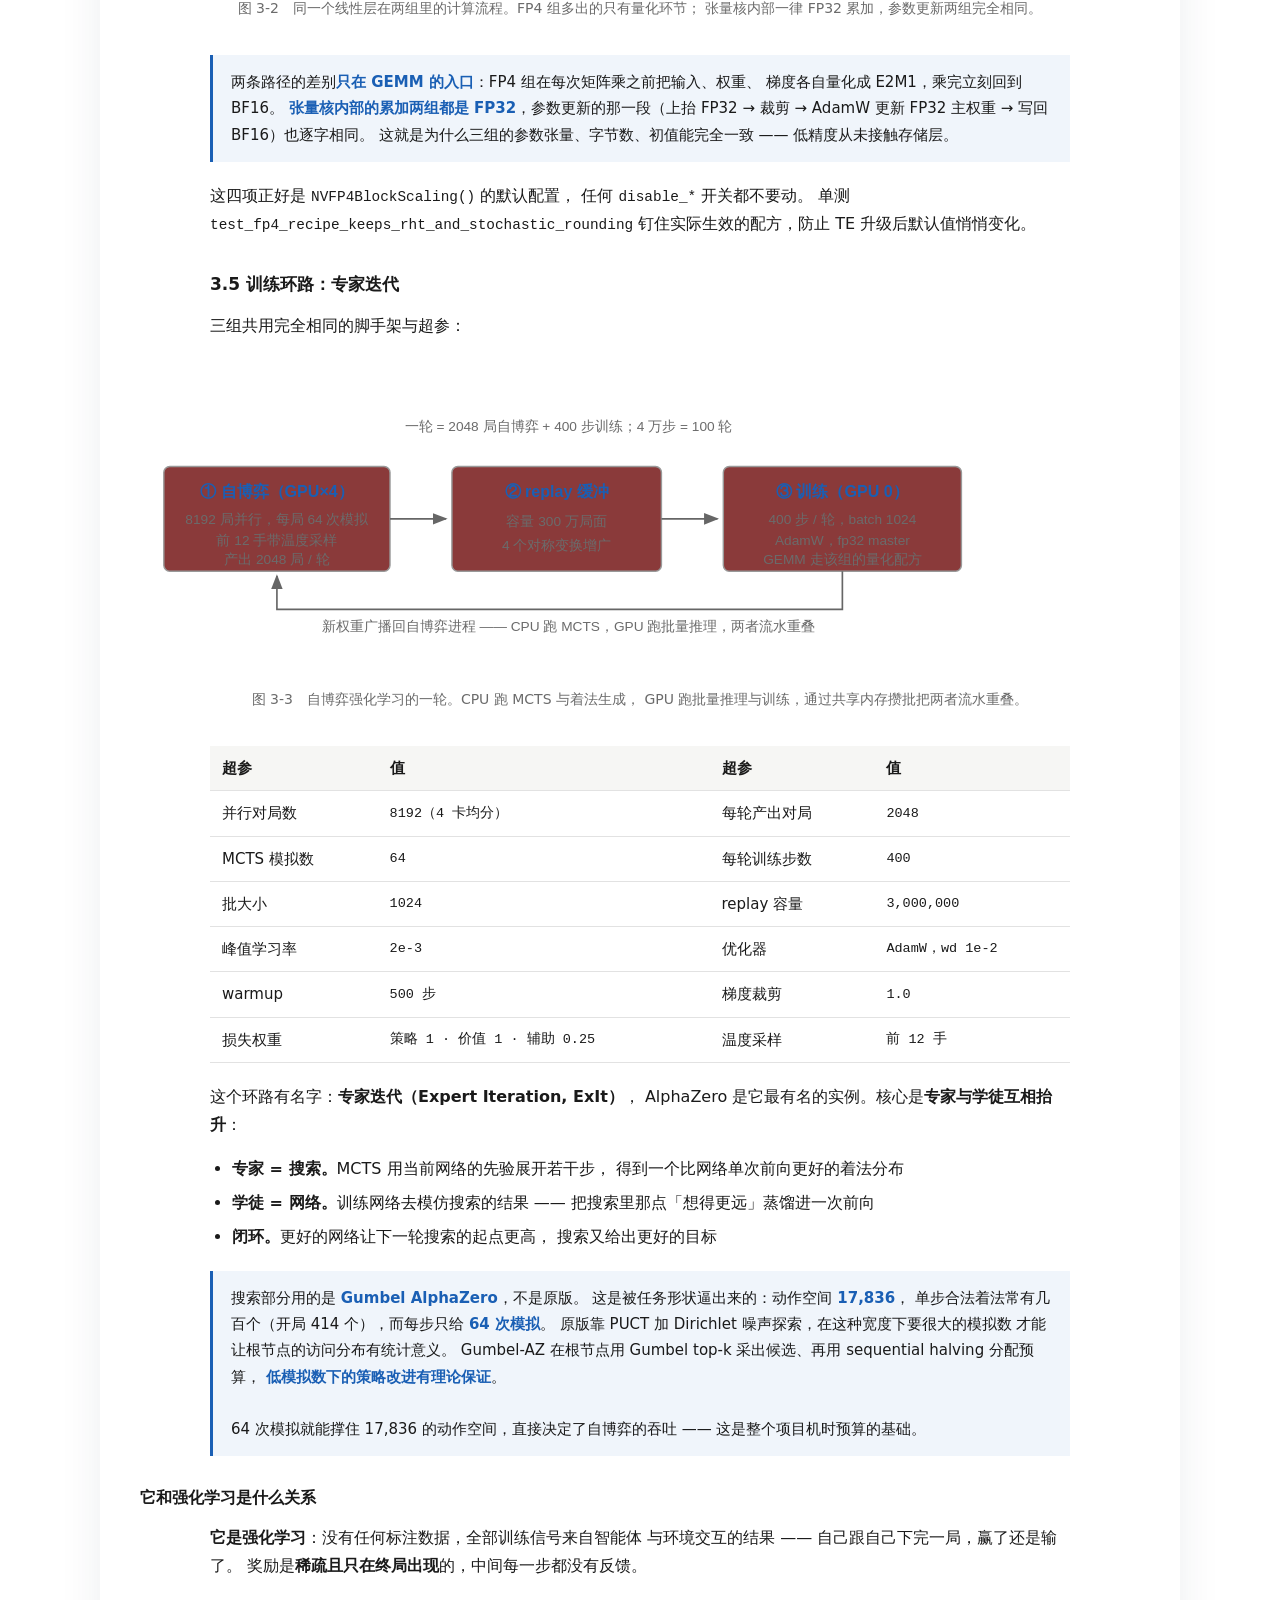
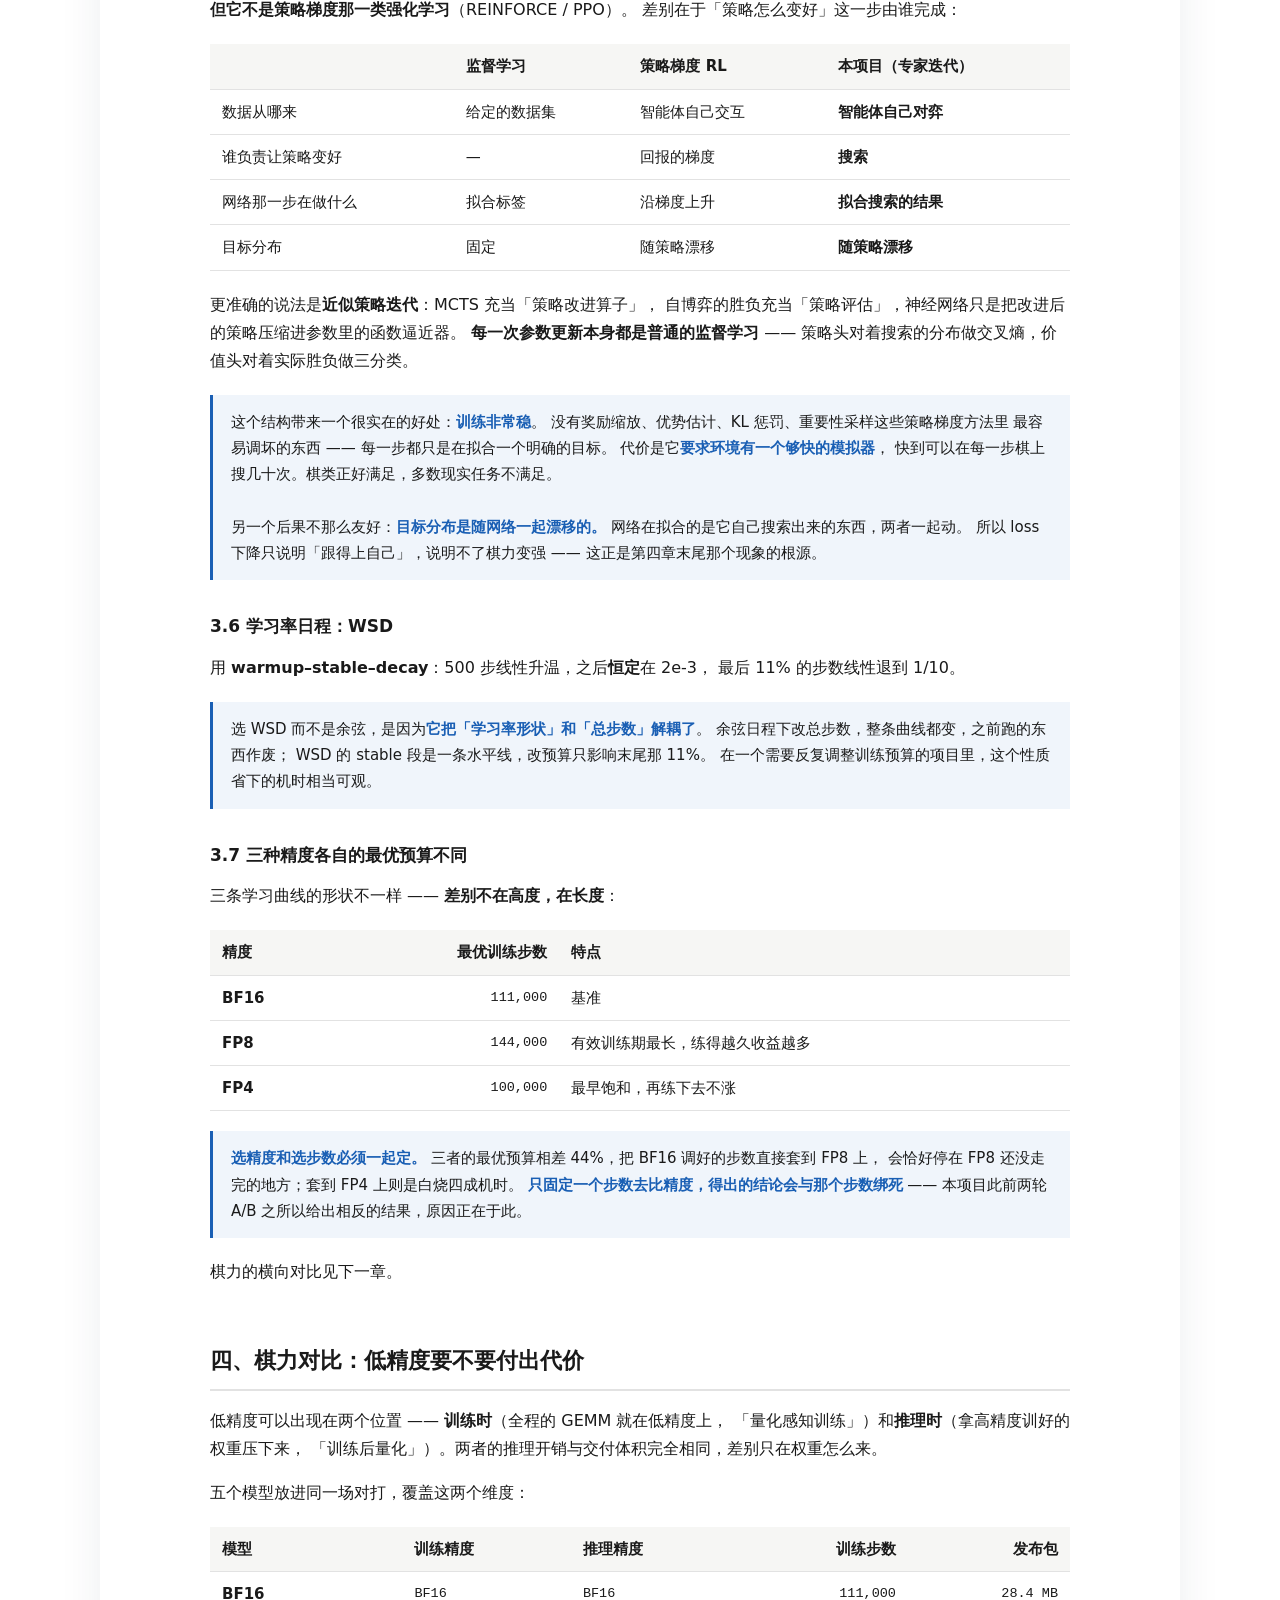
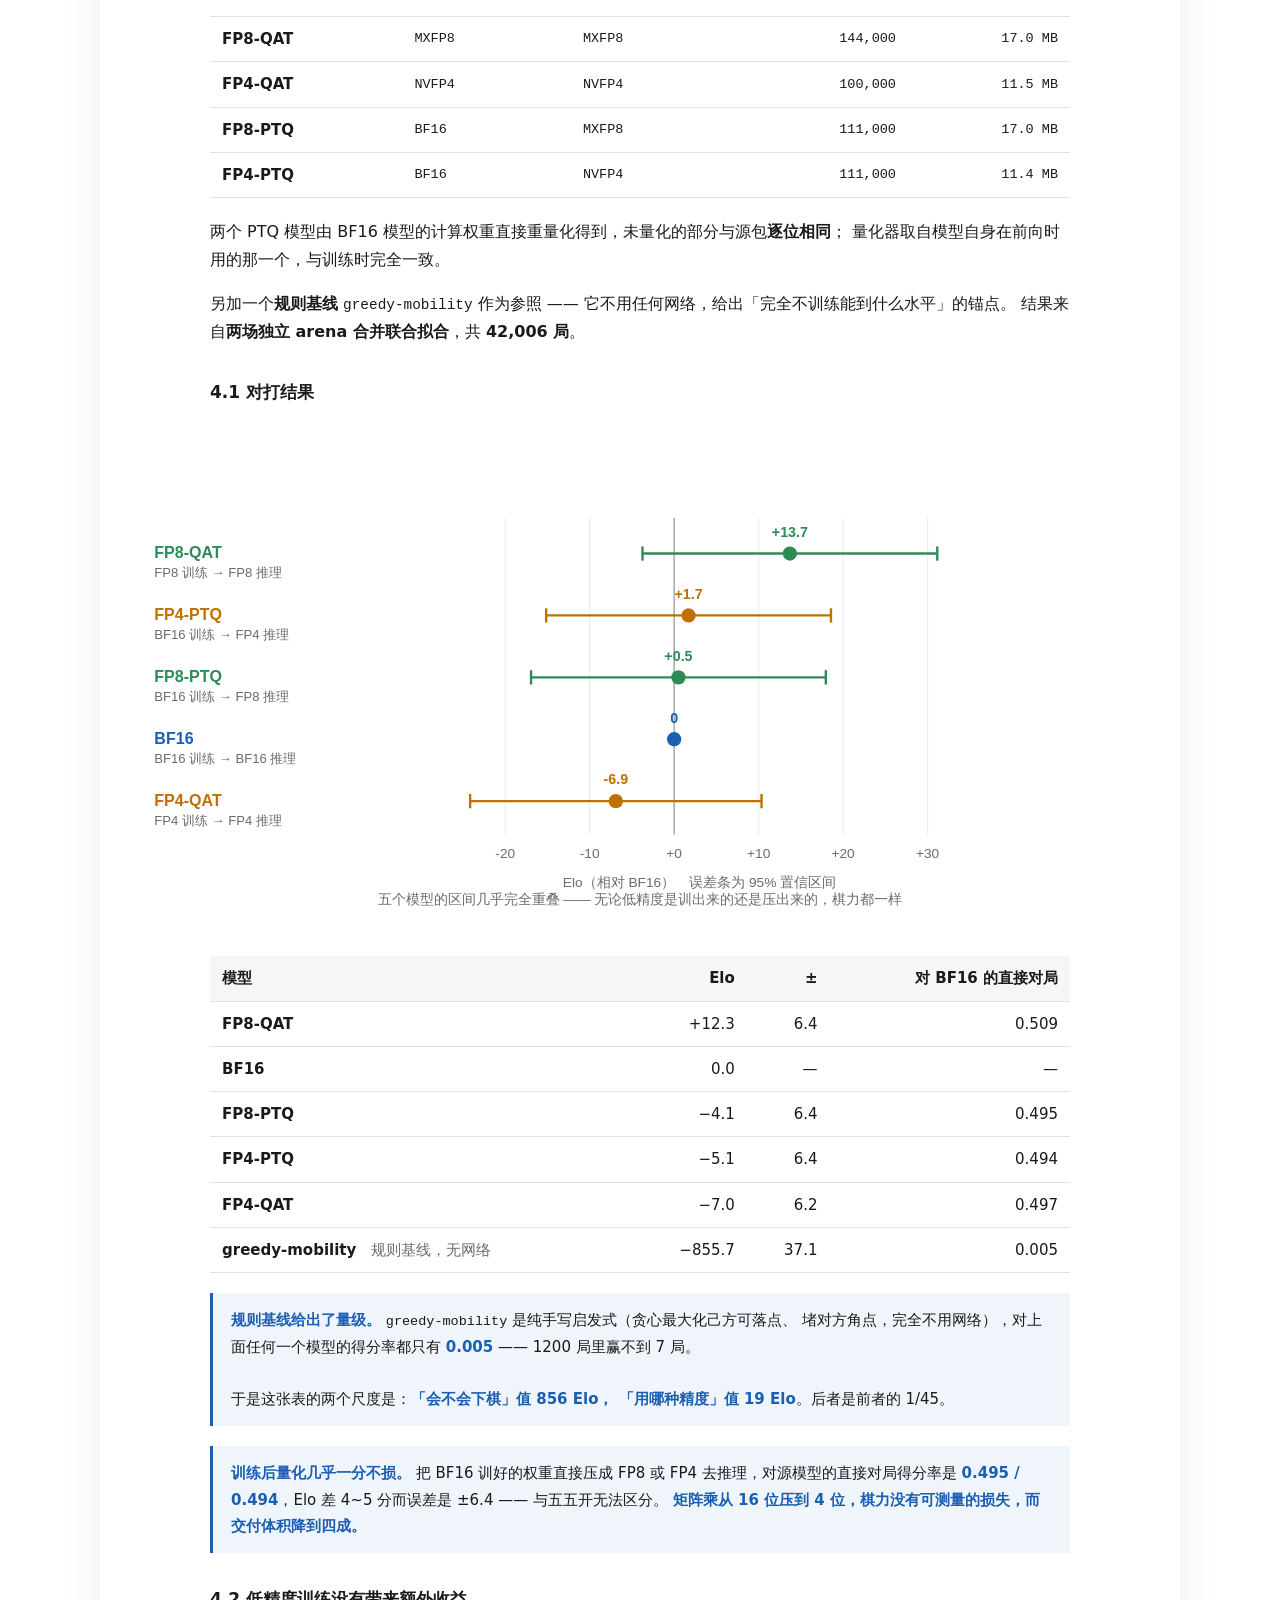
==== commit 1b07dafa: "补规则基线并合并两场：精度差异是「会不会下棋」的 1/45 第二场 arena 加入 greedy-mobility 作参照，同时把 10 个网络对再测一遍。 两场合并联合拟合，共 42,006 局，" ====
--- a/reports/index.html
+++ b/reports/index.html
@@ -7,16 +7,36 @@
 <style>
   :root {
     --ink: #1a1a1a; --dim: #6b6b6b; --line: #e2e2e2;
-    --accent: #1a5fb4; --bg: #fdfdfc; --panel: #f6f6f4;
+    --accent: #1a5fb4; --panel: #f6f6f4;
   }
   * { box-sizing: border-box; }
   body {
-    margin: 0; background: var(--bg); color: var(--ink);
+    margin: 0; color: var(--ink);
+    /* 页面底色：明确带颜色的冷灰蓝，左上偏蓝、右侧偏暖，
+       再叠一层能看见的细网点。正文仍是 #1a1a1a，对比度足够。 */
+    background:
+      radial-gradient(circle at 1px 1px, rgba(40,64,100,0.10) 1px, transparent 0),
+      radial-gradient(900px 560px at 4% -8%, #cfe0f4 0%, rgba(207,224,244,0) 60%),
+      radial-gradient(950px 800px at 106% 22%, #f5e4cd 0%, rgba(245,228,205,0) 54%),
+      linear-gradient(172deg, #eef2f8 0%, #e4eaf3 55%, #dbe2ed 100%);
+    background-size: 20px 20px, auto, auto, auto;
+    background-attachment: fixed, fixed, fixed, fixed;
+    min-height: 100vh;
     font: 16px/1.75 "Source Han Sans SC", "Noto Sans CJK SC", "PingFang SC",
           "Microsoft YaHei", -apple-system, system-ui, sans-serif;
     -webkit-font-smoothing: antialiased;
   }
-  .wrap { max-width: 860px; margin: 0 auto; padding: 64px 32px 120px; }
+  /* 纸面加宽到能容下配图；正文另行限宽到 860，保持中文阅读的舒适行长 */
+  .wrap {
+    max-width: 1080px; margin: 0 auto; padding: 64px 40px 110px;
+    background: rgba(255,255,255,0.78);
+    box-shadow: 0 1px 40px rgba(30,50,80,0.08);
+  }
+  .wrap > h1, .wrap > h2, .wrap > h3, .wrap > h4, .wrap > p,
+  .wrap > ul, .wrap > ol, .wrap > table, .wrap > pre,
+  .wrap > blockquote, .wrap > .key, .wrap > .sub, .wrap > .placeholder {
+    max-width: 860px; margin-left: auto; margin-right: auto;
+  }
 
   h1 { font-size: 32px; line-height: 1.3; margin: 0 0 8px; letter-spacing: -0.01em; }
   .sub {
@@ -54,13 +74,7 @@
   /* 配图冲出文本列：正文保持 860px 易读宽度，图放大到 1280px。
      viewBox 840 的图原本按 ~796px 渲染（≈1:1），冲出后整体放大约 1.5 倍，
      图内 11.5px 的小字实际渲染到 ~17px。 */
-  figure {
-    margin: 36px 0;
-    width: min(96vw, 1280px);
-    position: relative;
-    left: 50%;
-    transform: translateX(-50%);
-  }
+  figure { margin: 36px auto; width: 100%; }
   figure svg { display: block; width: 100%; height: auto; }
   figcaption {
     max-width: 820px; margin: 14px auto 0;
@@ -110,7 +124,7 @@
   和局是真实且不罕见的结果 —— 随机对局下约 4.5%，强度接近的对手之间更高。
   </div>
 
-  <figure style="max-width:min(96vw,760px)">
+  <figure style="max-width:min(100%,760px)">
 <svg viewBox="0 0 634 424" xmlns="http://www.w3.org/2000/svg" font-family="sans-serif">
 <style>.lg{font-size:13.5px;fill:#1a1a1a}.cap{font-size:11.5px;fill:#6b6b6b}</style>
 <rect x="30" y="30" width="26" height="26" fill="#fff" stroke="#c8c8c8" stroke-width="0.8"/>
@@ -328,7 +342,7 @@
 红色是<strong>边邻</strong>（与己方边接触，禁止）。与对方棋子无论怎么接触都不受限。</figcaption>
 </figure>
 
-<figure style="max-width:min(96vw,991px)">
+<figure style="max-width:min(100%,991px)">
 <svg viewBox="0 0 826 324" xmlns="http://www.w3.org/2000/svg" font-family="sans-serif">
 <style>.pn{font-size:12px;fill:#1a1a1a;font-weight:600}.po{font-size:11px;fill:#6b6b6b}</style>
 <rect x="52.5" y="38.5" width="13" height="13" rx="2" fill="#7ba7d7" stroke="#4a7fb5" stroke-width="1"/>
@@ -490,7 +504,7 @@
   但它们对搜索的含义完全相反。
   </div>
 
-  <figure style="max-width:min(96vw,1008px)">
+  <figure style="max-width:min(100%,1008px)">
 <svg viewBox="0 0 840 300" xmlns="http://www.w3.org/2000/svg" font-family="sans-serif">
 <defs>
   <marker id="am" markerWidth="9" markerHeight="7" refX="8" refY="3.5" orient="auto">
@@ -584,7 +598,7 @@
 
   <h3>2.1 整体数据流</h3>
 
-  <figure style="max-width:min(96vw,1032px)">
+  <figure style="max-width:min(100%,1032px)">
   <svg viewBox="0 0 860 420" xmlns="http://www.w3.org/2000/svg" font-family="sans-serif">
     <defs>
       <marker id="ar" markerWidth="9" markerHeight="7" refX="8" refY="3.5" orient="auto">
@@ -693,7 +707,7 @@
   与 Transformer 每层只有「注意力 + MLP」不同，它一层里组合了两到三种混合方式：
   </p>
 
-  <figure style="max-width:min(96vw,984px)">
+  <figure style="max-width:min(100%,984px)">
   <svg viewBox="0 0 820 250" xmlns="http://www.w3.org/2000/svg" font-family="sans-serif">
     <defs>
       <marker id="ar2" markerWidth="9" markerHeight="7" refX="8" refY="3.5" orient="auto">
@@ -749,6 +763,543 @@
   <figcaption>图 2-2　PolyBlock 内部。深度卷积与 SwiGLU 每层都有，全局注意力每 4 层插一次。</figcaption>
   </figure>
 
+  <p>
+  三条支路里 <strong>SwiGLU 占了近九成参数</strong>，也是低精度实验的主要作用面，
+  单独展开一下：
+  </p>
+
+  <figure style="max-width:min(100%,1008px)">
+  <svg viewBox="0 0 840 430" xmlns="http://www.w3.org/2000/svg" font-family="sans-serif">
+<style>.ax{font-size:11.5px;fill:#6b6b6b}.nm{font-size:13.5px;font-weight:600}.wy{font-size:11px;fill:#6b6b6b}.vl{font-size:12px;font-weight:600}.bl{font-size:12px;fill:#8a3a3a}</style>
+<line x1="287.6" y1="72" x2="287.6" y2="346" stroke="#eee" stroke-width="1"/>
+<text class="ax" x="287.6" y="366" text-anchor="middle">-20</text>
+<line x1="381.6" y1="72" x2="381.6" y2="346" stroke="#eee" stroke-width="1"/>
+<text class="ax" x="381.6" y="366" text-anchor="middle">-10</text>
+<line x1="475.6" y1="72" x2="475.6" y2="346" stroke="#aaa" stroke-width="1.3"/>
+<text class="ax" x="475.6" y="366" text-anchor="middle">+0</text>
+<line x1="569.6" y1="72" x2="569.6" y2="346" stroke="#eee" stroke-width="1"/>
+<text class="ax" x="569.6" y="366" text-anchor="middle">+10</text>
+<line x1="663.6" y1="72" x2="663.6" y2="346" stroke="#eee" stroke-width="1"/>
+<text class="ax" x="663.6" y="366" text-anchor="middle">+20</text>
+<text class="nm" x="12" y="106" fill="#2e8b57">FP8-QAT</text>
+<text class="wy" x="12" y="121">FP8 训练 → FP8 推理</text>
+<line x1="473.3" y1="102" x2="709.1" y2="102" stroke="#2e8b57" stroke-width="2"/>
+<line x1="473.3" y1="96" x2="473.3" y2="108" stroke="#2e8b57" stroke-width="2"/>
+<line x1="709.1" y1="96" x2="709.1" y2="108" stroke="#2e8b57" stroke-width="2"/>
+<circle cx="591.2" cy="102" r="6" fill="#2e8b57"/>
+<text class="vl" x="591.2" y="89" text-anchor="middle" fill="#2e8b57">+12.3</text>
+<text class="nm" x="12" y="152" fill="#1a5fb4">BF16</text>
+<text class="wy" x="12" y="167">BF16 训练 → BF16 推理</text>
+<circle cx="475.6" cy="148" r="6" fill="#1a5fb4"/>
+<text class="vl" x="475.6" y="135" text-anchor="middle" fill="#1a5fb4">0</text>
+<text class="nm" x="12" y="198" fill="#2e8b57">FP8-PTQ</text>
+<text class="wy" x="12" y="213">BF16 训练 → FP8 推理</text>
+<line x1="319.1" y1="194" x2="555.0" y2="194" stroke="#2e8b57" stroke-width="2"/>
+<line x1="319.1" y1="188" x2="319.1" y2="200" stroke="#2e8b57" stroke-width="2"/>
+<line x1="555.0" y1="188" x2="555.0" y2="200" stroke="#2e8b57" stroke-width="2"/>
+<circle cx="437.1" cy="194" r="6" fill="#2e8b57"/>
+<text class="vl" x="437.1" y="181" text-anchor="middle" fill="#2e8b57">-4.1</text>
+<text class="nm" x="12" y="244" fill="#c07000">FP4-PTQ</text>
+<text class="wy" x="12" y="259">BF16 训练 → FP4 推理</text>
+<line x1="309.7" y1="240" x2="545.6" y2="240" stroke="#c07000" stroke-width="2"/>
+<line x1="309.7" y1="234" x2="309.7" y2="246" stroke="#c07000" stroke-width="2"/>
+<line x1="545.6" y1="234" x2="545.6" y2="246" stroke="#c07000" stroke-width="2"/>
+<circle cx="427.7" cy="240" r="6" fill="#c07000"/>
+<text class="vl" x="427.7" y="227" text-anchor="middle" fill="#c07000">-5.1</text>
+<text class="nm" x="12" y="290" fill="#c07000">FP4-QAT</text>
+<text class="wy" x="12" y="305">FP4 训练 → FP4 推理</text>
+<line x1="295.6" y1="286" x2="524.0" y2="286" stroke="#c07000" stroke-width="2"/>
+<line x1="295.6" y1="280" x2="295.6" y2="292" stroke="#c07000" stroke-width="2"/>
+<line x1="524.0" y1="280" x2="524.0" y2="292" stroke="#c07000" stroke-width="2"/>
+<circle cx="409.8" cy="286" r="6" fill="#c07000"/>
+<text class="vl" x="409.8" y="273" text-anchor="middle" fill="#c07000">-7.0</text>
+<line x1="242" y1="392" x2="720" y2="392" stroke="#ccc" stroke-width="1"/>
+<circle cx="220" cy="392" r="6" fill="#8a3a3a"/>
+<text class="bl" x="206" y="396" text-anchor="end">greedy-mobility</text>
+<text class="bl" x="220" y="414" text-anchor="middle">−855.7</text>
+<text class="ax" x="485" y="414" text-anchor="middle">（规则基线，轴外 —— 对上面任一模型的得分率只有 0.005）</text>
+<text class="ax" x="485" y="40" text-anchor="middle">五个模型的全距 19 Elo，只有「会不会下棋」那 856 分的 1/45</text>
+<text class="ax" x="485" y="390" text-anchor="middle" opacity="0">.</text>
+<text class="ax" x="485" y="416" text-anchor="middle">Elo（相对 BF16）　误差条为 95% 置信区间　两场合并共 42,006 局</text>
+</svg>
+  <figcaption>图 4-1　五个模型的棋力，相对 BF16。规则基线画在轴外 ——
+  它与任一模型的差距是模型彼此差距的四十余倍。</figcaption>
+  </figure>
+
+  <p>
+  与普通 MLP（一层 Linear 加一个激活函数）相比，SwiGLU 多出一条
+  <strong>门控支路</strong>：<span class="mono">val</span> 携带内容，
+  <span class="mono">gate</span> 决定这些内容每个通道让过多少，
+  而<strong>让过多少由输入自己算出来</strong>，不是固定的。
+  代价是同样的隐藏维要多一份投影 —— 所以 <span class="mono">up</span> 的输出是
+  2048 而不是 1024。
+  </p>
+
+  <div class="key">
+  用 SiLU 而不是 ReLU 做门：<span class="mono">SiLU(g) = g · sigmoid(g)</span>，
+  负值不是硬截断为 0，而是<strong>平滑地压小</strong>。
+  门控支路一旦被硬截断，对应通道的梯度就整段消失、再也回不来；
+  平滑的门则始终保留一点梯度。
+  </div>
+
+  <p>另一条支路是<strong>全局注意力</strong>，只出现在第 4/8/12/16 层：</p>
+
+  <figure style="max-width:min(100%,1008px)">
+  <svg viewBox="0 0 840 470" xmlns="http://www.w3.org/2000/svg" font-family="sans-serif">
+<defs><marker id="aa" markerWidth="9" markerHeight="7" refX="8" refY="3.5" orient="auto">
+<polygon points="0 0, 9 3.5, 0 7" fill="#666"/></marker></defs>
+<style>
+ .ba{fill:none;stroke-width:1.2;rx:5}
+ .ta{font-size:13px;fill:#1a1a1a}
+ .sa{font-size:11px;fill:#6b6b6b}
+ .la{stroke:#666;stroke-width:1.4;marker-end:url(#aa);fill:none}
+ .ha{font-size:12.5px;font-weight:600;fill:#1a5fb4}
+</style>
+<text class="ha" x="420" y="26" text-anchor="middle">196 个格 token 两两之间直接建立联系</text>
+<rect class="ba" x="20" y="52" width="104" height="58" stroke="#7ba7d7"/>
+<text class="ta" x="72" y="76" text-anchor="middle">196 × 256</text>
+<text class="sa" x="72" y="95" text-anchor="middle">每格一个向量</text>
+<rect class="ba" x="172" y="52" width="120" height="58" stroke="#c4c4c4"/>
+<text class="ta" x="232" y="76" text-anchor="middle">qkv</text>
+<text class="sa" x="232" y="95" text-anchor="middle">Linear 256 → 768</text>
+<rect class="ba" x="340" y="52" width="60" height="58" stroke="#d9a066"/>
+<text class="ta" x="370" y="80" text-anchor="middle">Q</text>
+<text class="sa" x="370" y="98" text-anchor="middle">8 头 ×32</text>
+<rect class="ba" x="414" y="52" width="60" height="58" stroke="#d9a066"/>
+<text class="ta" x="444" y="80" text-anchor="middle">K</text>
+<text class="sa" x="444" y="98" text-anchor="middle">8 头 ×32</text>
+<rect class="ba" x="488" y="52" width="60" height="58" stroke="#c4c4c4"/>
+<text class="ta" x="518" y="80" text-anchor="middle">V</text>
+<text class="sa" x="518" y="98" text-anchor="middle">8 头 ×32</text>
+<rect class="ba" x="566" y="52" width="130" height="58" stroke="#d9a066"/>
+<text class="ta" x="631" y="76" text-anchor="middle">Q·Kᵀ → softmax</text>
+<text class="sa" x="631" y="95" text-anchor="middle">196×196 注意力权重</text>
+<rect class="ba" x="726" y="52" width="98" height="58" stroke="#c4c4c4"/>
+<text class="ta" x="775" y="76" text-anchor="middle">加权求和</text>
+<text class="sa" x="775" y="95" text-anchor="middle">→ proj 256</text>
+<path class="la" d="M124 81 H167"/>
+<path class="la" d="M292 81 H335"/>
+<path class="la" d="M474 81 H561"/>
+<path class="la" d="M696 81 H721"/>
+<text class="sa" x="420" y="132" text-anchor="middle">Q 问「我需要什么」，K 答「我有什么」，两者点积得出每一对格子的相关度；V 是真正被搬运的内容</text>
+<text class="ha" x="223" y="176" text-anchor="middle">深度卷积（5×5）· 一层</text>
+<rect x="118" y="190" width="15" height="15" fill="#cfe6d3" stroke="#d8d8d8" stroke-width="0.7"/>
+<rect x="133" y="190" width="15" height="15" fill="#cfe6d3" stroke="#d8d8d8" stroke-width="0.7"/>
+<rect x="148" y="190" width="15" height="15" fill="#cfe6d3" stroke="#d8d8d8" stroke-width="0.7"/>
+<rect x="163" y="190" width="15" height="15" fill="#cfe6d3" stroke="#d8d8d8" stroke-width="0.7"/>
+<rect x="178" y="190" width="15" height="15" fill="#cfe6d3" stroke="#d8d8d8" stroke-width="0.7"/>
+<rect x="193" y="190" width="15" height="15" fill="#fff" stroke="#d8d8d8" stroke-width="0.7"/>
+<rect x="208" y="190" width="15" height="15" fill="#fff" stroke="#d8d8d8" stroke-width="0.7"/>
+<rect x="223" y="190" width="15" height="15" fill="#fff" stroke="#d8d8d8" stroke-width="0.7"/>
+<rect x="238" y="190" width="15" height="15" fill="#fff" stroke="#d8d8d8" stroke-width="0.7"/>
+<rect x="253" y="190" width="15" height="15" fill="#fff" stroke="#d8d8d8" stroke-width="0.7"/>
+<rect x="268" y="190" width="15" height="15" fill="#fff" stroke="#d8d8d8" stroke-width="0.7"/>
+<rect x="283" y="190" width="15" height="15" fill="#fff" stroke="#d8d8d8" stroke-width="0.7"/>
+<rect x="298" y="190" width="15" height="15" fill="#fff" stroke="#d8d8d8" stroke-width="0.7"/>
+<rect x="313" y="190" width="15" height="15" fill="#fff" stroke="#d8d8d8" stroke-width="0.7"/>
+<rect x="118" y="205" width="15" height="15" fill="#cfe6d3" stroke="#d8d8d8" stroke-width="0.7"/>
+<rect x="133" y="205" width="15" height="15" fill="#cfe6d3" stroke="#d8d8d8" stroke-width="0.7"/>
+<rect x="148" y="205" width="15" height="15" fill="#cfe6d3" stroke="#d8d8d8" stroke-width="0.7"/>
+<rect x="163" y="205" width="15" height="15" fill="#cfe6d3" stroke="#d8d8d8" stroke-width="0.7"/>
+<rect x="178" y="205" width="15" height="15" fill="#cfe6d3" stroke="#d8d8d8" stroke-width="0.7"/>
+<rect x="193" y="205" width="15" height="15" fill="#fff" stroke="#d8d8d8" stroke-width="0.7"/>
+<rect x="208" y="205" width="15" height="15" fill="#fff" stroke="#d8d8d8" stroke-width="0.7"/>
+<rect x="223" y="205" width="15" height="15" fill="#fff" stroke="#d8d8d8" stroke-width="0.7"/>
+<rect x="238" y="205" width="15" height="15" fill="#fff" stroke="#d8d8d8" stroke-width="0.7"/>
+<rect x="253" y="205" width="15" height="15" fill="#fff" stroke="#d8d8d8" stroke-width="0.7"/>
+<rect x="268" y="205" width="15" height="15" fill="#fff" stroke="#d8d8d8" stroke-width="0.7"/>
+<rect x="283" y="205" width="15" height="15" fill="#fff" stroke="#d8d8d8" stroke-width="0.7"/>
+<rect x="298" y="205" width="15" height="15" fill="#fff" stroke="#d8d8d8" stroke-width="0.7"/>
+<rect x="313" y="205" width="15" height="15" fill="#fff" stroke="#d8d8d8" stroke-width="0.7"/>
+<rect x="118" y="220" width="15" height="15" fill="#cfe6d3" stroke="#d8d8d8" stroke-width="0.7"/>
+<rect x="133" y="220" width="15" height="15" fill="#cfe6d3" stroke="#d8d8d8" stroke-width="0.7"/>
+<rect x="148" y="220" width="15" height="15" fill="#4a7fb5" stroke="#d8d8d8" stroke-width="0.7"/>
+<rect x="163" y="220" width="15" height="15" fill="#cfe6d3" stroke="#d8d8d8" stroke-width="0.7"/>
+<rect x="178" y="220" width="15" height="15" fill="#cfe6d3" stroke="#d8d8d8" stroke-width="0.7"/>
+<rect x="193" y="220" width="15" height="15" fill="#fff" stroke="#d8d8d8" stroke-width="0.7"/>
+<rect x="208" y="220" width="15" height="15" fill="#fff" stroke="#d8d8d8" stroke-width="0.7"/>
+<rect x="223" y="220" width="15" height="15" fill="#fff" stroke="#d8d8d8" stroke-width="0.7"/>
+<rect x="238" y="220" width="15" height="15" fill="#fff" stroke="#d8d8d8" stroke-width="0.7"/>
+<rect x="253" y="220" width="15" height="15" fill="#fff" stroke="#d8d8d8" stroke-width="0.7"/>
+<rect x="268" y="220" width="15" height="15" fill="#fff" stroke="#d8d8d8" stroke-width="0.7"/>
+<rect x="283" y="220" width="15" height="15" fill="#fff" stroke="#d8d8d8" stroke-width="0.7"/>
+<rect x="298" y="220" width="15" height="15" fill="#fff" stroke="#d8d8d8" stroke-width="0.7"/>
+<rect x="313" y="220" width="15" height="15" fill="#fff" stroke="#d8d8d8" stroke-width="0.7"/>
+<rect x="118" y="235" width="15" height="15" fill="#cfe6d3" stroke="#d8d8d8" stroke-width="0.7"/>
+<rect x="133" y="235" width="15" height="15" fill="#cfe6d3" stroke="#d8d8d8" stroke-width="0.7"/>
+<rect x="148" y="235" width="15" height="15" fill="#cfe6d3" stroke="#d8d8d8" stroke-width="0.7"/>
+<rect x="163" y="235" width="15" height="15" fill="#cfe6d3" stroke="#d8d8d8" stroke-width="0.7"/>
+<rect x="178" y="235" width="15" height="15" fill="#cfe6d3" stroke="#d8d8d8" stroke-width="0.7"/>
+<rect x="193" y="235" width="15" height="15" fill="#fff" stroke="#d8d8d8" stroke-width="0.7"/>
+<rect x="208" y="235" width="15" height="15" fill="#fff" stroke="#d8d8d8" stroke-width="0.7"/>
+<rect x="223" y="235" width="15" height="15" fill="#fff" stroke="#d8d8d8" stroke-width="0.7"/>
+<rect x="238" y="235" width="15" height="15" fill="#fff" stroke="#d8d8d8" stroke-width="0.7"/>
+<rect x="253" y="235" width="15" height="15" fill="#fff" stroke="#d8d8d8" stroke-width="0.7"/>
+<rect x="268" y="235" width="15" height="15" fill="#fff" stroke="#d8d8d8" stroke-width="0.7"/>
+<rect x="283" y="235" width="15" height="15" fill="#fff" stroke="#d8d8d8" stroke-width="0.7"/>
+<rect x="298" y="235" width="15" height="15" fill="#fff" stroke="#d8d8d8" stroke-width="0.7"/>
+<rect x="313" y="235" width="15" height="15" fill="#fff" stroke="#d8d8d8" stroke-width="0.7"/>
+<rect x="118" y="250" width="15" height="15" fill="#cfe6d3" stroke="#d8d8d8" stroke-width="0.7"/>
+<rect x="133" y="250" width="15" height="15" fill="#cfe6d3" stroke="#d8d8d8" stroke-width="0.7"/>
+<rect x="148" y="250" width="15" height="15" fill="#cfe6d3" stroke="#d8d8d8" stroke-width="0.7"/>
+<rect x="163" y="250" width="15" height="15" fill="#cfe6d3" stroke="#d8d8d8" stroke-width="0.7"/>
+<rect x="178" y="250" width="15" height="15" fill="#cfe6d3" stroke="#d8d8d8" stroke-width="0.7"/>
+<rect x="193" y="250" width="15" height="15" fill="#fff" stroke="#d8d8d8" stroke-width="0.7"/>
+<rect x="208" y="250" width="15" height="15" fill="#fff" stroke="#d8d8d8" stroke-width="0.7"/>
+<rect x="223" y="250" width="15" height="15" fill="#fff" stroke="#d8d8d8" stroke-width="0.7"/>
+<rect x="238" y="250" width="15" height="15" fill="#fff" stroke="#d8d8d8" stroke-width="0.7"/>
+<rect x="253" y="250" width="15" height="15" fill="#fff" stroke="#d8d8d8" stroke-width="0.7"/>
+<rect x="268" y="250" width="15" height="15" fill="#fff" stroke="#d8d8d8" stroke-width="0.7"/>
+<rect x="283" y="250" width="15" height="15" fill="#fff" stroke="#d8d8d8" stroke-width="0.7"/>
+<rect x="298" y="250" width="15" height="15" fill="#fff" stroke="#d8d8d8" stroke-width="0.7"/>
+<rect x="313" y="250" width="15" height="15" fill="#fff" stroke="#d8d8d8" stroke-width="0.7"/>
+<rect x="118" y="265" width="15" height="15" fill="#fff" stroke="#d8d8d8" stroke-width="0.7"/>
+<rect x="133" y="265" width="15" height="15" fill="#fff" stroke="#d8d8d8" stroke-width="0.7"/>
+<rect x="148" y="265" width="15" height="15" fill="#fff" stroke="#d8d8d8" stroke-width="0.7"/>
+<rect x="163" y="265" width="15" height="15" fill="#fff" stroke="#d8d8d8" stroke-width="0.7"/>
+<rect x="178" y="265" width="15" height="15" fill="#fff" stroke="#d8d8d8" stroke-width="0.7"/>
+<rect x="193" y="265" width="15" height="15" fill="#fff" stroke="#d8d8d8" stroke-width="0.7"/>
+<rect x="208" y="265" width="15" height="15" fill="#fff" stroke="#d8d8d8" stroke-width="0.7"/>
+<rect x="223" y="265" width="15" height="15" fill="#fff" stroke="#d8d8d8" stroke-width="0.7"/>
+<rect x="238" y="265" width="15" height="15" fill="#fff" stroke="#d8d8d8" stroke-width="0.7"/>
+<rect x="253" y="265" width="15" height="15" fill="#fff" stroke="#d8d8d8" stroke-width="0.7"/>
+<rect x="268" y="265" width="15" height="15" fill="#fff" stroke="#d8d8d8" stroke-width="0.7"/>
+<rect x="283" y="265" width="15" height="15" fill="#fff" stroke="#d8d8d8" stroke-width="0.7"/>
+<rect x="298" y="265" width="15" height="15" fill="#fff" stroke="#d8d8d8" stroke-width="0.7"/>
+<rect x="313" y="265" width="15" height="15" fill="#fff" stroke="#d8d8d8" stroke-width="0.7"/>
+<rect x="118" y="280" width="15" height="15" fill="#fff" stroke="#d8d8d8" stroke-width="0.7"/>
+<rect x="133" y="280" width="15" height="15" fill="#fff" stroke="#d8d8d8" stroke-width="0.7"/>
+<rect x="148" y="280" width="15" height="15" fill="#fff" stroke="#d8d8d8" stroke-width="0.7"/>
+<rect x="163" y="280" width="15" height="15" fill="#fff" stroke="#d8d8d8" stroke-width="0.7"/>
+<rect x="178" y="280" width="15" height="15" fill="#fff" stroke="#d8d8d8" stroke-width="0.7"/>
+<rect x="193" y="280" width="15" height="15" fill="#fff" stroke="#d8d8d8" stroke-width="0.7"/>
+<rect x="208" y="280" width="15" height="15" fill="#fff" stroke="#d8d8d8" stroke-width="0.7"/>
+<rect x="223" y="280" width="15" height="15" fill="#fff" stroke="#d8d8d8" stroke-width="0.7"/>
+<rect x="238" y="280" width="15" height="15" fill="#fff" stroke="#d8d8d8" stroke-width="0.7"/>
+<rect x="253" y="280" width="15" height="15" fill="#fff" stroke="#d8d8d8" stroke-width="0.7"/>
+<rect x="268" y="280" width="15" height="15" fill="#fff" stroke="#d8d8d8" stroke-width="0.7"/>
+<rect x="283" y="280" width="15" height="15" fill="#fff" stroke="#d8d8d8" stroke-width="0.7"/>
+<rect x="298" y="280" width="15" height="15" fill="#fff" stroke="#d8d8d8" stroke-width="0.7"/>
+<rect x="313" y="280" width="15" height="15" fill="#fff" stroke="#d8d8d8" stroke-width="0.7"/>
+<rect x="118" y="295" width="15" height="15" fill="#fff" stroke="#d8d8d8" stroke-width="0.7"/>
+<rect x="133" y="295" width="15" height="15" fill="#fff" stroke="#d8d8d8" stroke-width="0.7"/>
+<rect x="148" y="295" width="15" height="15" fill="#fff" stroke="#d8d8d8" stroke-width="0.7"/>
+<rect x="163" y="295" width="15" height="15" fill="#fff" stroke="#d8d8d8" stroke-width="0.7"/>
+<rect x="178" y="295" width="15" height="15" fill="#fff" stroke="#d8d8d8" stroke-width="0.7"/>
+<rect x="193" y="295" width="15" height="15" fill="#fff" stroke="#d8d8d8" stroke-width="0.7"/>
+<rect x="208" y="295" width="15" height="15" fill="#fff" stroke="#d8d8d8" stroke-width="0.7"/>
+<rect x="223" y="295" width="15" height="15" fill="#fff" stroke="#d8d8d8" stroke-width="0.7"/>
+<rect x="238" y="295" width="15" height="15" fill="#fff" stroke="#d8d8d8" stroke-width="0.7"/>
+<rect x="253" y="295" width="15" height="15" fill="#fff" stroke="#d8d8d8" stroke-width="0.7"/>
+<rect x="268" y="295" width="15" height="15" fill="#fff" stroke="#d8d8d8" stroke-width="0.7"/>
+<rect x="283" y="295" width="15" height="15" fill="#fff" stroke="#d8d8d8" stroke-width="0.7"/>
+<rect x="298" y="295" width="15" height="15" fill="#fff" stroke="#d8d8d8" stroke-width="0.7"/>
+<rect x="313" y="295" width="15" height="15" fill="#fff" stroke="#d8d8d8" stroke-width="0.7"/>
+<rect x="118" y="310" width="15" height="15" fill="#fff" stroke="#d8d8d8" stroke-width="0.7"/>
+<rect x="133" y="310" width="15" height="15" fill="#fff" stroke="#d8d8d8" stroke-width="0.7"/>
+<rect x="148" y="310" width="15" height="15" fill="#fff" stroke="#d8d8d8" stroke-width="0.7"/>
+<rect x="163" y="310" width="15" height="15" fill="#fff" stroke="#d8d8d8" stroke-width="0.7"/>
+<rect x="178" y="310" width="15" height="15" fill="#fff" stroke="#d8d8d8" stroke-width="0.7"/>
+<rect x="193" y="310" width="15" height="15" fill="#fff" stroke="#d8d8d8" stroke-width="0.7"/>
+<rect x="208" y="310" width="15" height="15" fill="#fff" stroke="#d8d8d8" stroke-width="0.7"/>
+<rect x="223" y="310" width="15" height="15" fill="#fff" stroke="#d8d8d8" stroke-width="0.7"/>
+<rect x="238" y="310" width="15" height="15" fill="#fff" stroke="#d8d8d8" stroke-width="0.7"/>
+<rect x="253" y="310" width="15" height="15" fill="#fff" stroke="#d8d8d8" stroke-width="0.7"/>
+<rect x="268" y="310" width="15" height="15" fill="#fff" stroke="#d8d8d8" stroke-width="0.7"/>
+<rect x="283" y="310" width="15" height="15" fill="#fff" stroke="#d8d8d8" stroke-width="0.7"/>
+<rect x="298" y="310" width="15" height="15" fill="#fff" stroke="#d8d8d8" stroke-width="0.7"/>
+<rect x="313" y="310" width="15" height="15" fill="#fff" stroke="#d8d8d8" stroke-width="0.7"/>
+<rect x="118" y="325" width="15" height="15" fill="#fff" stroke="#d8d8d8" stroke-width="0.7"/>
+<rect x="133" y="325" width="15" height="15" fill="#fff" stroke="#d8d8d8" stroke-width="0.7"/>
+<rect x="148" y="325" width="15" height="15" fill="#fff" stroke="#d8d8d8" stroke-width="0.7"/>
+<rect x="163" y="325" width="15" height="15" fill="#fff" stroke="#d8d8d8" stroke-width="0.7"/>
+<rect x="178" y="325" width="15" height="15" fill="#fff" stroke="#d8d8d8" stroke-width="0.7"/>
+<rect x="193" y="325" width="15" height="15" fill="#fff" stroke="#d8d8d8" stroke-width="0.7"/>
+<rect x="208" y="325" width="15" height="15" fill="#fff" stroke="#d8d8d8" stroke-width="0.7"/>
+<rect x="223" y="325" width="15" height="15" fill="#fff" stroke="#d8d8d8" stroke-width="0.7"/>
+<rect x="238" y="325" width="15" height="15" fill="#fff" stroke="#d8d8d8" stroke-width="0.7"/>
+<rect x="253" y="325" width="15" height="15" fill="#fff" stroke="#d8d8d8" stroke-width="0.7"/>
+<rect x="268" y="325" width="15" height="15" fill="#fff" stroke="#d8d8d8" stroke-width="0.7"/>
+<rect x="283" y="325" width="15" height="15" fill="#fff" stroke="#d8d8d8" stroke-width="0.7"/>
+<rect x="298" y="325" width="15" height="15" fill="#fff" stroke="#d8d8d8" stroke-width="0.7"/>
+<rect x="313" y="325" width="15" height="15" fill="#fff" stroke="#d8d8d8" stroke-width="0.7"/>
+<rect x="118" y="340" width="15" height="15" fill="#fff" stroke="#d8d8d8" stroke-width="0.7"/>
+<rect x="133" y="340" width="15" height="15" fill="#fff" stroke="#d8d8d8" stroke-width="0.7"/>
+<rect x="148" y="340" width="15" height="15" fill="#fff" stroke="#d8d8d8" stroke-width="0.7"/>
+<rect x="163" y="340" width="15" height="15" fill="#fff" stroke="#d8d8d8" stroke-width="0.7"/>
+<rect x="178" y="340" width="15" height="15" fill="#fff" stroke="#d8d8d8" stroke-width="0.7"/>
+<rect x="193" y="340" width="15" height="15" fill="#fff" stroke="#d8d8d8" stroke-width="0.7"/>
+<rect x="208" y="340" width="15" height="15" fill="#fff" stroke="#d8d8d8" stroke-width="0.7"/>
+<rect x="223" y="340" width="15" height="15" fill="#fff" stroke="#d8d8d8" stroke-width="0.7"/>
+<rect x="238" y="340" width="15" height="15" fill="#fff" stroke="#d8d8d8" stroke-width="0.7"/>
+<rect x="253" y="340" width="15" height="15" fill="#fff" stroke="#d8d8d8" stroke-width="0.7"/>
+<rect x="268" y="340" width="15" height="15" fill="#fff" stroke="#d8d8d8" stroke-width="0.7"/>
+<rect x="283" y="340" width="15" height="15" fill="#fff" stroke="#d8d8d8" stroke-width="0.7"/>
+<rect x="298" y="340" width="15" height="15" fill="#fff" stroke="#d8d8d8" stroke-width="0.7"/>
+<rect x="313" y="340" width="15" height="15" fill="#fff" stroke="#d8d8d8" stroke-width="0.7"/>
+<rect x="118" y="355" width="15" height="15" fill="#fff" stroke="#d8d8d8" stroke-width="0.7"/>
+<rect x="133" y="355" width="15" height="15" fill="#fff" stroke="#d8d8d8" stroke-width="0.7"/>
+<rect x="148" y="355" width="15" height="15" fill="#fff" stroke="#d8d8d8" stroke-width="0.7"/>
+<rect x="163" y="355" width="15" height="15" fill="#fff" stroke="#d8d8d8" stroke-width="0.7"/>
+<rect x="178" y="355" width="15" height="15" fill="#fff" stroke="#d8d8d8" stroke-width="0.7"/>
+<rect x="193" y="355" width="15" height="15" fill="#fff" stroke="#d8d8d8" stroke-width="0.7"/>
+<rect x="208" y="355" width="15" height="15" fill="#fff" stroke="#d8d8d8" stroke-width="0.7"/>
+<rect x="223" y="355" width="15" height="15" fill="#fff" stroke="#d8d8d8" stroke-width="0.7"/>
+<rect x="238" y="355" width="15" height="15" fill="#fff" stroke="#d8d8d8" stroke-width="0.7"/>
+<rect x="253" y="355" width="15" height="15" fill="#fff" stroke="#d8d8d8" stroke-width="0.7"/>
+<rect x="268" y="355" width="15" height="15" fill="#fff" stroke="#d8d8d8" stroke-width="0.7"/>
+<rect x="283" y="355" width="15" height="15" fill="#fff" stroke="#d8d8d8" stroke-width="0.7"/>
+<rect x="298" y="355" width="15" height="15" fill="#fff" stroke="#d8d8d8" stroke-width="0.7"/>
+<rect x="313" y="355" width="15" height="15" fill="#fff" stroke="#d8d8d8" stroke-width="0.7"/>
+<rect x="118" y="370" width="15" height="15" fill="#fff" stroke="#d8d8d8" stroke-width="0.7"/>
+<rect x="133" y="370" width="15" height="15" fill="#fff" stroke="#d8d8d8" stroke-width="0.7"/>
+<rect x="148" y="370" width="15" height="15" fill="#fff" stroke="#d8d8d8" stroke-width="0.7"/>
+<rect x="163" y="370" width="15" height="15" fill="#fff" stroke="#d8d8d8" stroke-width="0.7"/>
+<rect x="178" y="370" width="15" height="15" fill="#fff" stroke="#d8d8d8" stroke-width="0.7"/>
+<rect x="193" y="370" width="15" height="15" fill="#fff" stroke="#d8d8d8" stroke-width="0.7"/>
+<rect x="208" y="370" width="15" height="15" fill="#fff" stroke="#d8d8d8" stroke-width="0.7"/>
+<rect x="223" y="370" width="15" height="15" fill="#fff" stroke="#d8d8d8" stroke-width="0.7"/>
+<rect x="238" y="370" width="15" height="15" fill="#fff" stroke="#d8d8d8" stroke-width="0.7"/>
+<rect x="253" y="370" width="15" height="15" fill="#fff" stroke="#d8d8d8" stroke-width="0.7"/>
+<rect x="268" y="370" width="15" height="15" fill="#fff" stroke="#d8d8d8" stroke-width="0.7"/>
+<rect x="283" y="370" width="15" height="15" fill="#fff" stroke="#d8d8d8" stroke-width="0.7"/>
+<rect x="298" y="370" width="15" height="15" fill="#fff" stroke="#d8d8d8" stroke-width="0.7"/>
+<rect x="313" y="370" width="15" height="15" fill="#fff" stroke="#d8d8d8" stroke-width="0.7"/>
+<rect x="118" y="385" width="15" height="15" fill="#fff" stroke="#d8d8d8" stroke-width="0.7"/>
+<rect x="133" y="385" width="15" height="15" fill="#fff" stroke="#d8d8d8" stroke-width="0.7"/>
+<rect x="148" y="385" width="15" height="15" fill="#fff" stroke="#d8d8d8" stroke-width="0.7"/>
+<rect x="163" y="385" width="15" height="15" fill="#fff" stroke="#d8d8d8" stroke-width="0.7"/>
+<rect x="178" y="385" width="15" height="15" fill="#fff" stroke="#d8d8d8" stroke-width="0.7"/>
+<rect x="193" y="385" width="15" height="15" fill="#fff" stroke="#d8d8d8" stroke-width="0.7"/>
+<rect x="208" y="385" width="15" height="15" fill="#fff" stroke="#d8d8d8" stroke-width="0.7"/>
+<rect x="223" y="385" width="15" height="15" fill="#fff" stroke="#d8d8d8" stroke-width="0.7"/>
+<rect x="238" y="385" width="15" height="15" fill="#fff" stroke="#d8d8d8" stroke-width="0.7"/>
+<rect x="253" y="385" width="15" height="15" fill="#fff" stroke="#d8d8d8" stroke-width="0.7"/>
+<rect x="268" y="385" width="15" height="15" fill="#fff" stroke="#d8d8d8" stroke-width="0.7"/>
+<rect x="283" y="385" width="15" height="15" fill="#fff" stroke="#d8d8d8" stroke-width="0.7"/>
+<rect x="298" y="385" width="15" height="15" fill="#fff" stroke="#d8d8d8" stroke-width="0.7"/>
+<rect x="313" y="385" width="15" height="15" fill="#fff" stroke="#d8d8d8" stroke-width="0.7"/>
+<text class="sa" x="223" y="422" text-anchor="middle">只够到相邻两格</text>
+<text class="ha" x="553" y="176" text-anchor="middle">全局注意力 · 一层</text>
+<rect x="448" y="190" width="15" height="15" fill="#cfe6d3" stroke="#d8d8d8" stroke-width="0.7"/>
+<rect x="463" y="190" width="15" height="15" fill="#cfe6d3" stroke="#d8d8d8" stroke-width="0.7"/>
+<rect x="478" y="190" width="15" height="15" fill="#cfe6d3" stroke="#d8d8d8" stroke-width="0.7"/>
+<rect x="493" y="190" width="15" height="15" fill="#cfe6d3" stroke="#d8d8d8" stroke-width="0.7"/>
+<rect x="508" y="190" width="15" height="15" fill="#cfe6d3" stroke="#d8d8d8" stroke-width="0.7"/>
+<rect x="523" y="190" width="15" height="15" fill="#cfe6d3" stroke="#d8d8d8" stroke-width="0.7"/>
+<rect x="538" y="190" width="15" height="15" fill="#cfe6d3" stroke="#d8d8d8" stroke-width="0.7"/>
+<rect x="553" y="190" width="15" height="15" fill="#cfe6d3" stroke="#d8d8d8" stroke-width="0.7"/>
+<rect x="568" y="190" width="15" height="15" fill="#cfe6d3" stroke="#d8d8d8" stroke-width="0.7"/>
+<rect x="583" y="190" width="15" height="15" fill="#cfe6d3" stroke="#d8d8d8" stroke-width="0.7"/>
+<rect x="598" y="190" width="15" height="15" fill="#cfe6d3" stroke="#d8d8d8" stroke-width="0.7"/>
+<rect x="613" y="190" width="15" height="15" fill="#cfe6d3" stroke="#d8d8d8" stroke-width="0.7"/>
+<rect x="628" y="190" width="15" height="15" fill="#cfe6d3" stroke="#d8d8d8" stroke-width="0.7"/>
+<rect x="643" y="190" width="15" height="15" fill="#cfe6d3" stroke="#d8d8d8" stroke-width="0.7"/>
+<rect x="448" y="205" width="15" height="15" fill="#cfe6d3" stroke="#d8d8d8" stroke-width="0.7"/>
+<rect x="463" y="205" width="15" height="15" fill="#cfe6d3" stroke="#d8d8d8" stroke-width="0.7"/>
+<rect x="478" y="205" width="15" height="15" fill="#cfe6d3" stroke="#d8d8d8" stroke-width="0.7"/>
+<rect x="493" y="205" width="15" height="15" fill="#cfe6d3" stroke="#d8d8d8" stroke-width="0.7"/>
+<rect x="508" y="205" width="15" height="15" fill="#cfe6d3" stroke="#d8d8d8" stroke-width="0.7"/>
+<rect x="523" y="205" width="15" height="15" fill="#cfe6d3" stroke="#d8d8d8" stroke-width="0.7"/>
+<rect x="538" y="205" width="15" height="15" fill="#cfe6d3" stroke="#d8d8d8" stroke-width="0.7"/>
+<rect x="553" y="205" width="15" height="15" fill="#cfe6d3" stroke="#d8d8d8" stroke-width="0.7"/>
+<rect x="568" y="205" width="15" height="15" fill="#cfe6d3" stroke="#d8d8d8" stroke-width="0.7"/>
+<rect x="583" y="205" width="15" height="15" fill="#cfe6d3" stroke="#d8d8d8" stroke-width="0.7"/>
+<rect x="598" y="205" width="15" height="15" fill="#cfe6d3" stroke="#d8d8d8" stroke-width="0.7"/>
+<rect x="613" y="205" width="15" height="15" fill="#cfe6d3" stroke="#d8d8d8" stroke-width="0.7"/>
+<rect x="628" y="205" width="15" height="15" fill="#cfe6d3" stroke="#d8d8d8" stroke-width="0.7"/>
+<rect x="643" y="205" width="15" height="15" fill="#cfe6d3" stroke="#d8d8d8" stroke-width="0.7"/>
+<rect x="448" y="220" width="15" height="15" fill="#cfe6d3" stroke="#d8d8d8" stroke-width="0.7"/>
+<rect x="463" y="220" width="15" height="15" fill="#cfe6d3" stroke="#d8d8d8" stroke-width="0.7"/>
+<rect x="478" y="220" width="15" height="15" fill="#4a7fb5" stroke="#d8d8d8" stroke-width="0.7"/>
+<rect x="493" y="220" width="15" height="15" fill="#cfe6d3" stroke="#d8d8d8" stroke-width="0.7"/>
+<rect x="508" y="220" width="15" height="15" fill="#cfe6d3" stroke="#d8d8d8" stroke-width="0.7"/>
+<rect x="523" y="220" width="15" height="15" fill="#cfe6d3" stroke="#d8d8d8" stroke-width="0.7"/>
+<rect x="538" y="220" width="15" height="15" fill="#cfe6d3" stroke="#d8d8d8" stroke-width="0.7"/>
+<rect x="553" y="220" width="15" height="15" fill="#cfe6d3" stroke="#d8d8d8" stroke-width="0.7"/>
+<rect x="568" y="220" width="15" height="15" fill="#cfe6d3" stroke="#d8d8d8" stroke-width="0.7"/>
+<rect x="583" y="220" width="15" height="15" fill="#cfe6d3" stroke="#d8d8d8" stroke-width="0.7"/>
+<rect x="598" y="220" width="15" height="15" fill="#cfe6d3" stroke="#d8d8d8" stroke-width="0.7"/>
+<rect x="613" y="220" width="15" height="15" fill="#cfe6d3" stroke="#d8d8d8" stroke-width="0.7"/>
+<rect x="628" y="220" width="15" height="15" fill="#cfe6d3" stroke="#d8d8d8" stroke-width="0.7"/>
+<rect x="643" y="220" width="15" height="15" fill="#cfe6d3" stroke="#d8d8d8" stroke-width="0.7"/>
+<rect x="448" y="235" width="15" height="15" fill="#cfe6d3" stroke="#d8d8d8" stroke-width="0.7"/>
+<rect x="463" y="235" width="15" height="15" fill="#cfe6d3" stroke="#d8d8d8" stroke-width="0.7"/>
+<rect x="478" y="235" width="15" height="15" fill="#cfe6d3" stroke="#d8d8d8" stroke-width="0.7"/>
+<rect x="493" y="235" width="15" height="15" fill="#cfe6d3" stroke="#d8d8d8" stroke-width="0.7"/>
+<rect x="508" y="235" width="15" height="15" fill="#cfe6d3" stroke="#d8d8d8" stroke-width="0.7"/>
+<rect x="523" y="235" width="15" height="15" fill="#cfe6d3" stroke="#d8d8d8" stroke-width="0.7"/>
+<rect x="538" y="235" width="15" height="15" fill="#cfe6d3" stroke="#d8d8d8" stroke-width="0.7"/>
+<rect x="553" y="235" width="15" height="15" fill="#cfe6d3" stroke="#d8d8d8" stroke-width="0.7"/>
+<rect x="568" y="235" width="15" height="15" fill="#cfe6d3" stroke="#d8d8d8" stroke-width="0.7"/>
+<rect x="583" y="235" width="15" height="15" fill="#cfe6d3" stroke="#d8d8d8" stroke-width="0.7"/>
+<rect x="598" y="235" width="15" height="15" fill="#cfe6d3" stroke="#d8d8d8" stroke-width="0.7"/>
+<rect x="613" y="235" width="15" height="15" fill="#cfe6d3" stroke="#d8d8d8" stroke-width="0.7"/>
+<rect x="628" y="235" width="15" height="15" fill="#cfe6d3" stroke="#d8d8d8" stroke-width="0.7"/>
+<rect x="643" y="235" width="15" height="15" fill="#cfe6d3" stroke="#d8d8d8" stroke-width="0.7"/>
+<rect x="448" y="250" width="15" height="15" fill="#cfe6d3" stroke="#d8d8d8" stroke-width="0.7"/>
+<rect x="463" y="250" width="15" height="15" fill="#cfe6d3" stroke="#d8d8d8" stroke-width="0.7"/>
+<rect x="478" y="250" width="15" height="15" fill="#cfe6d3" stroke="#d8d8d8" stroke-width="0.7"/>
+<rect x="493" y="250" width="15" height="15" fill="#cfe6d3" stroke="#d8d8d8" stroke-width="0.7"/>
+<rect x="508" y="250" width="15" height="15" fill="#cfe6d3" stroke="#d8d8d8" stroke-width="0.7"/>
+<rect x="523" y="250" width="15" height="15" fill="#cfe6d3" stroke="#d8d8d8" stroke-width="0.7"/>
+<rect x="538" y="250" width="15" height="15" fill="#cfe6d3" stroke="#d8d8d8" stroke-width="0.7"/>
+<rect x="553" y="250" width="15" height="15" fill="#cfe6d3" stroke="#d8d8d8" stroke-width="0.7"/>
+<rect x="568" y="250" width="15" height="15" fill="#cfe6d3" stroke="#d8d8d8" stroke-width="0.7"/>
+<rect x="583" y="250" width="15" height="15" fill="#cfe6d3" stroke="#d8d8d8" stroke-width="0.7"/>
+<rect x="598" y="250" width="15" height="15" fill="#cfe6d3" stroke="#d8d8d8" stroke-width="0.7"/>
+<rect x="613" y="250" width="15" height="15" fill="#cfe6d3" stroke="#d8d8d8" stroke-width="0.7"/>
+<rect x="628" y="250" width="15" height="15" fill="#cfe6d3" stroke="#d8d8d8" stroke-width="0.7"/>
+<rect x="643" y="250" width="15" height="15" fill="#cfe6d3" stroke="#d8d8d8" stroke-width="0.7"/>
+<rect x="448" y="265" width="15" height="15" fill="#cfe6d3" stroke="#d8d8d8" stroke-width="0.7"/>
+<rect x="463" y="265" width="15" height="15" fill="#cfe6d3" stroke="#d8d8d8" stroke-width="0.7"/>
+<rect x="478" y="265" width="15" height="15" fill="#cfe6d3" stroke="#d8d8d8" stroke-width="0.7"/>
+<rect x="493" y="265" width="15" height="15" fill="#cfe6d3" stroke="#d8d8d8" stroke-width="0.7"/>
+<rect x="508" y="265" width="15" height="15" fill="#cfe6d3" stroke="#d8d8d8" stroke-width="0.7"/>
+<rect x="523" y="265" width="15" height="15" fill="#cfe6d3" stroke="#d8d8d8" stroke-width="0.7"/>
+<rect x="538" y="265" width="15" height="15" fill="#cfe6d3" stroke="#d8d8d8" stroke-width="0.7"/>
+<rect x="553" y="265" width="15" height="15" fill="#cfe6d3" stroke="#d8d8d8" stroke-width="0.7"/>
+<rect x="568" y="265" width="15" height="15" fill="#cfe6d3" stroke="#d8d8d8" stroke-width="0.7"/>
+<rect x="583" y="265" width="15" height="15" fill="#cfe6d3" stroke="#d8d8d8" stroke-width="0.7"/>
+<rect x="598" y="265" width="15" height="15" fill="#cfe6d3" stroke="#d8d8d8" stroke-width="0.7"/>
+<rect x="613" y="265" width="15" height="15" fill="#cfe6d3" stroke="#d8d8d8" stroke-width="0.7"/>
+<rect x="628" y="265" width="15" height="15" fill="#cfe6d3" stroke="#d8d8d8" stroke-width="0.7"/>
+<rect x="643" y="265" width="15" height="15" fill="#cfe6d3" stroke="#d8d8d8" stroke-width="0.7"/>
+<rect x="448" y="280" width="15" height="15" fill="#cfe6d3" stroke="#d8d8d8" stroke-width="0.7"/>
+<rect x="463" y="280" width="15" height="15" fill="#cfe6d3" stroke="#d8d8d8" stroke-width="0.7"/>
+<rect x="478" y="280" width="15" height="15" fill="#cfe6d3" stroke="#d8d8d8" stroke-width="0.7"/>
+<rect x="493" y="280" width="15" height="15" fill="#cfe6d3" stroke="#d8d8d8" stroke-width="0.7"/>
+<rect x="508" y="280" width="15" height="15" fill="#cfe6d3" stroke="#d8d8d8" stroke-width="0.7"/>
+<rect x="523" y="280" width="15" height="15" fill="#cfe6d3" stroke="#d8d8d8" stroke-width="0.7"/>
+<rect x="538" y="280" width="15" height="15" fill="#cfe6d3" stroke="#d8d8d8" stroke-width="0.7"/>
+<rect x="553" y="280" width="15" height="15" fill="#cfe6d3" stroke="#d8d8d8" stroke-width="0.7"/>
+<rect x="568" y="280" width="15" height="15" fill="#cfe6d3" stroke="#d8d8d8" stroke-width="0.7"/>
+<rect x="583" y="280" width="15" height="15" fill="#cfe6d3" stroke="#d8d8d8" stroke-width="0.7"/>
+<rect x="598" y="280" width="15" height="15" fill="#cfe6d3" stroke="#d8d8d8" stroke-width="0.7"/>
+<rect x="613" y="280" width="15" height="15" fill="#cfe6d3" stroke="#d8d8d8" stroke-width="0.7"/>
+<rect x="628" y="280" width="15" height="15" fill="#cfe6d3" stroke="#d8d8d8" stroke-width="0.7"/>
+<rect x="643" y="280" width="15" height="15" fill="#cfe6d3" stroke="#d8d8d8" stroke-width="0.7"/>
+<rect x="448" y="295" width="15" height="15" fill="#cfe6d3" stroke="#d8d8d8" stroke-width="0.7"/>
+<rect x="463" y="295" width="15" height="15" fill="#cfe6d3" stroke="#d8d8d8" stroke-width="0.7"/>
+<rect x="478" y="295" width="15" height="15" fill="#cfe6d3" stroke="#d8d8d8" stroke-width="0.7"/>
+<rect x="493" y="295" width="15" height="15" fill="#cfe6d3" stroke="#d8d8d8" stroke-width="0.7"/>
+<rect x="508" y="295" width="15" height="15" fill="#cfe6d3" stroke="#d8d8d8" stroke-width="0.7"/>
+<rect x="523" y="295" width="15" height="15" fill="#cfe6d3" stroke="#d8d8d8" stroke-width="0.7"/>
+<rect x="538" y="295" width="15" height="15" fill="#cfe6d3" stroke="#d8d8d8" stroke-width="0.7"/>
+<rect x="553" y="295" width="15" height="15" fill="#cfe6d3" stroke="#d8d8d8" stroke-width="0.7"/>
+<rect x="568" y="295" width="15" height="15" fill="#cfe6d3" stroke="#d8d8d8" stroke-width="0.7"/>
+<rect x="583" y="295" width="15" height="15" fill="#cfe6d3" stroke="#d8d8d8" stroke-width="0.7"/>
+<rect x="598" y="295" width="15" height="15" fill="#cfe6d3" stroke="#d8d8d8" stroke-width="0.7"/>
+<rect x="613" y="295" width="15" height="15" fill="#cfe6d3" stroke="#d8d8d8" stroke-width="0.7"/>
+<rect x="628" y="295" width="15" height="15" fill="#cfe6d3" stroke="#d8d8d8" stroke-width="0.7"/>
+<rect x="643" y="295" width="15" height="15" fill="#cfe6d3" stroke="#d8d8d8" stroke-width="0.7"/>
+<rect x="448" y="310" width="15" height="15" fill="#cfe6d3" stroke="#d8d8d8" stroke-width="0.7"/>
+<rect x="463" y="310" width="15" height="15" fill="#cfe6d3" stroke="#d8d8d8" stroke-width="0.7"/>
+<rect x="478" y="310" width="15" height="15" fill="#cfe6d3" stroke="#d8d8d8" stroke-width="0.7"/>
+<rect x="493" y="310" width="15" height="15" fill="#cfe6d3" stroke="#d8d8d8" stroke-width="0.7"/>
+<rect x="508" y="310" width="15" height="15" fill="#cfe6d3" stroke="#d8d8d8" stroke-width="0.7"/>
+<rect x="523" y="310" width="15" height="15" fill="#cfe6d3" stroke="#d8d8d8" stroke-width="0.7"/>
+<rect x="538" y="310" width="15" height="15" fill="#cfe6d3" stroke="#d8d8d8" stroke-width="0.7"/>
+<rect x="553" y="310" width="15" height="15" fill="#cfe6d3" stroke="#d8d8d8" stroke-width="0.7"/>
+<rect x="568" y="310" width="15" height="15" fill="#cfe6d3" stroke="#d8d8d8" stroke-width="0.7"/>
+<rect x="583" y="310" width="15" height="15" fill="#cfe6d3" stroke="#d8d8d8" stroke-width="0.7"/>
+<rect x="598" y="310" width="15" height="15" fill="#cfe6d3" stroke="#d8d8d8" stroke-width="0.7"/>
+<rect x="613" y="310" width="15" height="15" fill="#cfe6d3" stroke="#d8d8d8" stroke-width="0.7"/>
+<rect x="628" y="310" width="15" height="15" fill="#cfe6d3" stroke="#d8d8d8" stroke-width="0.7"/>
+<rect x="643" y="310" width="15" height="15" fill="#cfe6d3" stroke="#d8d8d8" stroke-width="0.7"/>
+<rect x="448" y="325" width="15" height="15" fill="#cfe6d3" stroke="#d8d8d8" stroke-width="0.7"/>
+<rect x="463" y="325" width="15" height="15" fill="#cfe6d3" stroke="#d8d8d8" stroke-width="0.7"/>
+<rect x="478" y="325" width="15" height="15" fill="#cfe6d3" stroke="#d8d8d8" stroke-width="0.7"/>
+<rect x="493" y="325" width="15" height="15" fill="#cfe6d3" stroke="#d8d8d8" stroke-width="0.7"/>
+<rect x="508" y="325" width="15" height="15" fill="#cfe6d3" stroke="#d8d8d8" stroke-width="0.7"/>
+<rect x="523" y="325" width="15" height="15" fill="#cfe6d3" stroke="#d8d8d8" stroke-width="0.7"/>
+<rect x="538" y="325" width="15" height="15" fill="#cfe6d3" stroke="#d8d8d8" stroke-width="0.7"/>
+<rect x="553" y="325" width="15" height="15" fill="#cfe6d3" stroke="#d8d8d8" stroke-width="0.7"/>
+<rect x="568" y="325" width="15" height="15" fill="#cfe6d3" stroke="#d8d8d8" stroke-width="0.7"/>
+<rect x="583" y="325" width="15" height="15" fill="#cfe6d3" stroke="#d8d8d8" stroke-width="0.7"/>
+<rect x="598" y="325" width="15" height="15" fill="#cfe6d3" stroke="#d8d8d8" stroke-width="0.7"/>
+<rect x="613" y="325" width="15" height="15" fill="#cfe6d3" stroke="#d8d8d8" stroke-width="0.7"/>
+<rect x="628" y="325" width="15" height="15" fill="#cfe6d3" stroke="#d8d8d8" stroke-width="0.7"/>
+<rect x="643" y="325" width="15" height="15" fill="#cfe6d3" stroke="#d8d8d8" stroke-width="0.7"/>
+<rect x="448" y="340" width="15" height="15" fill="#cfe6d3" stroke="#d8d8d8" stroke-width="0.7"/>
+<rect x="463" y="340" width="15" height="15" fill="#cfe6d3" stroke="#d8d8d8" stroke-width="0.7"/>
+<rect x="478" y="340" width="15" height="15" fill="#cfe6d3" stroke="#d8d8d8" stroke-width="0.7"/>
+<rect x="493" y="340" width="15" height="15" fill="#cfe6d3" stroke="#d8d8d8" stroke-width="0.7"/>
+<rect x="508" y="340" width="15" height="15" fill="#cfe6d3" stroke="#d8d8d8" stroke-width="0.7"/>
+<rect x="523" y="340" width="15" height="15" fill="#cfe6d3" stroke="#d8d8d8" stroke-width="0.7"/>
+<rect x="538" y="340" width="15" height="15" fill="#cfe6d3" stroke="#d8d8d8" stroke-width="0.7"/>
+<rect x="553" y="340" width="15" height="15" fill="#cfe6d3" stroke="#d8d8d8" stroke-width="0.7"/>
+<rect x="568" y="340" width="15" height="15" fill="#cfe6d3" stroke="#d8d8d8" stroke-width="0.7"/>
+<rect x="583" y="340" width="15" height="15" fill="#cfe6d3" stroke="#d8d8d8" stroke-width="0.7"/>
+<rect x="598" y="340" width="15" height="15" fill="#cfe6d3" stroke="#d8d8d8" stroke-width="0.7"/>
+<rect x="613" y="340" width="15" height="15" fill="#cfe6d3" stroke="#d8d8d8" stroke-width="0.7"/>
+<rect x="628" y="340" width="15" height="15" fill="#cfe6d3" stroke="#d8d8d8" stroke-width="0.7"/>
+<rect x="643" y="340" width="15" height="15" fill="#cfe6d3" stroke="#d8d8d8" stroke-width="0.7"/>
+<rect x="448" y="355" width="15" height="15" fill="#cfe6d3" stroke="#d8d8d8" stroke-width="0.7"/>
+<rect x="463" y="355" width="15" height="15" fill="#cfe6d3" stroke="#d8d8d8" stroke-width="0.7"/>
+<rect x="478" y="355" width="15" height="15" fill="#cfe6d3" stroke="#d8d8d8" stroke-width="0.7"/>
+<rect x="493" y="355" width="15" height="15" fill="#cfe6d3" stroke="#d8d8d8" stroke-width="0.7"/>
+<rect x="508" y="355" width="15" height="15" fill="#cfe6d3" stroke="#d8d8d8" stroke-width="0.7"/>
+<rect x="523" y="355" width="15" height="15" fill="#cfe6d3" stroke="#d8d8d8" stroke-width="0.7"/>
+<rect x="538" y="355" width="15" height="15" fill="#cfe6d3" stroke="#d8d8d8" stroke-width="0.7"/>
+<rect x="553" y="355" width="15" height="15" fill="#cfe6d3" stroke="#d8d8d8" stroke-width="0.7"/>
+<rect x="568" y="355" width="15" height="15" fill="#cfe6d3" stroke="#d8d8d8" stroke-width="0.7"/>
+<rect x="583" y="355" width="15" height="15" fill="#cfe6d3" stroke="#d8d8d8" stroke-width="0.7"/>
+<rect x="598" y="355" width="15" height="15" fill="#cfe6d3" stroke="#d8d8d8" stroke-width="0.7"/>
+<rect x="613" y="355" width="15" height="15" fill="#cfe6d3" stroke="#d8d8d8" stroke-width="0.7"/>
+<rect x="628" y="355" width="15" height="15" fill="#cfe6d3" stroke="#d8d8d8" stroke-width="0.7"/>
+<rect x="643" y="355" width="15" height="15" fill="#cfe6d3" stroke="#d8d8d8" stroke-width="0.7"/>
+<rect x="448" y="370" width="15" height="15" fill="#cfe6d3" stroke="#d8d8d8" stroke-width="0.7"/>
+<rect x="463" y="370" width="15" height="15" fill="#cfe6d3" stroke="#d8d8d8" stroke-width="0.7"/>
+<rect x="478" y="370" width="15" height="15" fill="#cfe6d3" stroke="#d8d8d8" stroke-width="0.7"/>
+<rect x="493" y="370" width="15" height="15" fill="#cfe6d3" stroke="#d8d8d8" stroke-width="0.7"/>
+<rect x="508" y="370" width="15" height="15" fill="#cfe6d3" stroke="#d8d8d8" stroke-width="0.7"/>
+<rect x="523" y="370" width="15" height="15" fill="#cfe6d3" stroke="#d8d8d8" stroke-width="0.7"/>
+<rect x="538" y="370" width="15" height="15" fill="#cfe6d3" stroke="#d8d8d8" stroke-width="0.7"/>
+<rect x="553" y="370" width="15" height="15" fill="#cfe6d3" stroke="#d8d8d8" stroke-width="0.7"/>
+<rect x="568" y="370" width="15" height="15" fill="#cfe6d3" stroke="#d8d8d8" stroke-width="0.7"/>
+<rect x="583" y="370" width="15" height="15" fill="#cfe6d3" stroke="#d8d8d8" stroke-width="0.7"/>
+<rect x="598" y="370" width="15" height="15" fill="#cfe6d3" stroke="#d8d8d8" stroke-width="0.7"/>
+<rect x="613" y="370" width="15" height="15" fill="#cfe6d3" stroke="#d8d8d8" stroke-width="0.7"/>
+<rect x="628" y="370" width="15" height="15" fill="#cfe6d3" stroke="#d8d8d8" stroke-width="0.7"/>
+<rect x="643" y="370" width="15" height="15" fill="#cfe6d3" stroke="#d8d8d8" stroke-width="0.7"/>
+<rect x="448" y="385" width="15" height="15" fill="#cfe6d3" stroke="#d8d8d8" stroke-width="0.7"/>
+<rect x="463" y="385" width="15" height="15" fill="#cfe6d3" stroke="#d8d8d8" stroke-width="0.7"/>
+<rect x="478" y="385" width="15" height="15" fill="#cfe6d3" stroke="#d8d8d8" stroke-width="0.7"/>
+<rect x="493" y="385" width="15" height="15" fill="#cfe6d3" stroke="#d8d8d8" stroke-width="0.7"/>
+<rect x="508" y="385" width="15" height="15" fill="#cfe6d3" stroke="#d8d8d8" stroke-width="0.7"/>
+<rect x="523" y="385" width="15" height="15" fill="#cfe6d3" stroke="#d8d8d8" stroke-width="0.7"/>
+<rect x="538" y="385" width="15" height="15" fill="#cfe6d3" stroke="#d8d8d8" stroke-width="0.7"/>
+<rect x="553" y="385" width="15" height="15" fill="#cfe6d3" stroke="#d8d8d8" stroke-width="0.7"/>
+<rect x="568" y="385" width="15" height="15" fill="#cfe6d3" stroke="#d8d8d8" stroke-width="0.7"/>
+<rect x="583" y="385" width="15" height="15" fill="#cfe6d3" stroke="#d8d8d8" stroke-width="0.7"/>
+<rect x="598" y="385" width="15" height="15" fill="#cfe6d3" stroke="#d8d8d8" stroke-width="0.7"/>
+<rect x="613" y="385" width="15" height="15" fill="#cfe6d3" stroke="#d8d8d8" stroke-width="0.7"/>
+<rect x="628" y="385" width="15" height="15" fill="#cfe6d3" stroke="#d8d8d8" stroke-width="0.7"/>
+<rect x="643" y="385" width="15" height="15" fill="#cfe6d3" stroke="#d8d8d8" stroke-width="0.7"/>
+<text class="sa" x="553" y="422" text-anchor="middle">整盘 196 格全部可达</text>
+<text class="sa" x="420" y="452" text-anchor="middle">蓝色是当前格，绿色是它一层之内能看到的范围。「哪片区域还够得着」「对方角点被堵死没有」这类判断是全局的 ——</text>
+<text class="sa" x="420" y="470" text-anchor="middle">纯卷积要堆 7 层才能让棋盘对角的两格互相看见，注意力一层就够</text>
+</svg>
+  <figcaption>图 2-4　全局注意力。上半是计算流程，下半对比两种混合方式
+  <strong>一层之内的可达范围</strong>。</figcaption>
+  </figure>
+
+  <p>
+  <span class="mono">qkv</span> 是一个融合的 256→768 线性层，切成 Q、K、V 三份，
+  各自再分成 8 个头（每头 32 维）。<strong>Q 问「我需要什么」，K 答「我有什么」</strong>，
+  两者点积过 softmax 得出 196×196 的相关度矩阵，再用它对 V 加权求和。
+  每层参数 <span class="mono">256×768 + 256×256 = 262,144</span>，
+  四层共 1,048,576。
+  </p>
+
+  <div class="key">
+  下半那张对比是这条支路存在的全部理由。深度卷积 5×5 一层只够到相邻两格，
+  要让棋盘对角的两格互相看见得<strong>堆七层</strong>；
+  而 Blokus 的关键判断 ——「哪片区域还够得着」「对方的角点被我堵死没有」——
+  <strong>本质上是全局的</strong>。注意力一层就能让任意两格直接建立联系。
+  </div>
+
   <div class="key">
   <strong>为什么注意力只放 1/4 层</strong>：Blokus 的关键判断（「哪片区域还够得着」、
   「对方的角点被我堵死没有」）是全局的，纯卷积要堆很多层才能把这类信息传播开；
@@ -788,7 +1339,7 @@
   「FP4 训练」指的是矩阵乘的计算精度，<strong>不是权重的存储精度</strong>。
   </p>
 
-  <figure style="max-width:min(96vw,1008px)">
+  <figure style="max-width:min(100%,1008px)">
   <svg viewBox="0 0 840 330" xmlns="http://www.w3.org/2000/svg" font-family="sans-serif">
 <defs>
   <marker id="ap" markerWidth="9" markerHeight="7" refX="8" refY="3.5" orient="auto">
@@ -943,7 +1494,7 @@
 
   <h3>3.4 BF16 与 FP4 的前后向对比</h3>
 
-  <figure style="max-width:min(96vw,1008px)">
+  <figure style="max-width:min(100%,1008px)">
   <svg viewBox="0 0 840 660" xmlns="http://www.w3.org/2000/svg" font-family="sans-serif">
 <defs><marker id="aw" markerWidth="8" markerHeight="6" refX="7" refY="3" orient="auto">
 <polygon points="0 0, 8 3, 0 6" fill="#666"/></marker></defs>
@@ -1031,11 +1582,11 @@
   钉住实际生效的配方，防止 TE 升级后默认值悄悄变化。
   </p>
 
-  <h3>3.5 训练环路</h3>
+  <h3>3.5 训练环路：专家迭代</h3>
 
   <p>三组共用完全相同的脚手架与超参：</p>
 
-  <figure style="max-width:min(96vw,1008px)">
+  <figure style="max-width:min(100%,1008px)">
   <svg viewBox="0 0 840 250" xmlns="http://www.w3.org/2000/svg" font-family="sans-serif">
 <defs>
   <marker id="al" markerWidth="9" markerHeight="7" refX="8" refY="3.5" orient="auto">
@@ -1087,6 +1638,74 @@
   <tr><td>损失权重</td><td class="mono">策略 1 · 价值 1 · 辅助 0.25</td><td>温度采样</td><td class="mono">前 12 手</td></tr>
   </table>
 
+  <p>
+  这个环路有名字：<strong>专家迭代（Expert Iteration, ExIt）</strong>，
+  AlphaZero 是它最有名的实例。核心是<strong>专家与学徒互相抬升</strong>：
+  </p>
+
+  <ul>
+  <li><strong>专家 = 搜索。</strong>MCTS 用当前网络的先验展开若干步，
+      得到一个比网络单次前向更好的着法分布</li>
+  <li><strong>学徒 = 网络。</strong>训练网络去模仿搜索的结果 ——
+      把搜索里那点「想得更远」蒸馏进一次前向</li>
+  <li><strong>闭环。</strong>更好的网络让下一轮搜索的起点更高，
+      搜索又给出更好的目标</li>
+  </ul>
+
+  <div class="key">
+  搜索部分用的是 <strong>Gumbel AlphaZero</strong>，不是原版。
+  这是被任务形状逼出来的：动作空间 <strong>17,836</strong>，
+  单步合法着法常有几百个（开局 414 个），而每步只给 <strong>64 次模拟</strong>。
+  原版靠 PUCT 加 Dirichlet 噪声探索，在这种宽度下要很大的模拟数
+  才能让根节点的访问分布有统计意义。
+  Gumbel-AZ 在根节点用 Gumbel top-k 采出候选、再用 sequential halving 分配预算，
+  <strong>低模拟数下的策略改进有理论保证</strong>。
+  <br><br>
+  64 次模拟就能撑住 17,836 的动作空间，直接决定了自博弈的吞吐 ——
+  这是整个项目机时预算的基础。
+  </div>
+
+  <h4 style="font-size:16px;margin:28px 0 12px">它和强化学习是什么关系</h4>
+
+  <p>
+  <strong>它是强化学习</strong>：没有任何标注数据，全部训练信号来自智能体
+  与环境交互的结果 —— 自己跟自己下完一局，赢了还是输了。
+  奖励是<strong>稀疏且只在终局出现</strong>的，中间每一步都没有反馈。
+  </p>
+
+  <p>
+  <strong>但它不是策略梯度那一类强化学习</strong>（REINFORCE / PPO）。
+  差别在于「策略怎么变好」这一步由谁完成：
+  </p>
+
+  <table>
+  <tr><th></th><th>监督学习</th><th>策略梯度 RL</th><th><strong>本项目（专家迭代）</strong></th></tr>
+  <tr><td>数据从哪来</td><td>给定的数据集</td><td>智能体自己交互</td><td><strong>智能体自己对弈</strong></td></tr>
+  <tr><td>谁负责让策略变好</td><td>—</td><td>回报的梯度</td><td><strong>搜索</strong></td></tr>
+  <tr><td>网络那一步在做什么</td><td>拟合标签</td><td>沿梯度上升</td><td><strong>拟合搜索的结果</strong></td></tr>
+  <tr><td>目标分布</td><td>固定</td><td>随策略漂移</td><td><strong>随策略漂移</strong></td></tr>
+  </table>
+
+  <p>
+  更准确的说法是<strong>近似策略迭代</strong>：MCTS 充当「策略改进算子」，
+  自博弈的胜负充当「策略评估」，神经网络只是把改进后的策略压缩进参数里的函数逼近器。
+  <strong>每一次参数更新本身都是普通的监督学习</strong> ——
+  策略头对着搜索的分布做交叉熵，价值头对着实际胜负做三分类。
+  </p>
+
+  <div class="key">
+  这个结构带来一个很实在的好处：<strong>训练非常稳</strong>。
+  没有奖励缩放、优势估计、KL 惩罚、重要性采样这些策略梯度方法里
+  最容易调坏的东西 —— 每一步都只是在拟合一个明确的目标。
+  代价是它<strong>要求环境有一个够快的模拟器</strong>，
+  快到可以在每一步棋上搜几十次。棋类正好满足，多数现实任务不满足。
+  <br><br>
+  另一个后果不那么友好：<strong>目标分布是随网络一起漂移的。</strong>
+  网络在拟合的是它自己搜索出来的东西，两者一起动。
+  所以 loss 下降只说明「跟得上自己」，说明不了棋力变强 ——
+  这正是第四章末尾那个现象的根源。
+  </div>
+
   <h3>3.6 学习率日程：WSD</h3>
 
   <p>
@@ -1146,9 +1765,15 @@
   量化器取自模型自身在前向时用的那一个，与训练时完全一致。
   </p>
 
+  <p>
+  另加一个<strong>规则基线</strong> <span class="mono">greedy-mobility</span> 作为参照 ——
+  它不用任何网络，给出「完全不训练能到什么水平」的锚点。
+  结果来自<strong>两场独立 arena 合并联合拟合</strong>，共 <strong>42,006 局</strong>。
+  </p>
+
   <h3>4.1 对打结果</h3>
 
-  <figure style="max-width:min(96vw,1008px)">
+  <figure style="max-width:min(100%,1008px)">
   <svg viewBox="0 0 840 400" xmlns="http://www.w3.org/2000/svg" font-family="sans-serif">
 <style>.ax{font-size:11.5px;fill:#6b6b6b}.nm{font-size:13.5px;font-weight:600}.wy{font-size:11px;fill:#6b6b6b}.vl{font-size:12px;font-weight:600}</style>
 <line x1="306.8" y1="62" x2="306.8" y2="328" stroke="#eee" stroke-width="1"/>
@@ -1198,23 +1823,34 @@
 <text class="ax" x="470" y="372" text-anchor="middle">Elo（相对 BF16）　误差条为 95% 置信区间</text>
 <text class="ax" x="420.0" y="386" text-anchor="middle">五个模型的区间几乎完全重叠 —— 无论低精度是训出来的还是压出来的，棋力都一样</text>
 </svg>
-  <figcaption>图 4-1　五个模型的棋力，相对 BF16。10 对全对全、每对 1200 局，
-  共 24,002 局，Bradley-Terry 联合拟合。误差条为 95% 置信区间。</figcaption>
+  
   </figure>
 
   <table>
   <tr><th>模型</th><th class="num">Elo</th><th class="num">±</th><th class="num">对 BF16 的直接对局</th></tr>
-  <tr><td><strong>FP8-QAT</strong></td><td class="num">+13.7</td><td class="num">8.9</td><td class="num">0.509</td></tr>
-  <tr><td><strong>FP4-PTQ</strong></td><td class="num">+1.7</td><td class="num">8.6</td><td class="num">0.504</td></tr>
-  <tr><td><strong>FP8-PTQ</strong></td><td class="num">+0.5</td><td class="num">8.9</td><td class="num">0.504</td></tr>
+  <tr><td><strong>FP8-QAT</strong></td><td class="num">+12.3</td><td class="num">6.4</td><td class="num">0.509</td></tr>
   <tr><td><strong>BF16</strong></td><td class="num">0.0</td><td class="num">—</td><td class="num">—</td></tr>
-  <tr><td><strong>FP4-QAT</strong></td><td class="num">−6.9</td><td class="num">8.8</td><td class="num">0.496</td></tr>
+  <tr><td><strong>FP8-PTQ</strong></td><td class="num">−4.1</td><td class="num">6.4</td><td class="num">0.495</td></tr>
+  <tr><td><strong>FP4-PTQ</strong></td><td class="num">−5.1</td><td class="num">6.4</td><td class="num">0.494</td></tr>
+  <tr><td><strong>FP4-QAT</strong></td><td class="num">−7.0</td><td class="num">6.2</td><td class="num">0.497</td></tr>
+  <tr><td><strong>greedy-mobility</strong>　<span style="color:#6b6b6b">规则基线，无网络</span></td>
+      <td class="num">−855.7</td><td class="num">37.1</td><td class="num">0.005</td></tr>
   </table>
 
   <div class="key">
-  <strong>训练后量化一分不损。</strong>
+  <strong>规则基线给出了量级。</strong>
+  <span class="mono">greedy-mobility</span> 是纯手写启发式（贪心最大化己方可落点、
+  堵对方角点，完全不用网络），对上面任何一个模型的得分率都只有
+  <strong>0.005</strong> —— 1200 局里赢不到 7 局。
+  <br><br>
+  于是这张表的两个尺度是：<strong>「会不会下棋」值 856 Elo，
+  「用哪种精度」值 19 Elo</strong>。后者是前者的 1/45。
+  </div>
+
+  <div class="key">
+  <strong>训练后量化几乎一分不损。</strong>
   把 BF16 训好的权重直接压成 FP8 或 FP4 去推理，对源模型的直接对局得分率是
-  <strong>0.504 / 0.504</strong> —— 与五五开无法区分。
+  <strong>0.495 / 0.494</strong>，Elo 差 4~5 分而误差是 ±6.4 —— 与五五开无法区分。
   <strong>矩阵乘从 16 位压到 4 位，棋力没有可测量的损失，而交付体积降到四成。</strong>
   </div>
 
@@ -1223,24 +1859,24 @@
   <p>把同一推理精度下的两种来路直接对比：</p>
 
   <table>
-  <tr><th>推理精度</th><th>训练后量化</th><th>量化感知训练</th><th class="num">差值</th><th class="num">直接对局</th></tr>
-  <tr><td><strong>FP4</strong></td><td class="num">+1.7</td><td class="num">−6.9</td><td class="num"><strong>PTQ 高 8.6 ± 9.1</strong></td><td class="num">0.519</td></tr>
-  <tr><td><strong>FP8</strong></td><td class="num">+0.5</td><td class="num">+13.7</td><td class="num">QAT 高 13.2 ± 8.7</td><td class="num">0.482</td></tr>
+  <tr><th>推理精度</th><th class="num">训练后量化</th><th class="num">量化感知训练</th><th class="num">差值</th></tr>
+  <tr><td><strong>FP4</strong></td><td class="num">−5.1</td><td class="num">−7.0</td><td class="num"><strong>PTQ 高 1.9</strong></td></tr>
+  <tr><td><strong>FP8</strong></td><td class="num">−4.1</td><td class="num">+12.3</td><td class="num">QAT 高 16.4</td></tr>
   </table>
 
   <p>
-  FP4 上 <strong>PTQ 反而略高</strong>（8.6 ± 9.1，在一个标准误内）——
-  至少可以确定它不比量化感知训练差。
+  FP4 上两者<strong>相差 1.9 Elo</strong> —— 误差 ±6.4，完全无法区分。
+  训练后量化不比量化感知训练差。
   </p>
 
   <div class="key">
   <strong>FP8 那一行要小心解读。</strong>
-  <span class="mono">FP8-QAT</span> 是全场唯一明显高出的，但它训练了 <strong>144,000 步</strong>，
+  <span class="mono">FP8-QAT</span> 是全场唯一高出误差条的，但它训练了 <strong>144,000 步</strong>，
   而 PTQ 那两个来自 BF16 的 <strong>111,000 步</strong>（各自的最优预算，见 3.7）。
   所以这 13.7 分<strong>分不清是「量化感知训练」的功劳还是「多训了 30%」的功劳</strong>。
   <br><br>
-  支持后者的证据在同一张表里：<span class="mono">FP8-PTQ</span>（+0.5）与
-  <span class="mono">BF16</span>（0）几乎完全重合，说明<strong>量化这个动作本身零损失</strong>；
+  支持后者的证据在同一张表里：两个 PTQ 模型（−4.1 / −5.1）与
+  <span class="mono">BF16</span>（0）的差距都在误差之内，说明<strong>量化这个动作本身几乎零损失</strong>；
   那么 FP8-QAT 高出的部分只能来自训练预算。
   </div>
 
@@ -1305,7 +1941,7 @@
 
   <h3>为什么棋类是罕见的合适载体</h3>
 
-  <figure style="max-width:min(96vw,1008px)">
+  <figure style="max-width:min(100%,1008px)">
   <svg viewBox="0 0 840 330" xmlns="http://www.w3.org/2000/svg" font-family="sans-serif">
 <defs><marker id="ai" markerWidth="9" markerHeight="7" refX="8" refY="3.5" orient="auto">
 <polygon points="0 0, 9 3.5, 0 7" fill="#666"/></marker></defs>
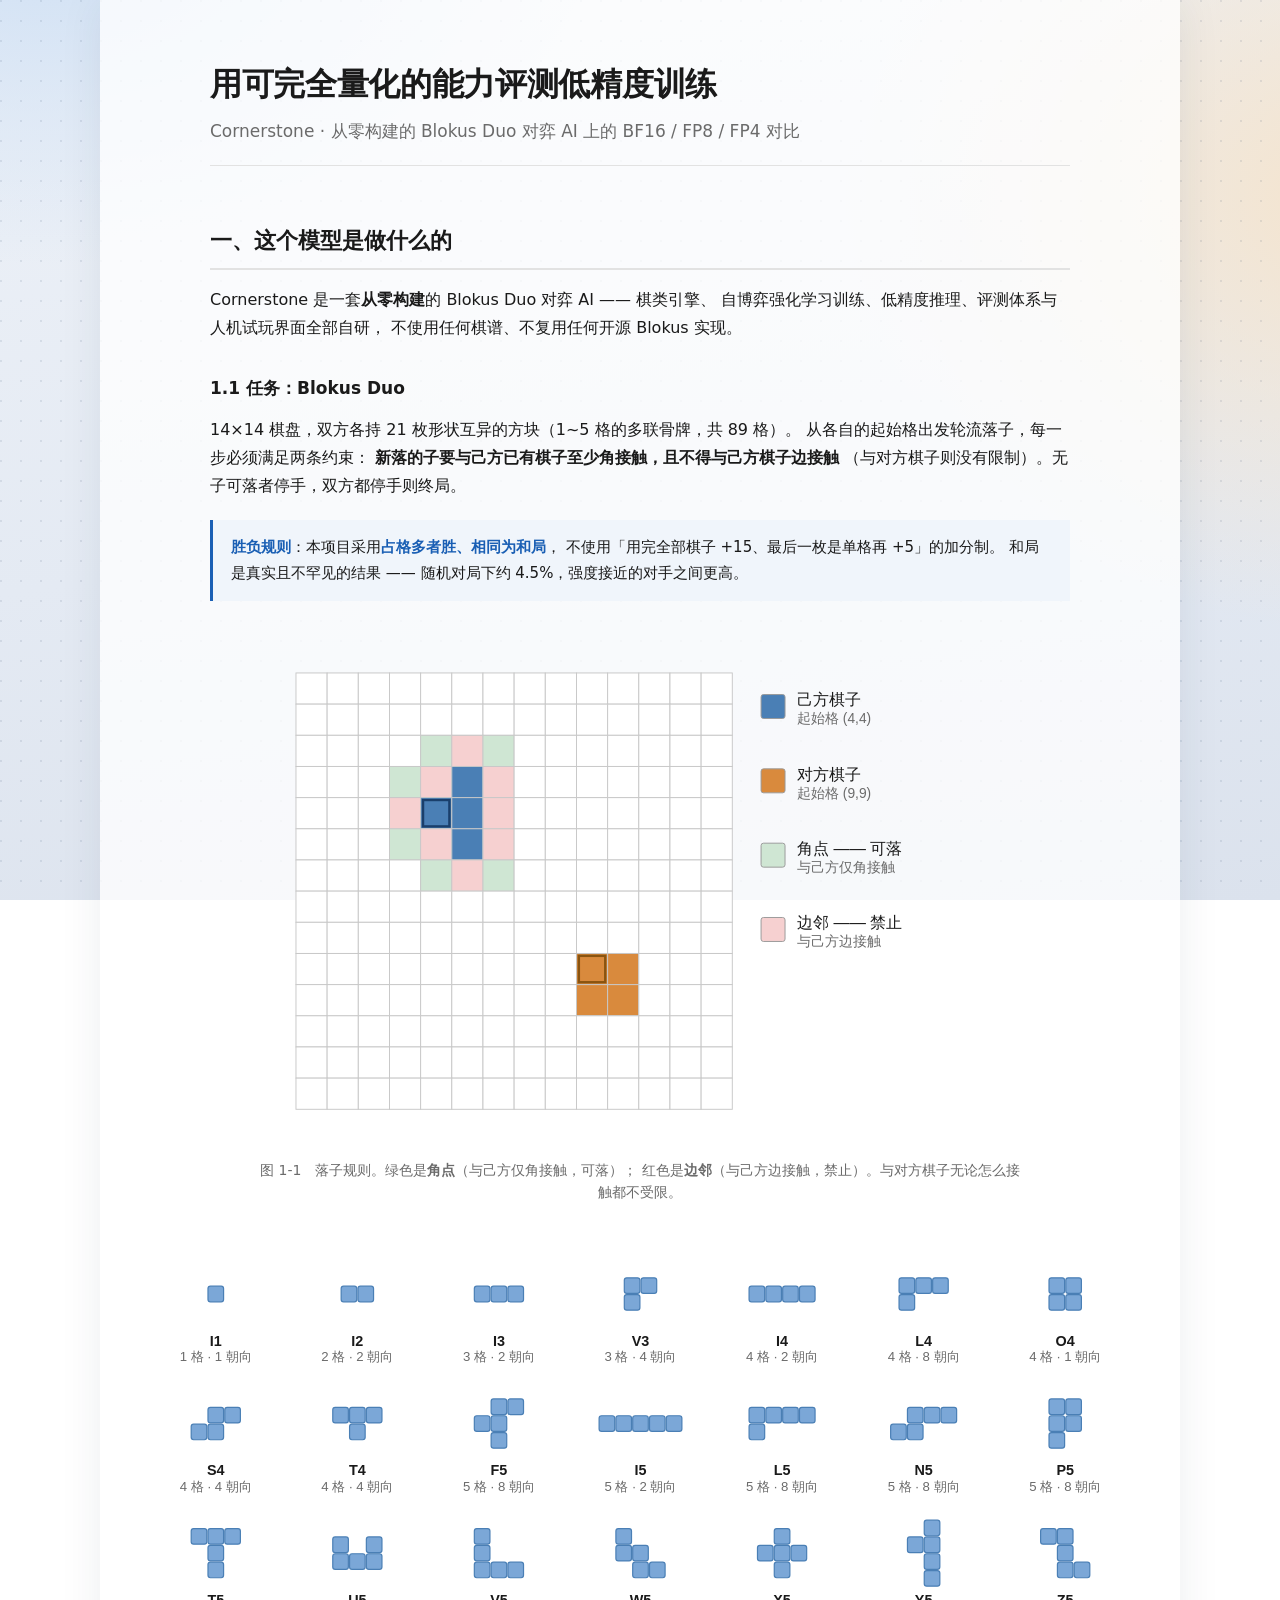
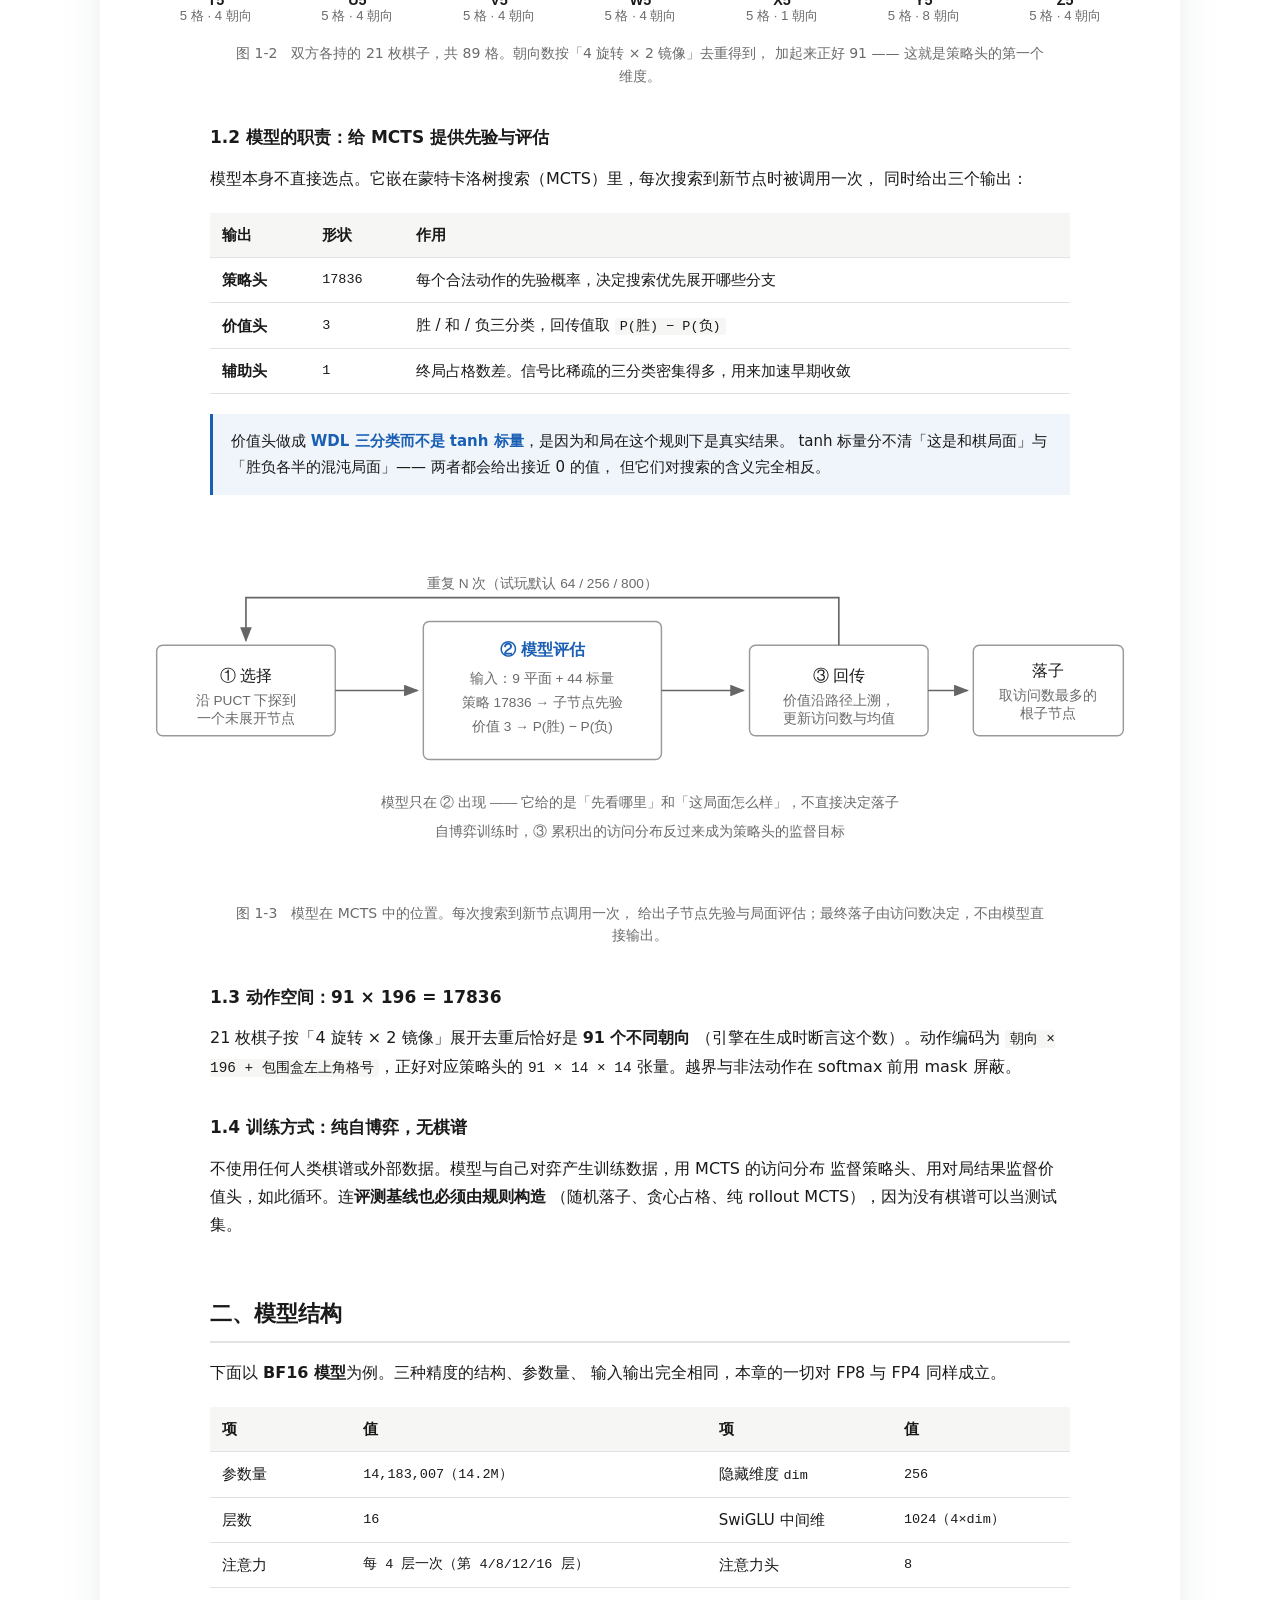
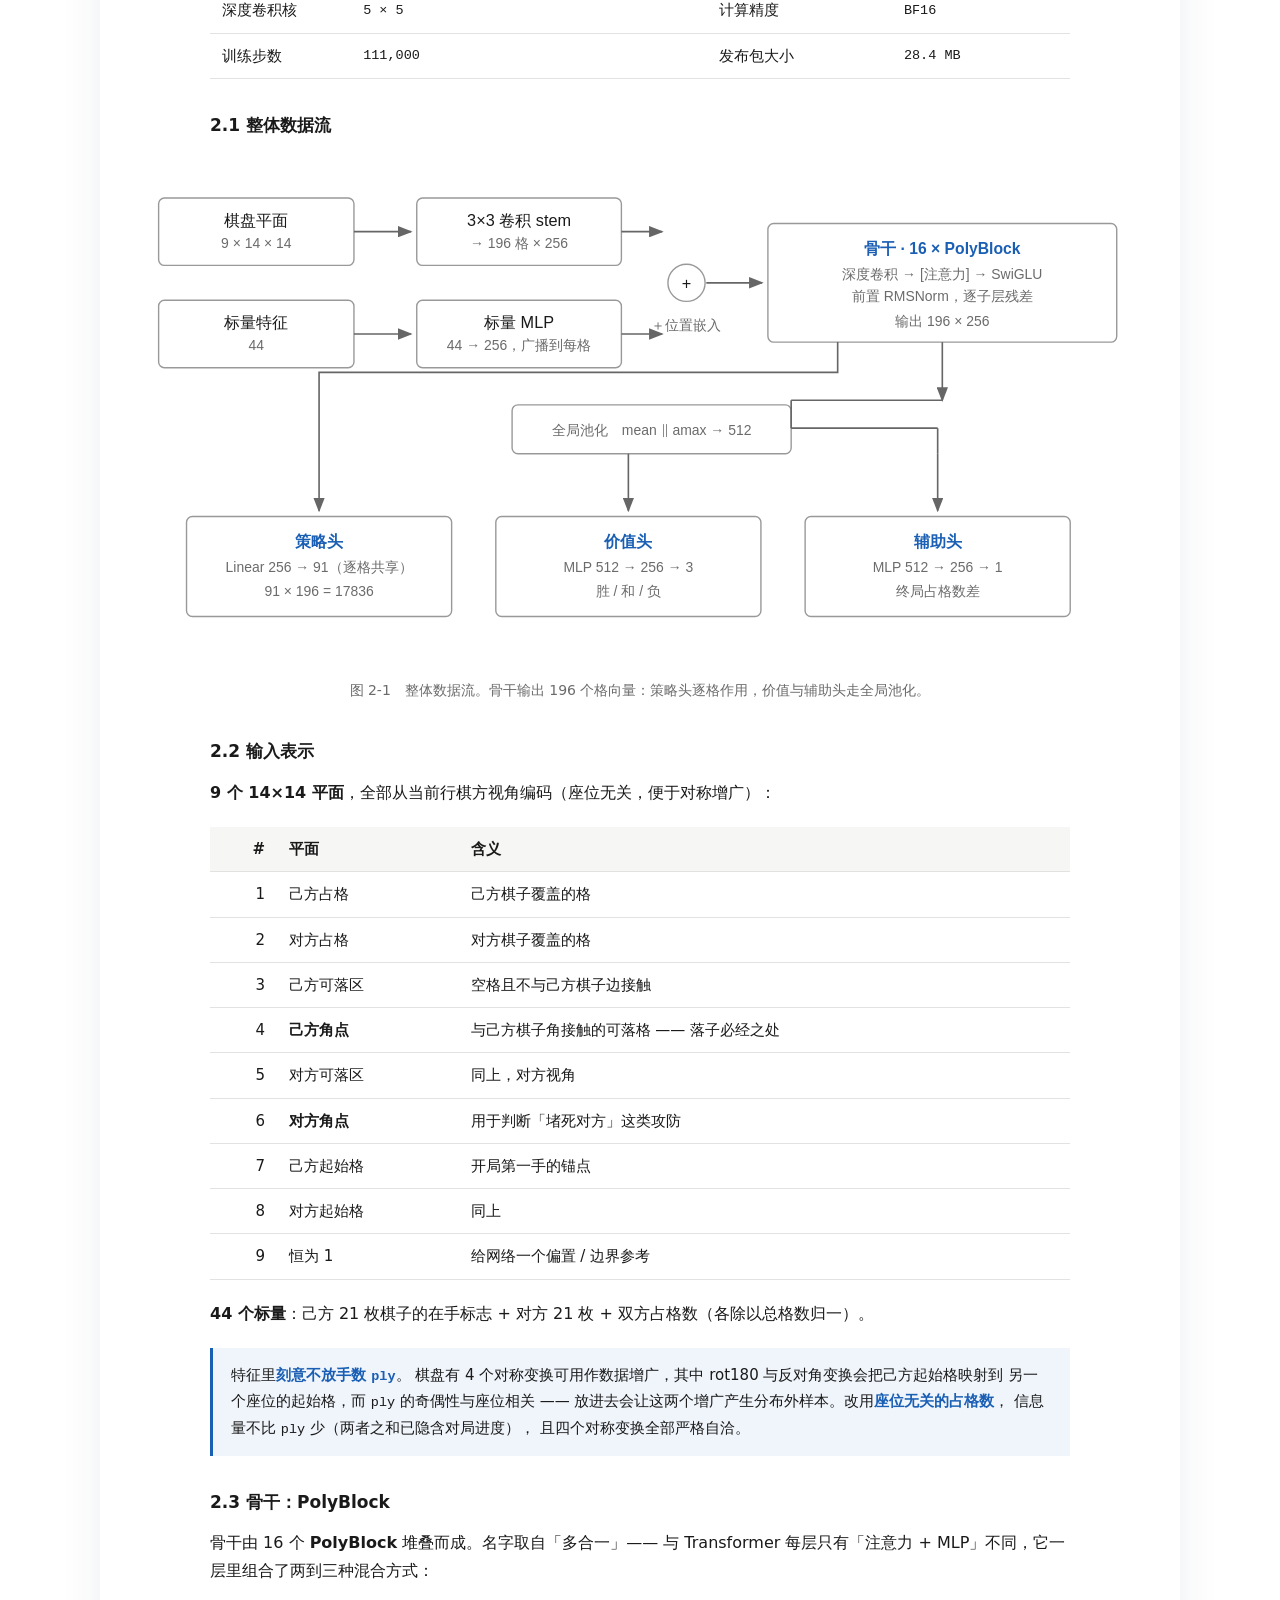
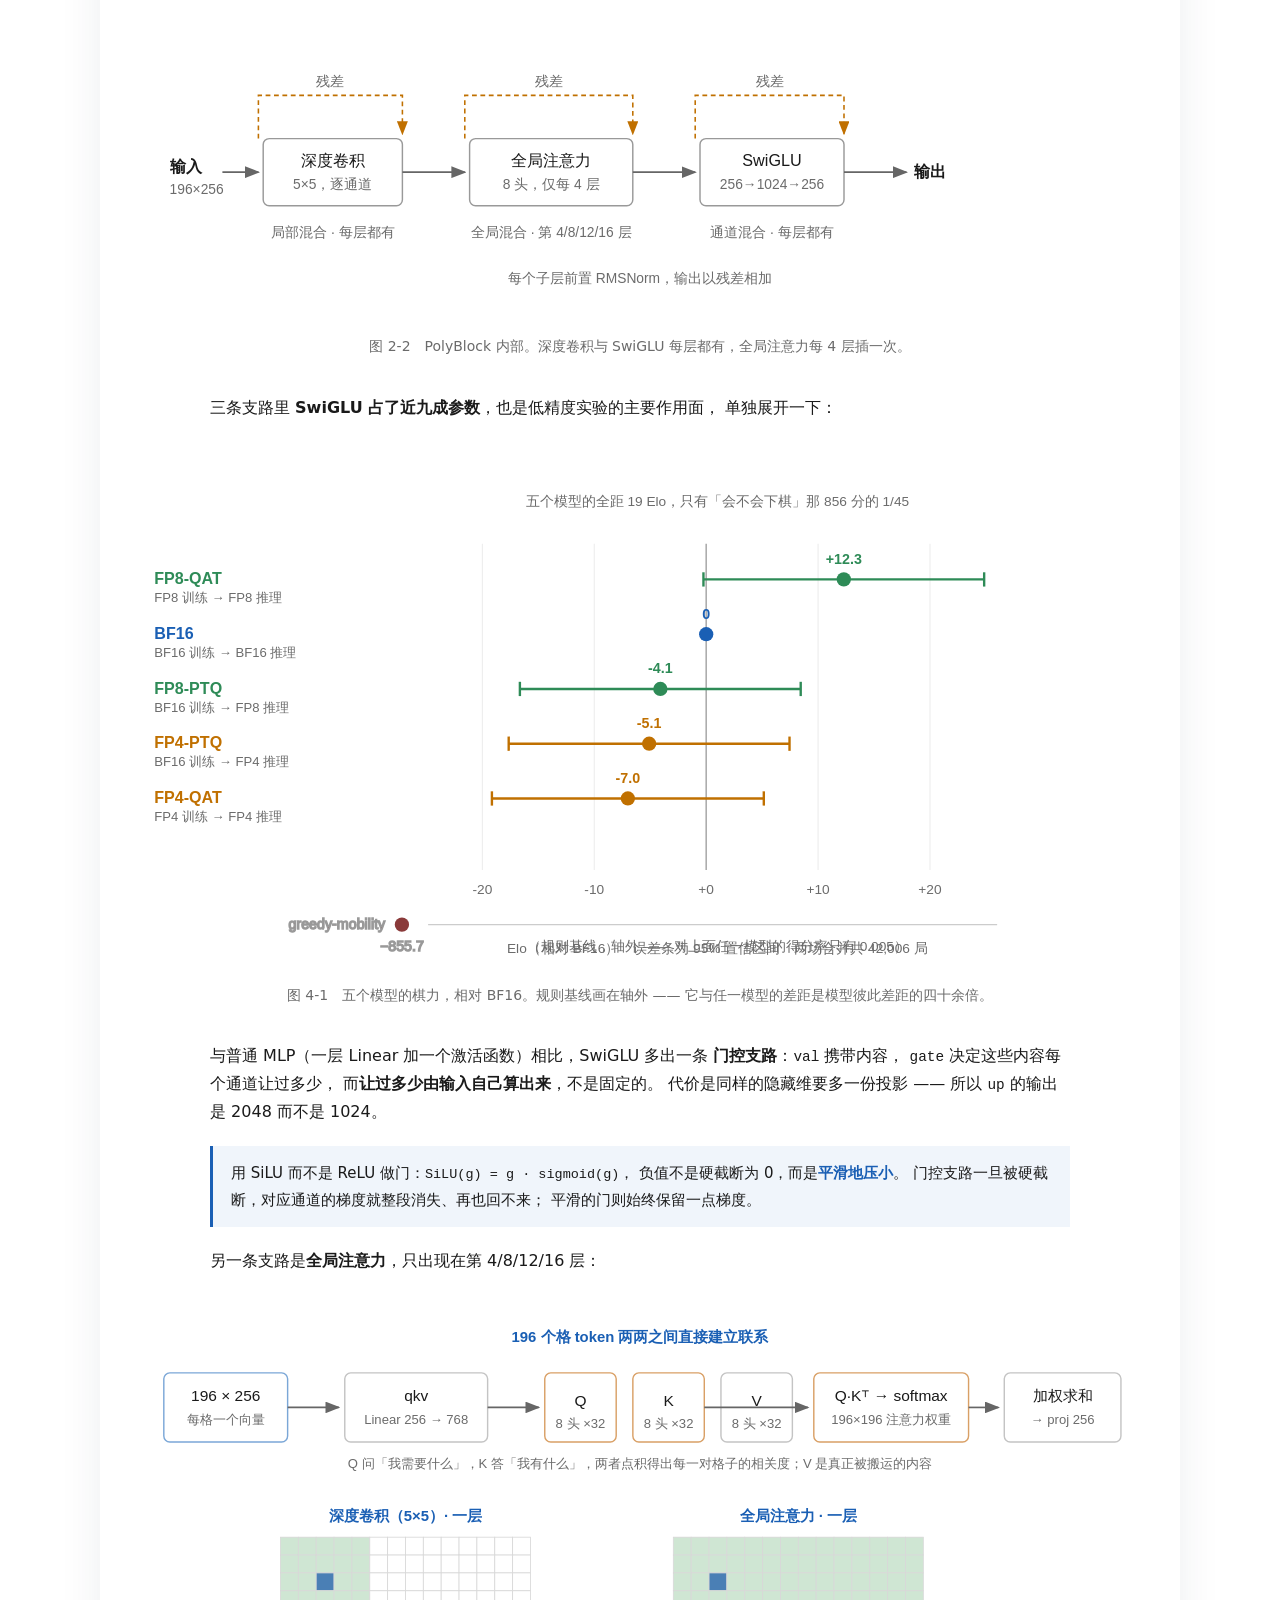
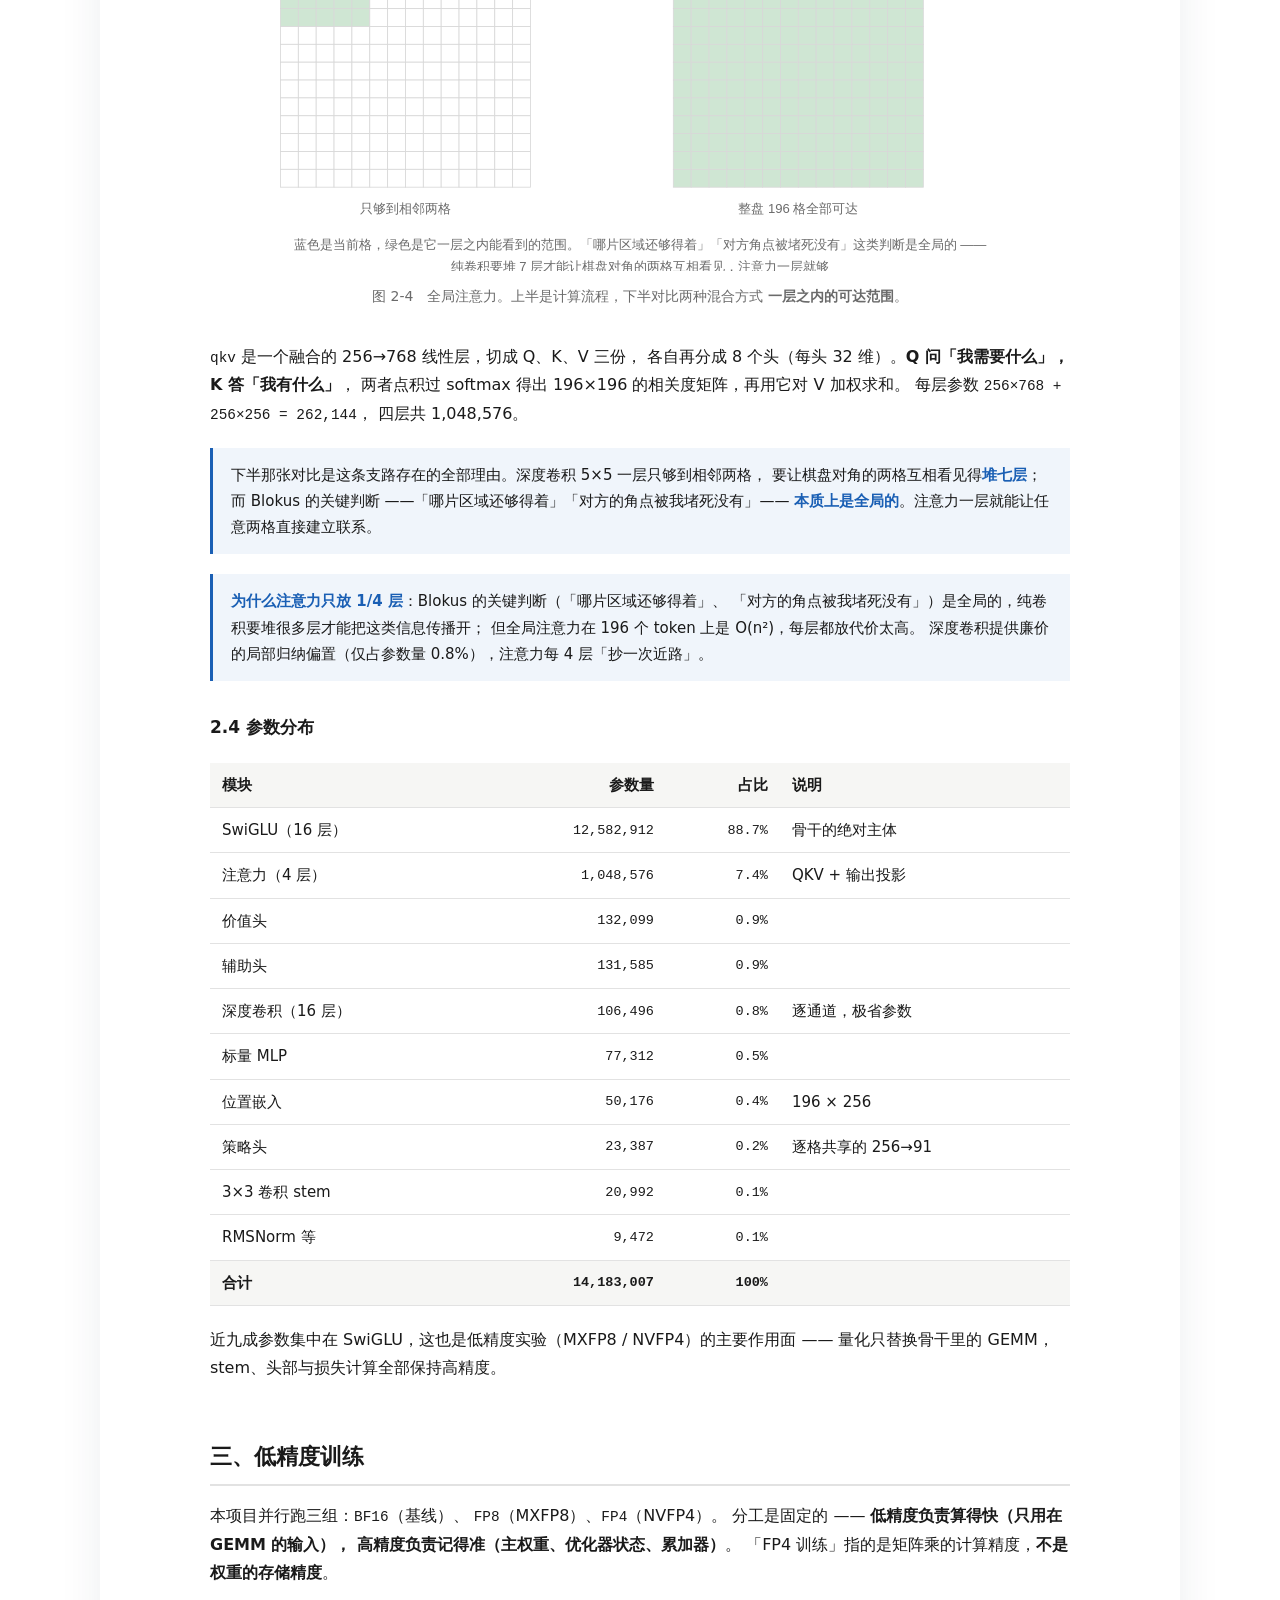
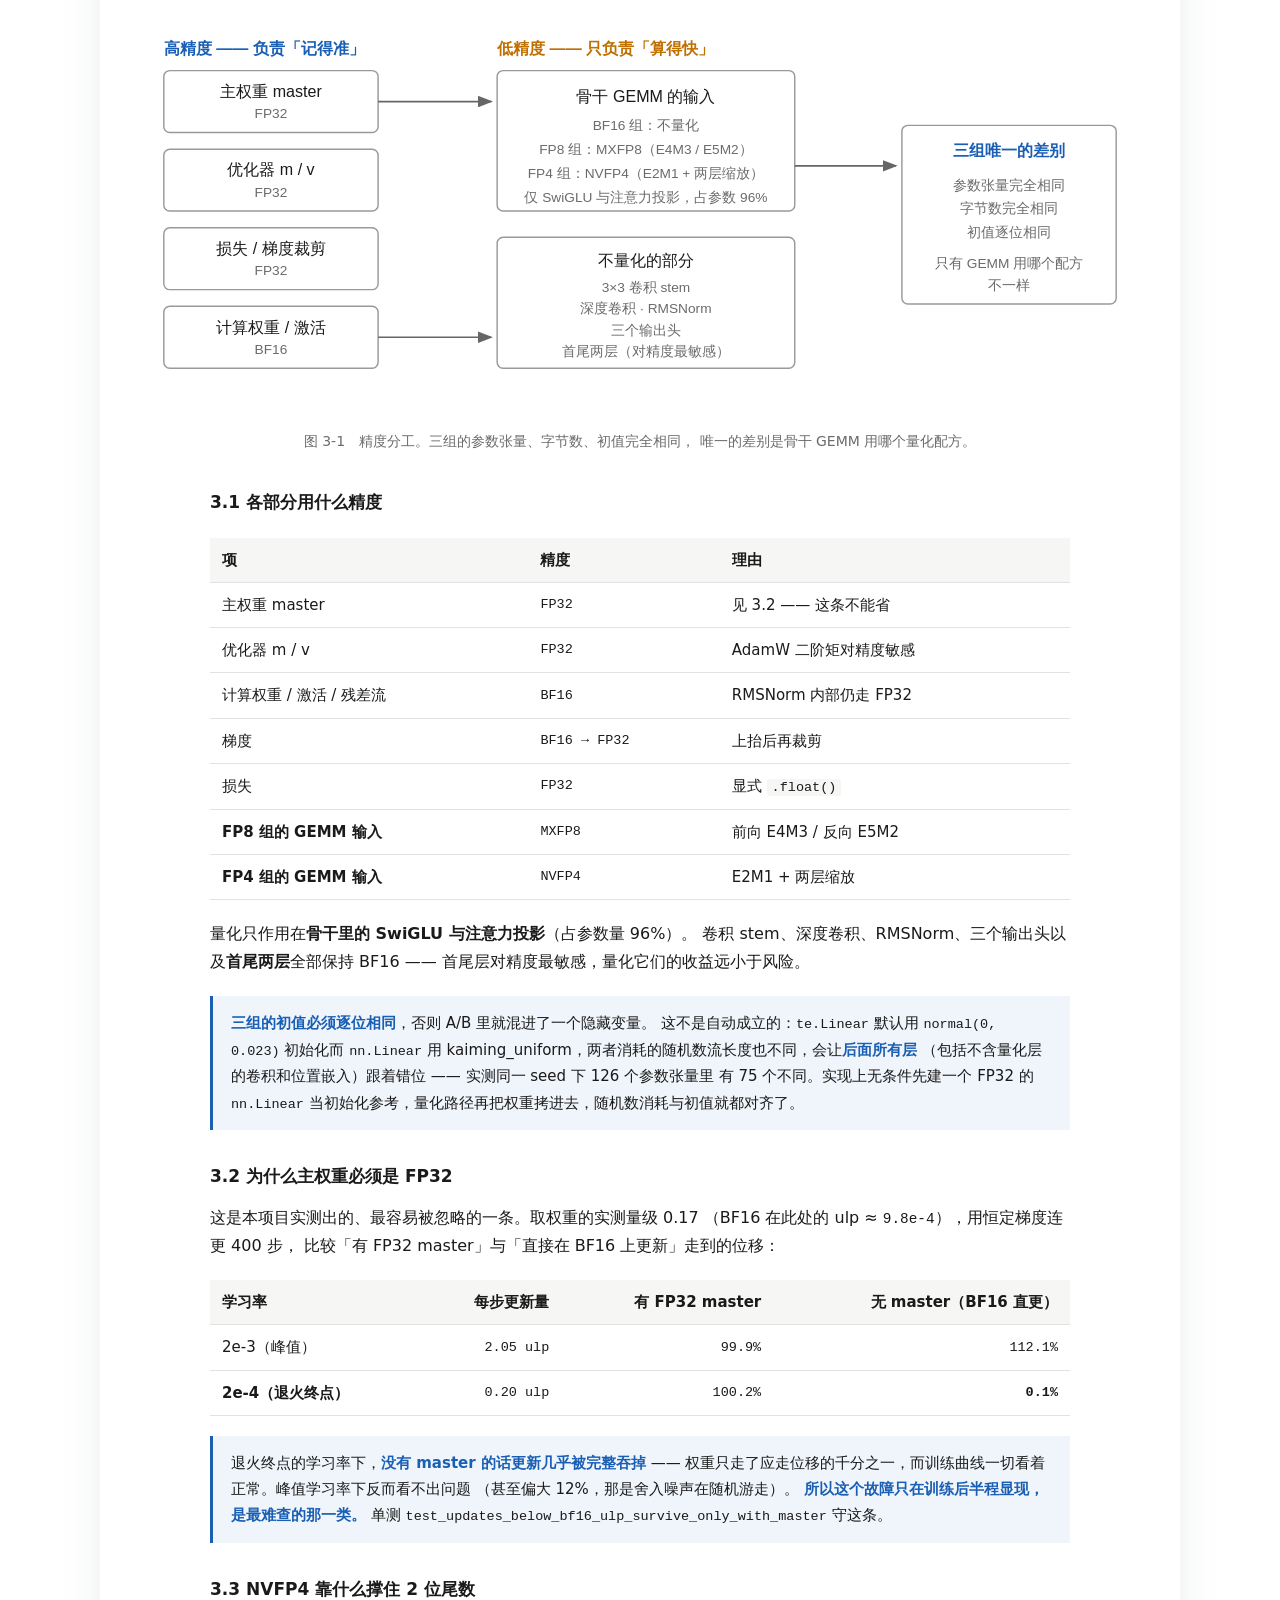
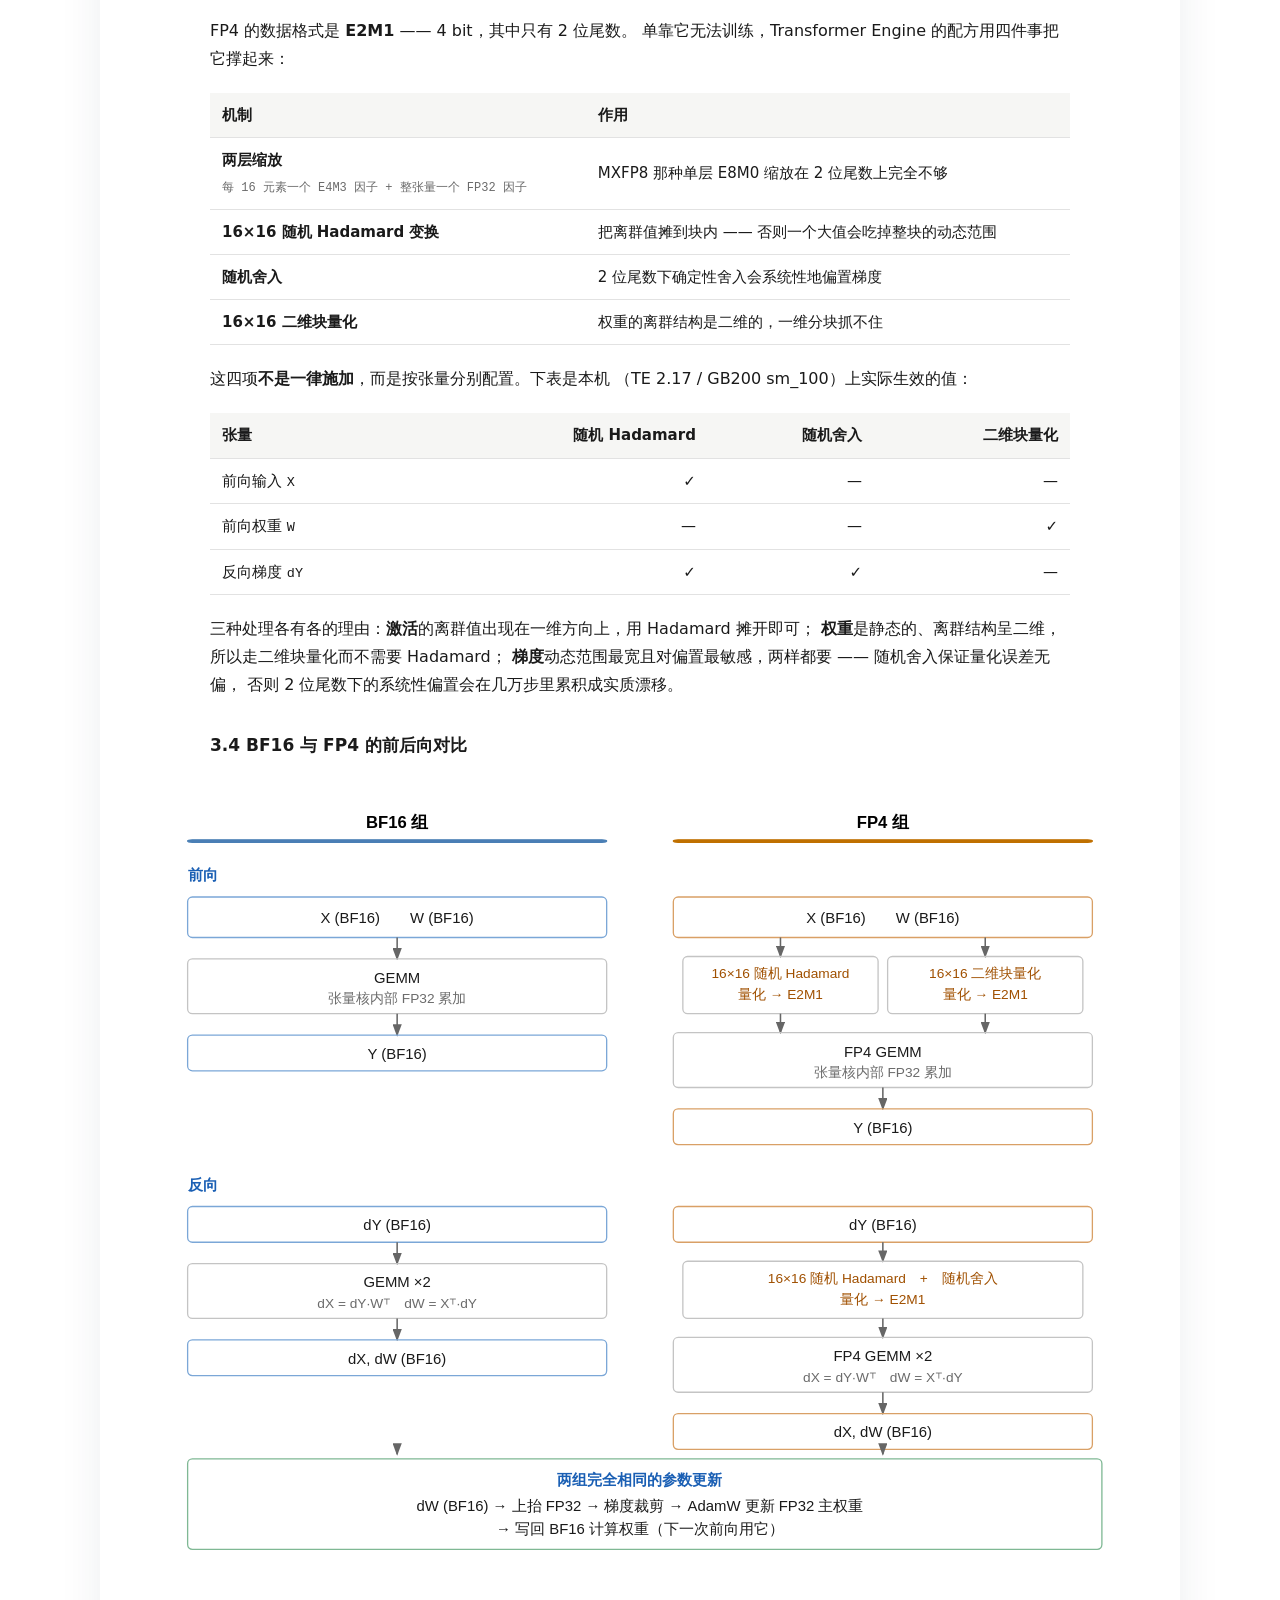
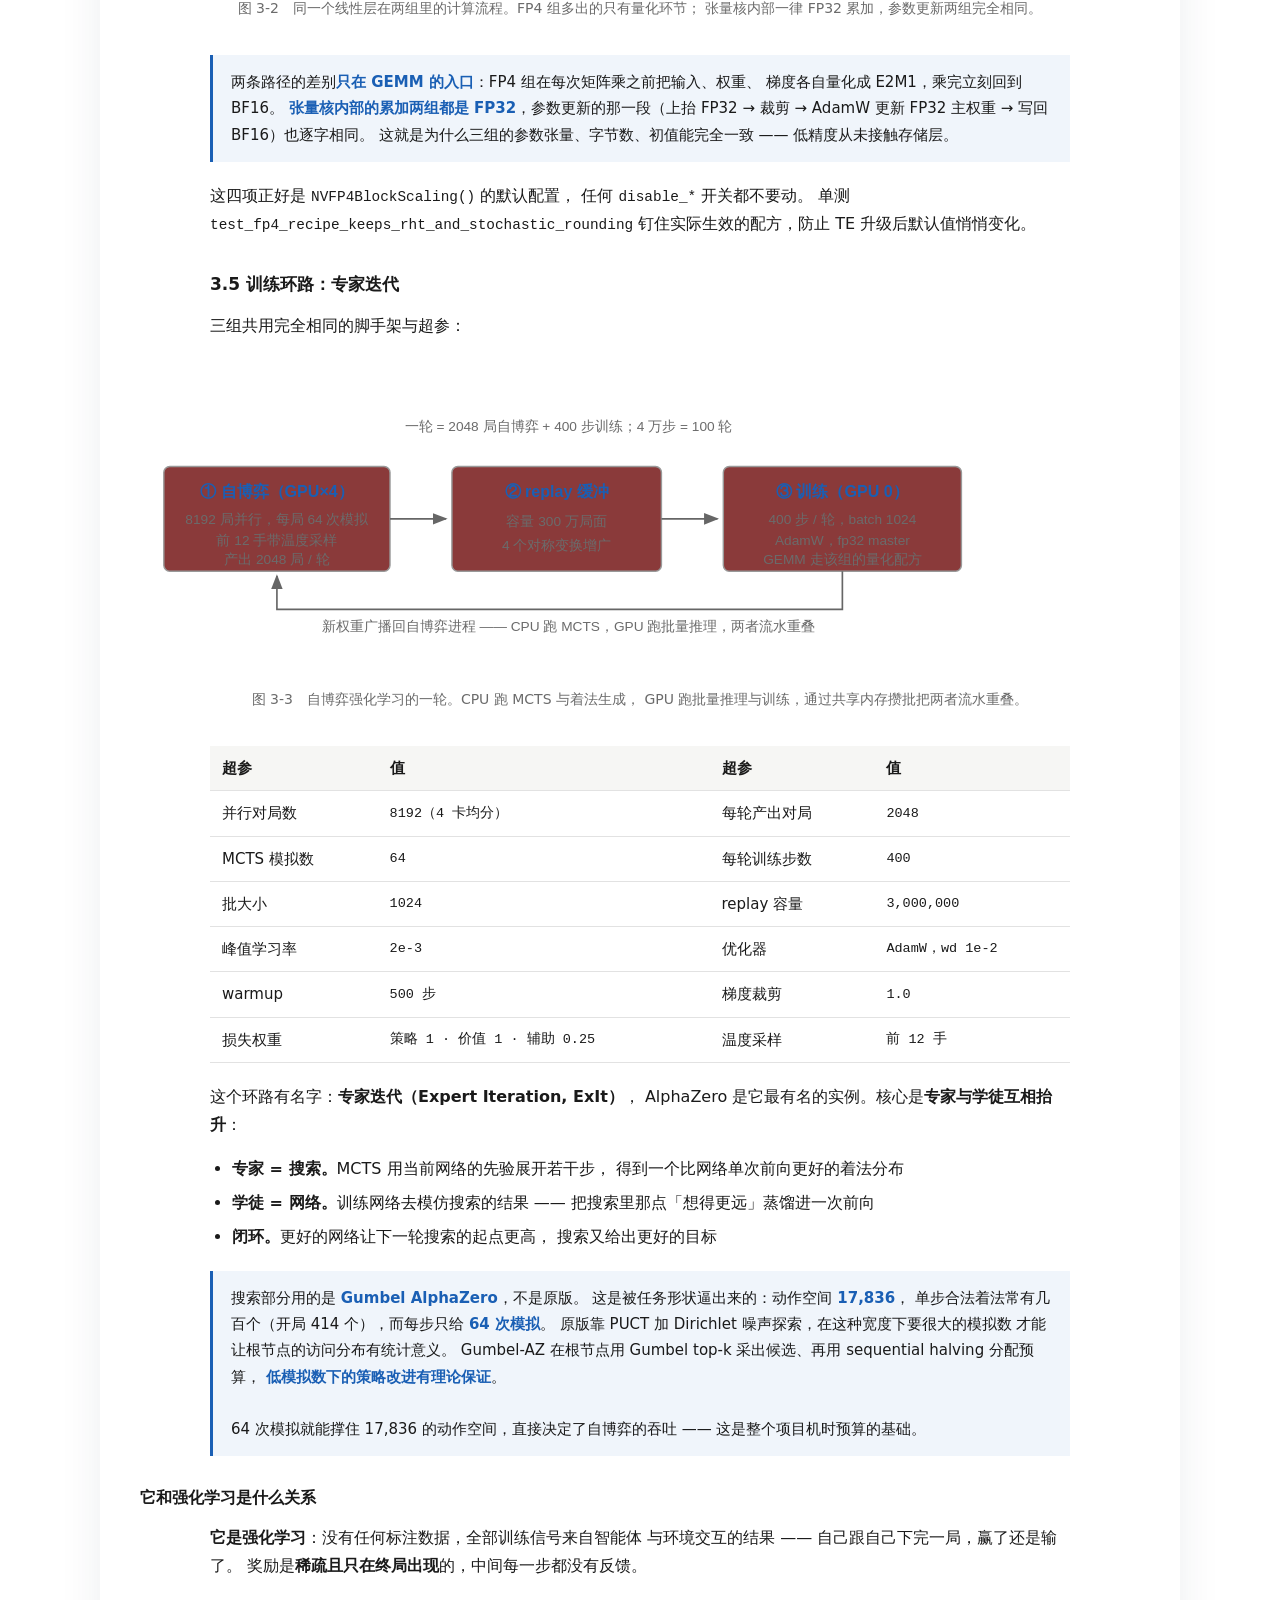
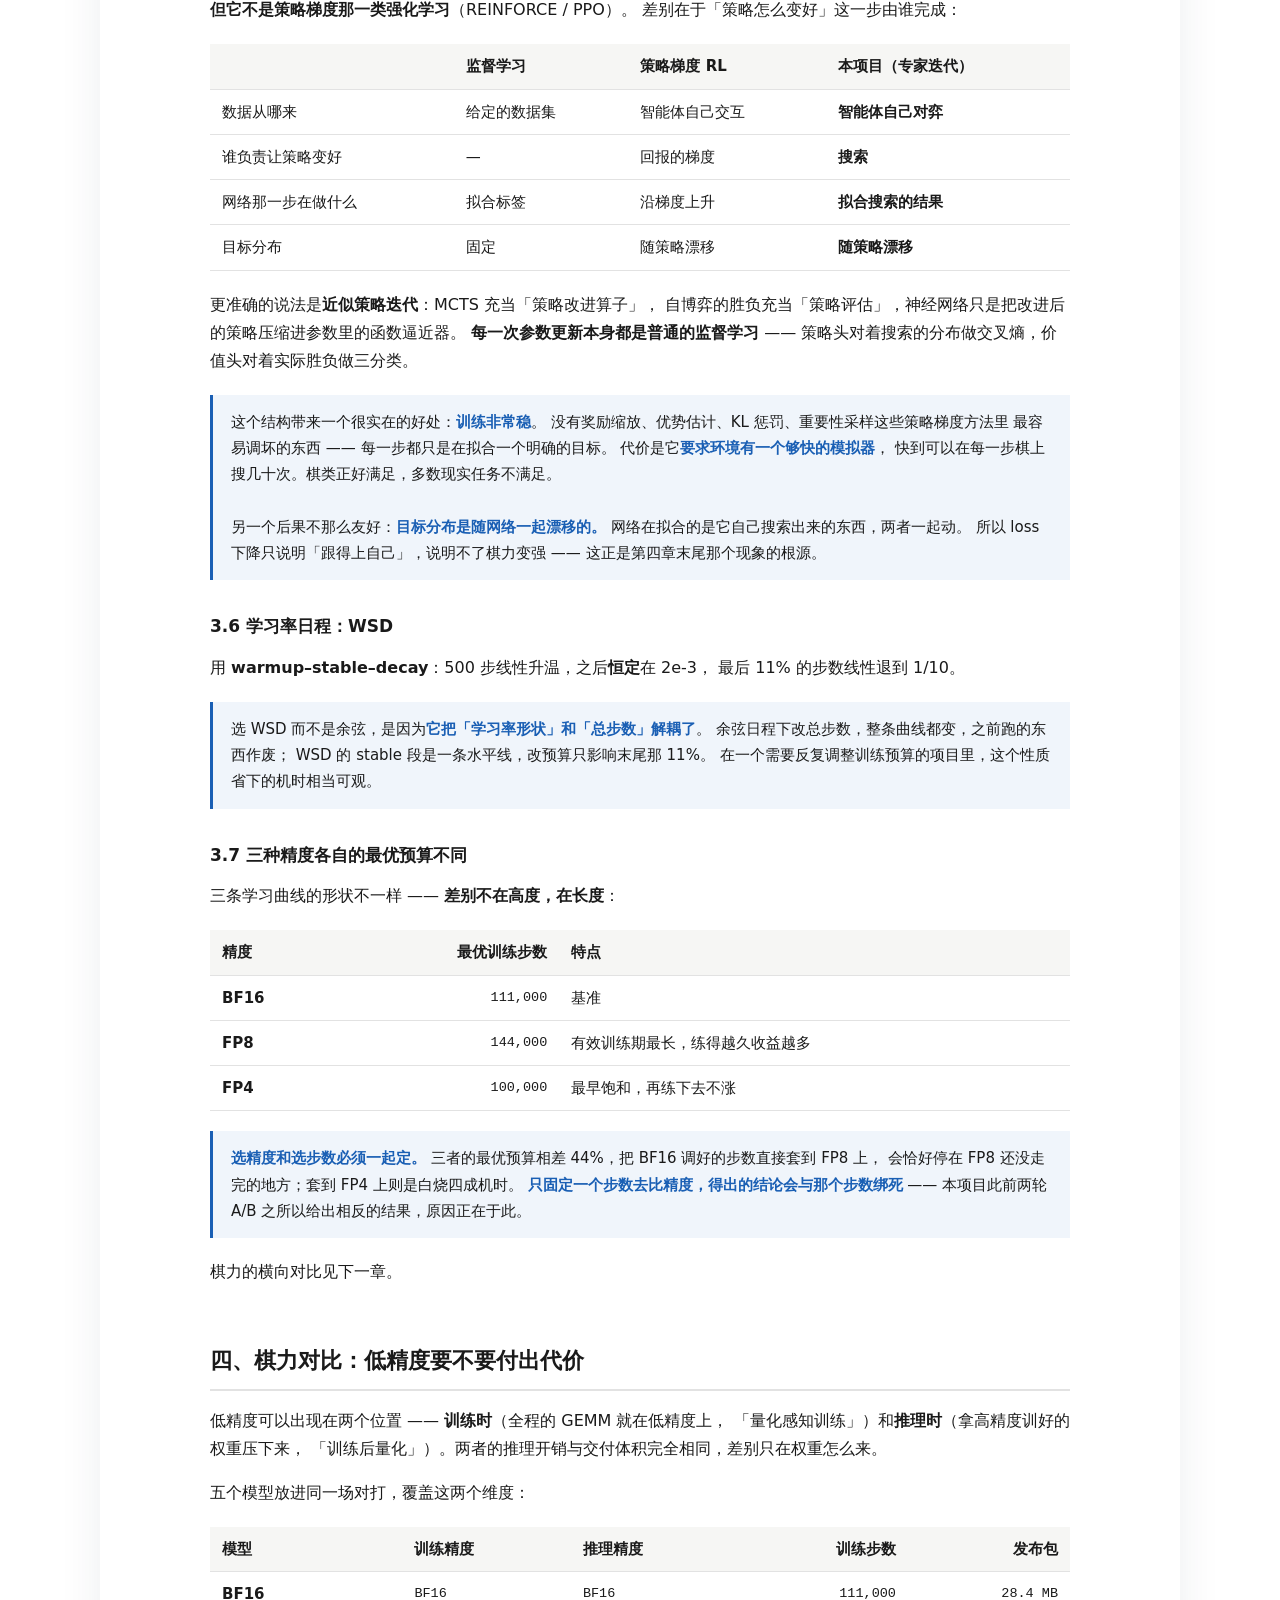
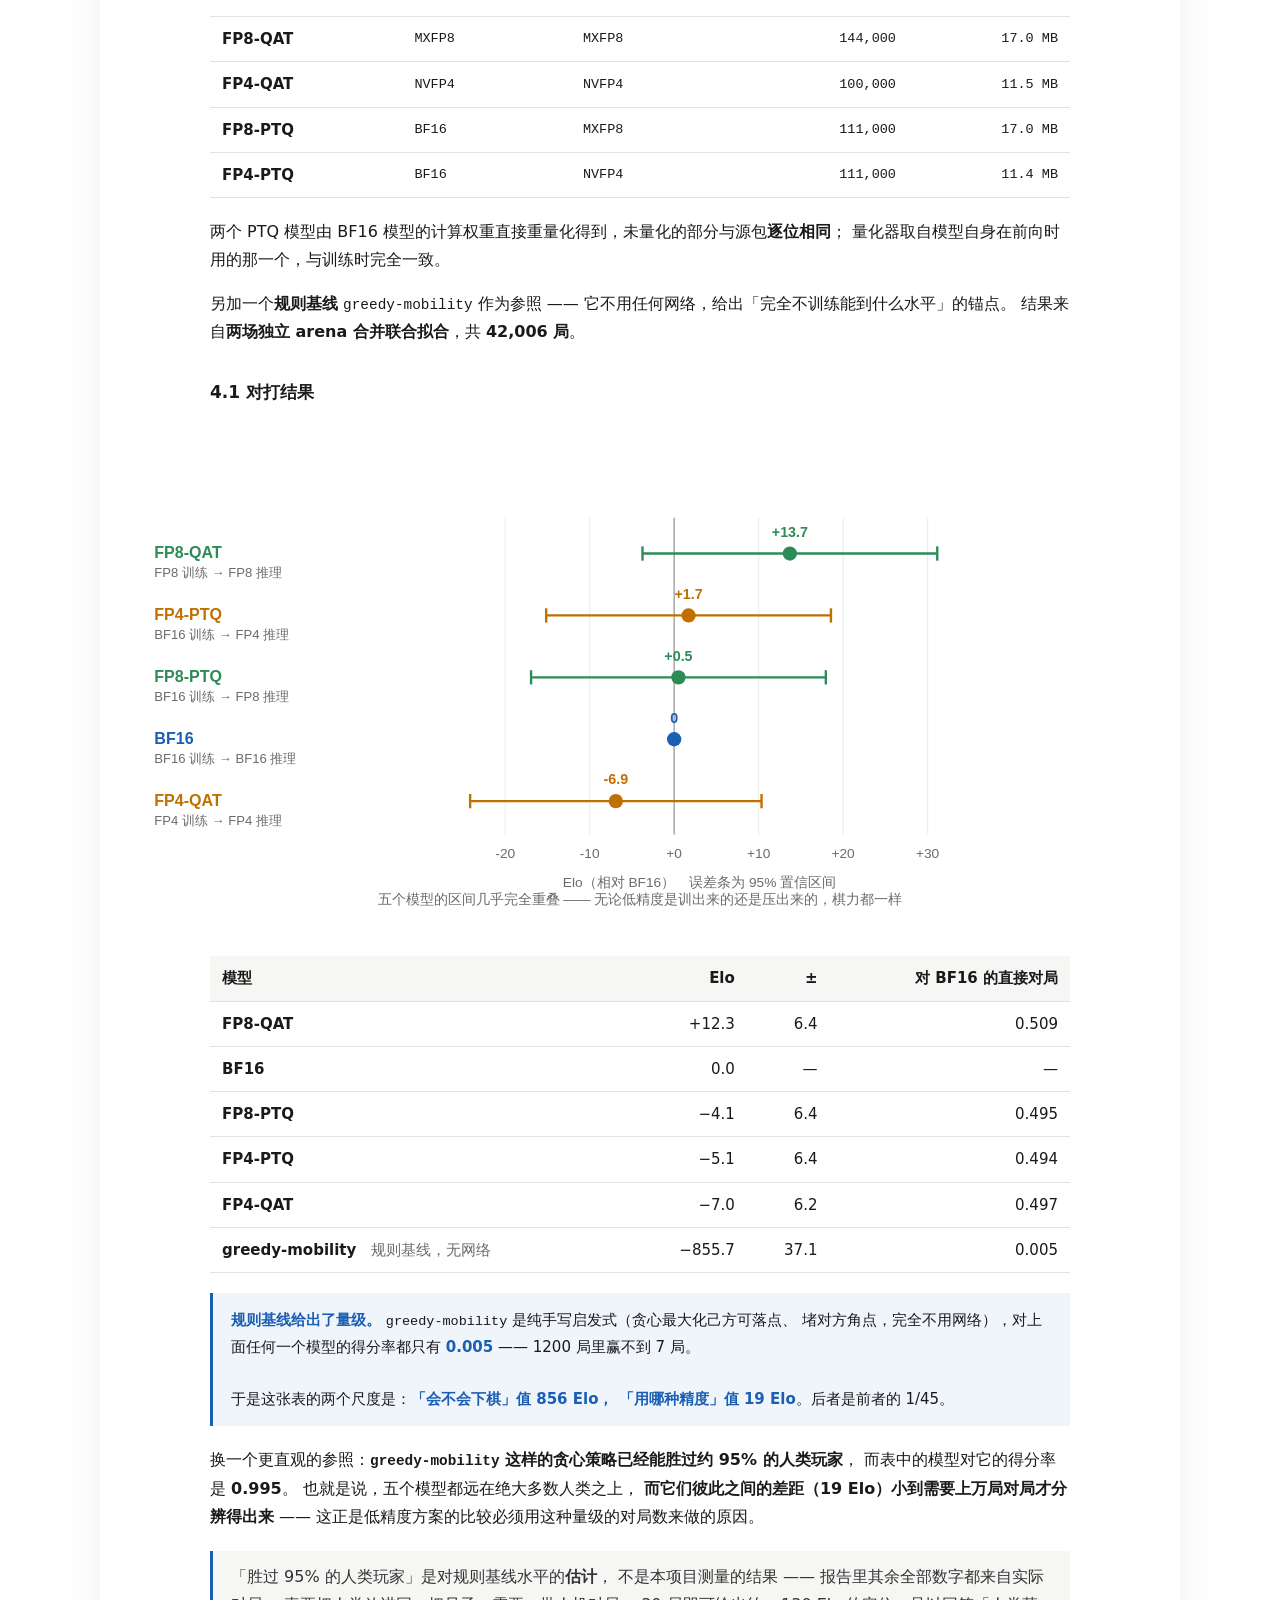
==== commit ef60ce66: "报告 4.1 补人类水平参照 正文：greedy-mobility 这样的贪心策略已能胜过约 95% 的人类玩家， 而表中模型对它的得分率是 0.995 —— 五个模型都远在绝大多数人类之上， 而彼此" ====
--- a/reports/index.html
+++ b/reports/index.html
@@ -1847,6 +1847,22 @@
   「用哪种精度」值 19 Elo</strong>。后者是前者的 1/45。
   </div>
 
+  <p>
+  换一个更直观的参照：<strong><span class="mono">greedy-mobility</span>
+  这样的贪心策略已经能胜过约 95% 的人类玩家</strong>，
+  而表中的模型对它的得分率是 <strong>0.995</strong>。
+  也就是说，五个模型都远在绝大多数人类之上，
+  <strong>而它们彼此之间的差距（19 Elo）小到需要上万局对局才分辨得出来</strong> ——
+  这正是低精度方案的比较必须用这种量级的对局数来做的原因。
+  </p>
+
+  <blockquote>
+  「胜过 95% 的人类玩家」是对规则基线水平的<strong>估计</strong>，
+  不是本项目测量的结果 —— 报告里其余全部数字都来自实际对局。
+  真要把人类放进同一把尺子，需要一批人机对局；
+  30 局即可给出约 ±130 Elo 的定位，足以回答「人类落在这 856 分跨度的哪一段」。
+  </blockquote>
+
   <div class="key">
   <strong>训练后量化几乎一分不损。</strong>
   把 BF16 训好的权重直接压成 FP8 或 FP4 去推理，对源模型的直接对局得分率是
